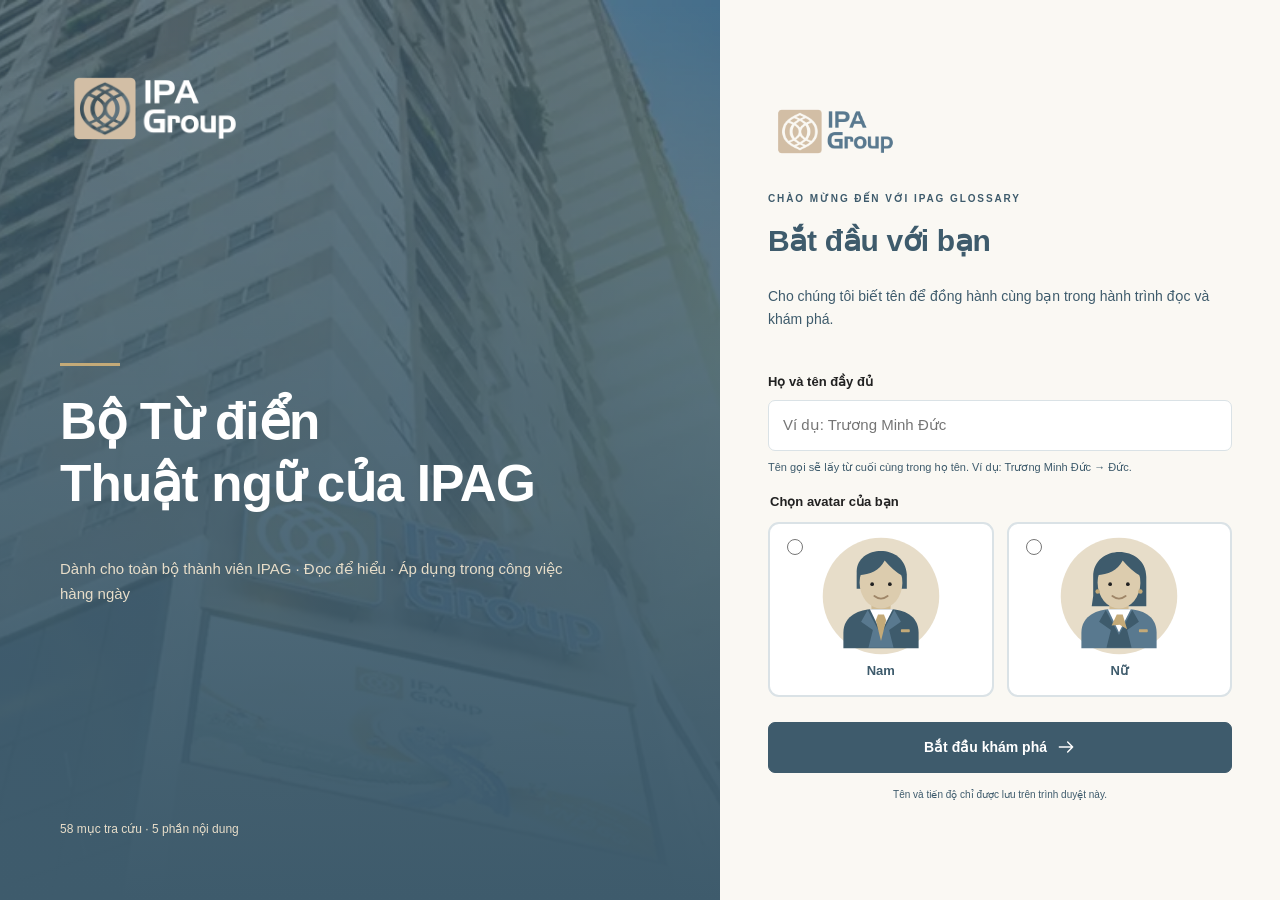
==== index.html @ c714995f "Add files via upload" ====
<!doctype html><html lang="vi"><head><meta charset="utf-8"><meta name="viewport" content="width=device-width,initial-scale=1"><meta name="theme-color" content="#3E5B6C"><meta name="description" content="Bộ từ điển thuật ngữ IPAG: tra cứu, ghi chú và tự ôn."><title>IPAG Glossary · Tra cứu & học tập</title><style>
:root{--blue:#59798F;--deep:#3E5B6C;--gold:#C4AA78;--earth:#9F8668;--sand:#D0BB93;--pale:#DCCCAE;--cream:#E7DDC9;--ink:#212121;--white:#FFFFFF;--body:'SVN Gotham',Arial,sans-serif;--heading:'UTM Hanzel','SVN Gotham',Arial,sans-serif;--line:color-mix(in srgb,var(--blue) 22%,white);--paper:color-mix(in srgb,var(--cream) 22%,white)}
*{box-sizing:border-box}html{scroll-behavior:smooth;scroll-padding-top:95px}body{margin:0;background:var(--paper);color:var(--ink);font:15px/1.65 var(--body)}button,input,select{font:inherit}button,a,input,select{-webkit-tap-highlight-color:transparent}button{cursor:pointer}button,a{touch-action:manipulation}button{color:inherit}a{color:var(--deep)}button:disabled{opacity:.45;cursor:default}button:focus-visible,a:focus-visible,input:focus-visible,select:focus-visible,summary:focus-visible{outline:3px solid var(--gold);outline-offset:4px}button{border:0}a{text-underline-offset:3px}h1,h2,h3,p{margin-top:0}h1,h2,h3{line-height:1.3}h1,h2{font-family:var(--heading);font-weight:700}h1{font-size:clamp(30px,3.1vw,46px);letter-spacing:-.8px}h2{font-size:26px;letter-spacing:-.3px}h3{font-size:18px}svg{width:20px;height:20px;fill:none;stroke:currentColor;stroke-width:1.7;stroke-linecap:round;stroke-linejoin:round;flex-shrink:0}button svg{vertical-align:middle}.skip{position:fixed;top:-100px;left:20px;z-index:99;background:white;padding:12px}.skip:focus{top:8px}.layout{display:grid;grid-template-columns:244px minmax(0,1fr);min-height:100vh}.sidebar{position:sticky;top:0;height:100vh;background:var(--deep);color:white;padding:32px 20px 22px;display:flex;flex-direction:column}.identity{padding:0 12px 26px;border-bottom:1px solid #59798F}.identity .word{font-family:var(--heading);letter-spacing:2px;font-size:22px;display:block}.identity .sub{font-size:11px;color:var(--cream);letter-spacing:1.1px}.nav{display:grid;gap:6px;margin:27px 0}.nav button{display:flex;align-items:center;gap:12px;text-align:left;padding:12px 14px;border-radius:8px;background:transparent;color:var(--cream);font-size:14px}.nav button:hover{background:var(--blue)}.nav button[aria-current=page]{background:white;color:var(--deep);font-weight:bold}.nav .badge{margin-left:auto;font-size:11px;min-width:23px;line-height:23px;text-align:center;border:1px solid var(--blue);border-radius:20px}.side-label{font-size:10px;text-transform:uppercase;letter-spacing:1.7px;color:var(--pale);margin:3px 14px 12px}.section-nav{display:grid;gap:2px}.section-nav button{background:transparent;color:white;text-align:left;padding:9px 14px;display:flex;gap:12px;align-items:center;border-radius:6px}.section-nav button:hover{background:var(--blue)}.roman{font-size:10px;color:var(--cream);min-width:16px}.section-nav .count{margin-left:auto;color:var(--cream);font-size:11px}.side-bottom{margin-top:auto;padding:22px 12px 0;font-size:11px;color:var(--cream)}.side-bottom button{color:var(--cream);background:transparent;padding:0;margin-top:10px;text-decoration:underline;font-size:11px}.side-bottom .bar{height:3px;background:var(--blue);margin:10px 0 6px;border-radius:4px}.bar span{display:block;height:100%;background:var(--gold);border-radius:4px;transition:width .2s}.shell{min-width:0}.topbar{min-height:76px;padding:15px 38px;display:flex;align-items:center;justify-content:space-between;gap:20px;border-bottom:1px solid var(--line);background:white;position:sticky;top:0;z-index:10}.breadcrumb{font-size:13px;color:var(--deep);display:flex;align-items:center;gap:10px}.breadcrumb span:first-child{color:var(--blue)}.tools{display:flex;align-items:center;gap:10px}.icon-btn{height:38px;min-width:38px;padding:8px;display:inline-flex;align-items:center;justify-content:center;border:1px solid var(--line);border-radius:8px;background:white;color:var(--deep)}.icon-btn:hover{background:var(--paper)}.small{font-size:12px;color:var(--deep)}.mobile-toggle{display:none}.version{font-size:11px;color:var(--deep);padding:5px 10px;border:1px solid var(--line);border-radius:20px}.main{max-width:1460px;margin:auto;padding:34px 38px 45px}.eyebrow{font-size:10px;font-weight:bold;letter-spacing:1.9px;text-transform:uppercase;color:var(--deep);display:block;margin-bottom:14px}.hero{display:grid;grid-template-columns:minmax(0,1fr) 220px;background:var(--deep);color:white;border-radius:14px;overflow:hidden;margin-bottom:28px}.hero-copy{padding:35px 36px}.hero .eyebrow{color:var(--cream)}.hero h1{max-width:660px;margin-bottom:16px}.hero p{color:var(--cream);max-width:630px;font-size:14px;line-height:1.8;margin-bottom:24px}.hero-stats{border-left:1px solid var(--blue);margin:30px 0;padding:8px 28px;display:flex;flex-direction:column;justify-content:center;gap:15px}.stat{display:flex;align-items:baseline;gap:14px}.stat strong{font-size:32px;color:var(--gold);font-weight:400}.stat span{font-size:12px;color:var(--cream)}.btn{display:inline-flex;justify-content:center;align-items:center;gap:9px;border:1px solid var(--deep);border-radius:7px;background:var(--deep);color:white;padding:10px 17px;font-size:13px;font-weight:bold;text-decoration:none;min-height:43px}.btn:hover{background:var(--blue);border-color:var(--blue)}.btn.gold{background:var(--gold);border-color:var(--gold);color:var(--ink)}.btn.ghost{color:var(--deep);background:white;border-color:var(--line)}.btn.ghost:hover{background:var(--paper)}.btn.light{color:white;background:transparent;border-color:var(--blue)}.actions{display:flex;flex-wrap:wrap;gap:10px}.searchbox{display:flex;align-items:center;gap:12px;border:1px solid var(--line);border-radius:9px;background:white;padding:8px 12px;color:var(--deep)}.searchbox:focus-within{border-color:var(--blue);box-shadow:0 0 0 3px color-mix(in srgb,var(--blue) 15%,white)}.searchbox input{width:100%;border:0;outline:0;background:transparent;color:var(--ink);padding:5px 0;min-width:0;font-size:14px}.searchbox kbd{font:12px var(--body);padding:0 6px;border:1px solid var(--line);border-radius:4px}.searchbox .icon-btn{border:0;height:30px;min-width:30px}.home-search{margin-bottom:30px}.section-head{display:flex;align-items:center;justify-content:space-between;gap:15px;margin-bottom:16px}.section-head h2{font-size:21px;margin:0}.section-head p{font-size:12px;margin:0;color:var(--deep)}.cards{display:grid;grid-template-columns:repeat(3,minmax(0,1fr));gap:15px}.section-card{background:white;border:1px solid var(--line);padding:23px;text-align:left;border-radius:10px;display:flex;flex-direction:column;min-height:218px;transition:transform .18s,border-color .18s}.section-card:hover{transform:translateY(-3px);border-color:var(--blue)}.section-card .card-top{display:flex;align-items:center;justify-content:space-between;margin-bottom:20px;color:var(--deep);font-size:11px}.card-num{font:24px var(--heading);color:var(--earth)}.section-card h3{font-family:var(--heading);font-size:24px;color:var(--deep);margin-bottom:8px}.section-card p{font-size:13px;margin-bottom:19px}.section-card .arrow{color:var(--deep);margin-top:auto;align-self:flex-end}.section-card:last-child{grid-column:span 1}.intro-tile{background:var(--cream);padding:23px;border-radius:10px;display:flex;flex-direction:column;justify-content:space-between}.intro-tile p{font-size:14px;color:var(--ink)}.intro-tile .btn{align-self:flex-start}.resume{margin:24px 0 0;background:white;border:1px solid var(--line);padding:18px 22px;border-radius:9px;display:flex;align-items:center;justify-content:space-between;gap:20px}.resume p{font-size:12px;color:var(--deep);margin:0}.resume strong{display:block;font-size:14px;color:var(--ink);margin-top:3px}.page-title{display:flex;justify-content:space-between;align-items:flex-start;gap:20px;margin-bottom:24px}.page-title h1{font-size:32px;margin:0 0 7px}.page-title p{font-size:13px;margin:0;color:var(--deep)}.filters{display:flex;gap:7px;flex-wrap:wrap;margin:16px 0}.chip{font-size:12px;border-radius:6px;border:1px solid var(--line);background:white;color:var(--deep);padding:7px 12px;min-height:35px}.chip[aria-pressed=true]{background:var(--deep);border-color:var(--deep);color:white}.chip .num{opacity:.8;margin-left:6px;font-size:10px}.result-tools{display:flex;justify-content:space-between;align-items:center;gap:12px;padding:0 0 16px;color:var(--deep);font-size:12px}.result-tools select,.select{border:1px solid var(--line);background:white;color:var(--deep);border-radius:6px;font-size:12px;padding:8px;max-width:100%}.explorer{display:grid;grid-template-columns:minmax(245px,34%) minmax(0,1fr);gap:22px;align-items:start}.term-list{display:grid;gap:6px;max-height:calc(100vh - 330px);min-height:320px;overflow:auto;padding-right:5px;scrollbar-width:thin;scrollbar-color:var(--blue) transparent}.term-row{display:block;position:relative;padding:16px 17px;text-align:left;border:1px solid var(--line);border-radius:8px;background:white;width:100%}.term-row:hover{border-color:var(--blue)}.term-row[aria-current=true]{background:var(--deep);border-color:var(--deep);color:white}.term-row .term-key{font-weight:bold;font-size:16px;display:block;line-height:1.35;padding-right:23px}.term-row .term-sub{font-size:11px;display:block;margin-top:5px;opacity:.85;line-height:1.5}.term-row .term-meta{display:flex;gap:10px;align-items:center;font-size:10px;margin-top:8px;color:var(--deep)}.term-row[aria-current=true] .term-meta{color:var(--cream)}.term-row .flag{position:absolute;right:13px;top:17px;color:var(--earth)}.term-row[aria-current=true] .flag{color:var(--gold)}.detail{background:white;border:1px solid var(--line);border-radius:11px;overflow:hidden;min-width:0;position:sticky;top:100px}.detail-top{padding:24px 29px 20px;border-bottom:1px solid var(--line)}.detail-meta{display:flex;justify-content:space-between;align-items:center;margin-bottom:13px;gap:10px}.part-label{font-size:10px;letter-spacing:1.4px;font-weight:bold;color:var(--deep);text-transform:uppercase}.detail h2{font-family:var(--heading);font-size:25px;overflow-wrap:anywhere;margin-bottom:10px}.detail-index{font-size:11px;color:var(--deep)}.detail-body{padding:26px 29px;font-size:15px;line-height:1.9;overflow-wrap:break-word;max-height:calc(100vh - 390px);min-height:155px;overflow:auto}.source-p{white-space:pre-wrap;margin:0 0 15px}.source-p:last-child{margin-bottom:0}.detail-body .source-p.question{border-left:3px solid var(--gold);padding:9px 14px;background:var(--paper);font-size:14px}.source-p strong{font-weight:700}.detail-footer{border-top:1px solid var(--line);padding:16px 24px;display:flex;align-items:center;justify-content:space-between;gap:10px;flex-wrap:wrap}.detail-footer .btn{padding:8px 12px;font-size:11px;min-height:37px}.detail-related{padding:0 29px 24px;font-size:11px;color:var(--deep)}.detail-related .chip{font-size:11px;min-height:30px;padding:3px 8px;margin:5px 4px 0 0}.empty{padding:42px 25px;border:1px dashed var(--blue);border-radius:10px;text-align:center;background:white;grid-column:1/-1}.empty h2{font-size:23px}.empty p{font-size:13px;color:var(--deep)}mark{background:var(--cream);color:var(--ink);padding:0 1px;border-radius:2px}.reading-layout{display:grid;grid-template-columns:minmax(0,760px) 175px;gap:35px;justify-content:center}.reading-paper{padding:35px;background:white;border:1px solid var(--line);border-radius:11px}.reading-paper h2{color:var(--deep);margin-top:34px;font-size:25px}.reading-paper h3{color:var(--deep);margin-top:25px}.reading-paper .source-p{line-height:1.9;font-size:15px}.reading-paper .doc-head{font-size:32px;color:var(--deep);margin-top:0}.reading-paper table{width:100%;border-collapse:collapse;font-size:12px;margin:24px 0}.reading-paper th,.reading-paper td{padding:12px;text-align:left;border:1px solid var(--line);vertical-align:top}.reading-paper th{background:var(--cream)}.reading-aside{position:sticky;top:105px;align-self:start;font-size:12px}.reading-aside a{display:block;padding:10px 0;border-bottom:1px solid var(--line);text-decoration:none}.reading-aside .eyebrow{font-size:9px}.study-shell{max-width:800px;margin:auto}.study-controls{display:flex;align-items:center;justify-content:space-between;gap:12px;margin:20px 0}.study-status{font-size:12px;color:var(--deep)}.flashcard{display:block;width:100%;text-align:center;min-height:350px;background:white;border:1px solid var(--line);border-radius:14px;padding:35px;color:var(--ink)}.flashcard:hover{border-color:var(--blue)}.flashcard .eyebrow{color:var(--deep)}.flashcard h2{font-size:32px;max-width:640px;margin:40px auto 30px}.flashcard .hint{font-size:12px;color:var(--deep)}.flashcard.answer{text-align:left}.flashcard.answer h2{font-size:24px;margin:10px 0 24px;color:var(--deep)}.flashcard .source-p{font-size:15px;line-height:1.9}.study-actions{margin:18px 0;display:flex;gap:12px;justify-content:center;flex-wrap:wrap}.study-progress{height:4px;background:var(--line);margin-bottom:22px}.study-progress span{height:100%;display:block;background:var(--blue)}.notice{font-size:12px;color:var(--deep);background:var(--cream);border-radius:7px;padding:14px 18px;margin:20px 0}.footer{margin-top:35px;padding-top:18px;border-top:1px solid var(--line);display:flex;justify-content:space-between;gap:20px;color:var(--deep);font-size:10px}.toast{position:fixed;bottom:24px;left:calc(50% + 122px);transform:translateX(-50%);background:var(--deep);color:white;padding:11px 20px;border:1px solid var(--blue);box-shadow:0 4px 20px #21212122;border-radius:8px;z-index:100;font-size:13px;max-width:calc(100% - 40px)}.toast:empty{display:none}dialog{border:1px solid var(--line);border-radius:12px;max-width:560px;width:calc(100% - 36px);padding:30px;color:var(--ink);font-size:14px}dialog::backdrop{background:#21212166}dialog h2{font-size:23px;color:var(--deep)}dialog p{line-height:1.8}dialog .close{float:right;margin:-12px -12px 8px 16px}.scrim{display:none}.print-source{display:none}[hidden]{display:none!important}
@media(min-width:1600px){.main{padding-top:44px}.cards{grid-template-columns:repeat(3,minmax(0,1fr))}.hero-copy{padding:44px}}
@media(max-width:1150px){.layout{grid-template-columns:210px minmax(0,1fr)}.sidebar{padding-left:14px;padding-right:14px}.topbar{padding:15px 24px}.main{padding:28px 24px}.hero{grid-template-columns:minmax(0,1fr) 145px}.hero-copy{padding:28px}.hero-stats{padding:8px 18px}.stat{display:block}.stat span{display:block}.cards{grid-template-columns:repeat(2,minmax(0,1fr))}.explorer{gap:15px;grid-template-columns:minmax(210px,35%) minmax(0,1fr)}.detail-top,.detail-body{padding:22px}.reading-layout{grid-template-columns:minmax(0,1fr)}.reading-aside{display:none}.toast{left:calc(50% + 105px)}}
@media(max-width:850px){.layout{display:block}.sidebar{position:fixed;top:0;left:0;width:260px;z-index:30;transform:translateX(-100%);transition:transform .2s}.sidebar.open{transform:translateX(0)}.scrim.open{display:block;position:fixed;inset:0;background:#21212166;z-index:25}.mobile-toggle{display:inline-flex}.topbar{min-height:66px;padding:12px 20px}.main{padding:24px 20px}.hero{grid-template-columns:minmax(0,1fr) 150px}.toast{left:50%}.detail{top:85px}.breadcrumb{font-size:12px}.term-list{max-height:calc(100vh - 305px)}.detail-body{max-height:calc(100vh - 350px)}}
@media(max-width:620px){body{font-size:14px}.topbar{padding:10px 16px}.breadcrumb span:first-child,.breadcrumb .sep{display:none}.version{display:none}.main{padding:20px 16px 30px}.hero{display:block;border-radius:10px}.hero-copy{padding:26px 24px 24px}.hero h1{font-size:31px;letter-spacing:-.5px}.hero p{font-size:12px}.hero-stats{border:0;border-top:1px solid var(--blue);margin:0 24px;padding:15px 0;flex-direction:row;justify-content:flex-start;gap:30px}.stat{display:flex;align-items:baseline;gap:8px}.stat strong{font-size:24px}.stat span{font-size:10px}.cards{gap:10px}.section-card{padding:18px;min-height:210px}.section-card p{font-size:12px}.section-card h3{font-size:22px}.section-card .card-top{margin-bottom:13px}.intro-tile{padding:18px}.intro-tile p{font-size:12px}.intro-tile .btn{font-size:11px;padding:8px}.section-head{display:block}.section-head p{margin-top:5px}.resume{padding:16px;align-items:flex-start;flex-direction:column;gap:12px}.page-title h1{font-size:27px}.page-title{gap:10px}.page-title .btn{font-size:11px;padding:8px 10px}.explorer{display:flex;flex-direction:column;gap:18px}.term-list{width:100%;max-height:310px;min-height:0;grid-template-columns:repeat(2,minmax(0,1fr));padding-right:0;gap:7px}.term-row{padding:12px}.term-row .term-key{font-size:14px}.term-row .term-sub{font-size:10px}.term-row .term-meta{font-size:9px}.term-row .flag{right:9px;top:12px}.detail{position:static;width:100%}.detail-top{padding:21px}.detail h2{font-size:24px}.detail-body{max-height:none;min-height:0;padding:21px;font-size:15px}.detail-related{padding-left:21px}.detail-footer{padding:15px}.reading-paper{padding:23px 20px}.reading-paper .doc-head{font-size:26px}.reading-paper .source-p{font-size:14px}.reading-paper table{font-size:10px}.reading-paper td,.reading-paper th{padding:6px}.flashcard{padding:25px;min-height:320px}.flashcard h2{font-size:27px}.flashcard.answer h2{font-size:23px}.study-controls{flex-wrap:wrap}.footer{display:block}.footer span{display:block;margin-bottom:5px}.filters{gap:5px}.chip{font-size:11px;padding:7px 10px}.result-tools{font-size:11px}.btn svg{width:17px;height:17px}.eyebrow{font-size:9px}.searchbox kbd{display:none}.small{font-size:11px}}
@media(prefers-reduced-motion:reduce){*{scroll-behavior:auto!important;transition:none!important}}
@media print{body{background:white;font-size:11pt}.layout,.toast,dialog,.scrim{display:none!important}.print-source{display:block}.print-source h1{font-size:22pt;color:var(--deep)}.print-source h2{font-size:18pt;color:var(--deep);break-before:page}.print-source h3{break-after:avoid}.print-source p{orphans:3;widows:3}.print-source table{border-collapse:collapse;width:100%;font-size:10pt}.print-source td,.print-source th{border:1px solid var(--blue);padding:8px}.print-source .source-p{white-space:pre-wrap}.print-source .doc-head{break-before:auto}.print-source .source-p{margin-bottom:10pt}}

/* IPA palette is used throughout; annotation colors are user-requested semantic highlighters. */
:root{--hl-yellow:#FFF2A8;--hl-green:#CCEACF;--hl-blue:#CDE6FA;--hl-pink:#F8D3E2;--hl-purple:#E5D8F5;--hl-orange:#FFE0BA}
body{font-size:15px}.layout{grid-template-columns:240px minmax(0,1fr);transition:grid-template-columns .25s}.layout.collapsed{grid-template-columns:0 minmax(0,1fr)}.layout.collapsed .sidebar{visibility:hidden;overflow:hidden;padding:0}.sidebar{width:240px;overflow-y:auto;padding:20px 18px;scrollbar-width:thin}.identity{padding:0 8px 16px;text-align:center;position:relative}.brand-button{display:block;border:0;padding:0;background:transparent;width:100%;border-radius:8px}.brand-button img{display:block;width:154px;height:auto;margin:auto}.identity .sub{display:block;letter-spacing:1.2px;font-size:10px;margin-top:4px}.sidebar .nav{margin:18px 0;gap:3px}.sidebar .nav button{padding:10px 13px}.side-bottom{padding:14px 10px 0}.section-nav button{padding:7px 13px}.menu-close{position:absolute;top:0;right:-4px;background:transparent;color:var(--cream);border:0;min-width:25px;width:25px;height:25px;padding:3px}.menu-open{display:inline-flex}.profile-pill{display:flex;align-items:center;gap:9px;border:1px solid var(--line);background:white;border-radius:30px;padding:3px 11px 3px 3px;color:var(--deep);max-width:170px}.profile-pill .avatar-svg{width:32px;height:32px}.profile-pill span{font-size:12px;white-space:nowrap;overflow:hidden;text-overflow:ellipsis}.avatar-svg{width:100%;height:auto;display:block;fill:initial;stroke:none;stroke-width:0}.topbar{padding:12px 30px;min-height:72px}.main{padding:30px;max-width:1450px}.tools{gap:8px}.hero{position:relative;isolation:isolate;grid-template-columns:minmax(0,1fr) 155px}.hero-bg{position:absolute;inset:0;width:100%;height:100%;object-fit:cover;opacity:.19;z-index:-2}.hero:after{content:'';position:absolute;inset:0;background:linear-gradient(90deg,var(--deep),transparent);opacity:.8;z-index:-1}.hero-copy{padding:30px 32px}.hero h1{font-size:clamp(29px,3vw,42px);max-width:700px}.hero-copy .hello{font-size:15px;color:white;margin-bottom:10px}.hero-stats{border-color:color-mix(in srgb,var(--cream) 25%,transparent);padding:0 22px}.hero .stat{display:block}.hero .stat span{display:block}.home-search{margin-bottom:24px}.global-search{position:relative;z-index:5}.searchbox{padding:7px 9px 7px 15px;box-shadow:0 3px 15px #21212108}.searchbox .search-submit{min-height:40px;white-space:nowrap}.searchbox input{font-size:15px;min-height:35px}.suggestions{position:absolute;top:calc(100% + 7px);left:0;right:0;background:white;box-shadow:0 15px 35px #21212122;border:1px solid var(--line);border-radius:9px;overflow:hidden;max-height:340px;overflow-y:auto}.suggestion{width:100%;text-align:left;display:flex;justify-content:space-between;gap:12px;padding:11px 16px;background:white;font-size:13px;border-bottom:1px solid var(--line)}.suggestion:last-child{border:0}.suggestion:hover,.suggestion.active{background:var(--cream)}.suggestion small{display:block;color:var(--deep);font-size:10px}.suggestion .suggest-key{font-weight:bold}.search-help{color:var(--deep);font-size:11px;margin:7px 2px 0}.cards{grid-template-columns:repeat(3,minmax(0,1fr))}.section-card{min-height:195px}.recent-row{display:flex;flex-wrap:wrap;gap:8px;margin:12px 0 25px}.recent-row button{font-size:12px;background:white;border:1px solid var(--line);border-radius:20px;padding:7px 13px;color:var(--deep)}.page-title h1{font-size:30px}.page-title{margin-bottom:22px}.alpha-nav{display:flex;gap:4px;flex-wrap:wrap;margin:12px 0}.alpha-nav button{width:29px;height:30px;background:white;border:1px solid var(--line);border-radius:4px;color:var(--deep);font-size:11px}.alpha-nav button[aria-pressed=true]{background:var(--deep);color:white}.alpha-nav button:disabled{opacity:.25}.filter-top{display:flex;justify-content:space-between;align-items:center;gap:10px}.filters{margin:14px 0 5px}.result-tools{padding-bottom:12px}.result-tools .hint{font-size:10px}.explorer{grid-template-columns:minmax(270px,36%) minmax(0,1fr);gap:20px}.term-list{max-height:calc(100vh - 330px);min-height:200px;scrollbar-gutter:stable}.term-row{padding:16px;border-left:3px solid transparent}.term-row[aria-current=true]{border-left-color:var(--gold)}.term-row .term-key{font-size:17px}.term-row .term-sub{font-size:11px}.term-snippet{display:block;font-size:12px;line-height:1.65;margin:9px 0 4px;opacity:.92}.match-tag{display:inline-block;font-size:9px;border:1px solid var(--line);padding:1px 5px;border-radius:3px;margin-left:auto}.term-row[aria-current=true] .match-tag{border-color:var(--blue)}.term-meta{flex-wrap:wrap;gap:8px}.saved-snippet{font-size:12px;line-height:1.6;margin-top:8px;border-left:2px solid var(--gold);padding-left:8px;display:block;white-space:pre-wrap}.detail{position:sticky;top:92px;max-height:calc(100vh - 112px);overflow:auto;scrollbar-width:thin}.detail-top{padding:22px 26px 18px;position:relative}.detail h2{font-size:30px;margin-bottom:8px}.detail-original-title{font-size:13px;color:var(--deep);line-height:1.6;white-space:pre-wrap;margin:0}.detail-body{padding:23px 26px;max-height:none;min-height:0;overflow:visible;line-height:1.9}.detail-actions{display:flex;gap:7px;flex-wrap:wrap;margin-top:16px}.detail-actions .btn{font-size:11px;padding:7px 10px;min-height:35px}.detail-footer{background:var(--paper);position:sticky;bottom:0;z-index:3;padding:12px 20px}.term-link{display:inline;background:transparent;border:0;padding:0;color:var(--deep);font:inherit;text-decoration:underline;text-decoration-color:var(--gold);text-decoration-thickness:2px;text-underline-offset:3px;border-radius:2px;vertical-align:baseline}.term-link:hover{background:var(--cream)!important;color:var(--ink)}.term-link:focus-visible{outline-offset:1px}.source-p{white-space:pre-wrap}.source-p.question{padding:12px 16px;background:var(--paper);border-left:3px solid var(--gold)}.source-p .query-match{background:var(--cream);color:var(--ink);border-bottom:2px solid var(--earth);padding:0}.source-p .user-highlight{color:var(--ink);padding:1px 0;border-radius:2px;box-decoration-break:clone;-webkit-box-decoration-break:clone}.user-highlight.yellow,.color-yellow{background:var(--hl-yellow)}.user-highlight.green,.color-green{background:var(--hl-green)}.user-highlight.blue,.color-blue{background:var(--hl-blue)}.user-highlight.pink,.color-pink{background:var(--hl-pink)}.user-highlight.purple,.color-purple{background:var(--hl-purple)}.user-highlight.orange,.color-orange{background:var(--hl-orange)}.annotation-tools{margin:0 26px 20px;padding:12px;border:1px solid var(--line);border-radius:8px;background:var(--paper)}.annotation-tools p{font-size:11px;color:var(--deep);margin:0 0 8px}.color-options{display:flex;gap:7px;align-items:center;flex-wrap:wrap}.color-dot{width:28px;height:28px;border:1px solid var(--deep);border-radius:50%;position:relative;padding:0}.color-dot:hover{transform:scale(1.12)}.color-dot[aria-pressed=true]:after{content:'✓';font-size:18px;color:var(--ink)}.selection-note{font-size:11px;margin-top:8px;color:var(--deep);line-height:1.5}.annotation-section{padding:0 26px 24px}.annotation-section h3{font-size:15px;color:var(--deep);margin:0 0 12px}.annotation-item{background:var(--paper);border:1px solid var(--line);padding:13px;border-radius:7px;margin:8px 0}.annotation-item .quote{font-size:12px;white-space:pre-wrap;border-left:3px solid var(--gold);padding-left:10px;margin:0 0 9px;max-height:125px;overflow:auto}.annotation-item p{font-size:13px;white-space:pre-wrap;overflow-wrap:anywhere;margin:0 0 8px}.annotation-item .meta{font-size:10px;color:var(--deep);display:flex;justify-content:space-between;align-items:center;gap:8px}.text-btn{border:0;background:transparent;color:var(--deep);font-size:11px;text-decoration:underline;text-underline-offset:3px;padding:4px}.annotated-count{font-size:10px;color:var(--deep);margin:0 26px 15px}.mobile-back{display:none}.detail-back{background:transparent;color:var(--deep);font-size:11px;padding:0 0 15px;display:inline-flex;gap:5px;align-items:center}.saved-filters{display:flex;gap:7px;flex-wrap:wrap;margin-bottom:15px}.saved-filters .chip{border-radius:20px}.compare-grid{display:grid;grid-template-columns:1fr 1fr;gap:20px}.compare-pane{background:white;border:1px solid var(--line);border-radius:10px;padding:23px;min-width:0}.compare-pane select{width:100%;font-size:13px;margin-bottom:20px;padding:12px}.compare-pane h2{font-size:24px;color:var(--deep)}.compare-pane .source-p{font-size:14px;line-height:1.85}.reading-paper .source-p{scroll-margin-top:90px}.reading-aside{font-size:13px}.profile-gate{min-height:100vh;display:grid;grid-template-columns:minmax(0,1fr) minmax(390px,560px);background:var(--deep)}.welcome-art{position:relative;isolation:isolate;padding:60px;display:flex;flex-direction:column;justify-content:space-between;color:white;overflow:hidden}.welcome-art>img{position:absolute;inset:0;width:100%;height:100%;object-fit:cover;opacity:.23;z-index:-2}.welcome-art:after{content:'';position:absolute;inset:0;z-index:-1;background:linear-gradient(0deg,var(--deep),transparent)}.welcome-logo{width:190px;height:auto}.welcome-art h1{font-size:clamp(35px,4vw,56px);max-width:650px;line-height:1.2}.welcome-art p{color:var(--cream);font-size:15px;max-width:520px}.welcome-line{width:60px;height:3px;background:var(--gold);margin-bottom:25px}.welcome-form{background:var(--paper);padding:55px 48px;display:flex;flex-direction:column;justify-content:center}.welcome-form h2{font-size:30px;color:var(--deep)}.welcome-form .lead{color:var(--deep);font-size:14px;margin-bottom:25px}.field{display:block;font-size:13px;font-weight:bold;margin:15px 0 7px}.input{width:100%;border:1px solid var(--line);border-radius:7px;background:white;color:var(--ink);padding:12px 14px;font-size:15px}.input:hover,.input:focus{border-color:var(--blue)}textarea.input{min-height:150px;resize:vertical}.field-help{font-size:11px;color:var(--deep);margin:7px 0 15px}.avatar-options{border:0;padding:0;margin:8px 0 25px}.avatar-options legend{font-size:13px;font-weight:bold;margin-bottom:10px}.avatar-grid{display:grid;grid-template-columns:1fr 1fr;gap:13px}.avatar-option{position:relative;display:block;border:2px solid var(--line);background:white;border-radius:11px;padding:13px;text-align:center;cursor:pointer}.avatar-option input{position:absolute;top:12px;left:12px;accent-color:var(--deep);width:16px;height:16px}.avatar-option .avatar-svg{width:118px;max-width:100%;margin:auto}.avatar-option span{display:block;color:var(--deep);font-size:13px;font-weight:bold;margin-top:5px}.avatar-option:has(input:checked){border-color:var(--deep);background:var(--cream);box-shadow:0 0 0 2px white inset}.avatar-option:hover{border-color:var(--blue);transform:translateY(-2px)}.avatar-option:has(input:focus-visible){outline:3px solid var(--gold);outline-offset:3px}.welcome-form .btn{width:100%;font-size:14px;padding:13px}.error{font-size:12px;color:var(--ink);border-left:3px solid var(--earth);padding:7px 10px;background:var(--cream);margin:12px 0}.form-logo{width:135px;margin:0 0 25px}.personal-notice{font-size:10px;color:var(--deep);text-align:center;margin:14px 0 0}.study-shell{max-width:900px}.study-controls{gap:8px}.study-ambient{position:relative;isolation:isolate;padding:20px 24px 28px;border-radius:18px;overflow:hidden;background:var(--cream)}.study-ambient:before,.study-ambient:after{content:'';position:absolute;border-radius:50%;filter:blur(45px);opacity:.25;z-index:-1;animation:ambient 14s ease-in-out infinite alternate}.study-ambient:before{width:260px;height:260px;background:var(--blue);top:-130px;right:-70px}.study-ambient:after{width:300px;height:300px;background:var(--gold);bottom:-150px;left:-80px;animation-delay:-5s}.deck{position:relative;perspective:1400px;margin:0 9px 20px;padding-top:13px}.stack-layer{position:absolute;inset:13px 0 0;border-radius:16px;border:1px solid var(--line);background:var(--paper);transform:translateY(9px) scale(.97);z-index:-1}.stack-layer.second{transform:translateY(17px) scale(.94);background:var(--pale);z-index:-2}.card-drag{position:relative;transition:transform .4s cubic-bezier(.22,1.5,.4,1);touch-action:pan-y;cursor:grab;will-change:transform}.card-drag.dragging{transition:none;cursor:grabbing}.card-drag.leaving{transition:transform .3s ease,opacity .3s;opacity:0}.flip-inner{position:relative;display:grid;transform-style:preserve-3d;transition:transform .65s cubic-bezier(.2,.7,.2,1)}.flip-inner.flipped{transform:rotateY(180deg)}.card-face{grid-area:1/1;backface-visibility:hidden;-webkit-backface-visibility:hidden;border:1px solid color-mix(in srgb,var(--blue) 25%,white);border-radius:16px;background:color-mix(in srgb,white 90%,transparent);backdrop-filter:blur(18px);padding:30px;min-height:350px;max-height:460px;box-shadow:0 8px 25px #21212112;overflow:auto;scrollbar-width:thin}.card-front{display:flex;align-items:center;justify-content:center;flex-direction:column;text-align:center}.card-back{transform:rotateY(180deg);text-align:left}.card-face h2{font-size:34px;color:var(--deep);margin:20px 0;overflow-wrap:anywhere}.card-back h2{font-size:24px;margin:10px 0 20px}.card-face .hint{font-size:12px;color:var(--deep)}.card-face .source-p{font-size:15px;line-height:1.9}.card-face .eyebrow{color:var(--deep)}.card-face:focus-visible{outline:3px solid var(--gold);outline-offset:3px}.card-expand{position:absolute;right:12px;top:25px;z-index:2;background:white}.swipe-label{position:absolute;top:35px;padding:6px 14px;border:2px solid var(--deep);color:var(--deep);border-radius:6px;font-size:17px;font-weight:bold;opacity:0;pointer-events:none;z-index:4;background:var(--cream)}.swipe-label.know{left:20px;transform:rotate(-10deg)}.swipe-label.review{right:20px;transform:rotate(10deg)}.study-actions .btn{min-height:46px}.study-options{display:flex;justify-content:space-between;align-items:center;font-size:11px;color:var(--deep);gap:10px;margin-top:16px;flex-wrap:wrap}.study-progress{margin-bottom:15px;border-radius:5px;overflow:hidden;height:5px}.study-progress span{transition:width .35s}.pulse{animation:pulse .5s ease-out}.study-status strong{font-weight:bold}.session-complete{padding:42px 25px;text-align:center;background:white;border:1px solid var(--line);border-radius:15px;animation:arrive .3s ease-out}.session-complete .big-check{display:inline-flex;align-items:center;justify-content:center;border-radius:50%;background:var(--cream);width:70px;height:70px;color:var(--deep);margin-bottom:20px}.session-complete h2{color:var(--deep);font-size:28px}.session-complete p{color:var(--deep);font-size:14px}.session-numbers{display:flex;gap:30px;justify-content:center;margin:25px 0}.session-numbers strong{font-size:28px;display:block}.session-numbers span{font-size:12px}.session-complete .actions{justify-content:center}.study-session-note{font-size:11px;color:var(--deep);text-align:center}.settings-grid{display:grid;gap:15px;margin:18px 0}.settings-row{display:flex;gap:12px;align-items:flex-start;font-size:13px}.settings-row input{accent-color:var(--deep);margin-top:4px;width:17px;height:17px}.settings-row small{display:block;font-size:11px;color:var(--deep);margin-top:3px}.modal-actions{display:flex;justify-content:flex-end;flex-wrap:wrap;gap:9px;margin-top:20px}.modal-copy{font-size:12px;color:var(--deep)}dialog{max-height:90vh;overflow:auto;width:calc(100% - 32px);max-width:620px;box-shadow:0 20px 90px #21212144}dialog[open]{animation:morph-in .25s ease-out}dialog.wide{max-width:1000px}dialog .modal-source{font-size:15px;line-height:1.9}dialog .quote-preview{font-size:12px;background:var(--cream);padding:12px;border-radius:6px;max-height:140px;overflow:auto;white-space:pre-wrap}dialog .modal-title-small{font-size:13px;color:var(--deep);margin-top:-5px;margin-bottom:18px}.feedback-template{white-space:pre-wrap;font-size:13px;width:100%;min-height:180px}.link-fallback{width:100%;font-size:12px;min-height:80px}.empty .actions{justify-content:center}.confetti-piece{position:fixed;top:-15px;width:7px;height:13px;background:var(--gold);z-index:999;pointer-events:none;animation:fall 2.7s ease-in forwards}.footer .text-btn{font-size:10px;padding:0}.toast{left:50%;max-width:min(550px,calc(100% - 32px))}.current-name{color:var(--deep)}
button,a,input,select,textarea,.avatar-option{transition:background-color .17s,border-color .17s,color .17s,box-shadow .17s,transform .17s}button:not(:disabled):hover{box-shadow:0 3px 10px #21212112}button:not(:disabled):active{transform:translateY(1px)}.brand-button:hover{background:color-mix(in srgb,var(--blue) 25%,transparent)}.icon-btn:hover,.chip:hover,.alpha-nav button:not(:disabled):hover,.text-btn:hover{background:var(--cream);color:var(--deep);border-color:var(--blue)}.sidebar .menu-close:hover{background:var(--blue);color:white}.term-row:hover{border-color:var(--blue);box-shadow:0 4px 12px #21212112}.term-row[aria-current=true]:hover{background:var(--deep)}.btn.ghost:hover{background:var(--cream)}.btn.gold:hover{background:var(--pale);border-color:var(--pale)}.nav button:hover,.section-nav button:hover{transform:translateX(2px)}.source-p .term-link:hover{box-shadow:none;transform:none}.source-p mark{padding:0}.reading-paper h2{scroll-margin-top:90px}.menu-close svg{width:16px;height:16px}.highlight-disabled{font-size:10px;color:var(--deep)}
@keyframes ambient{to{transform:translate(45px,30px)}}@keyframes pulse{50%{filter:brightness(1.3);box-shadow:0 0 0 5px #C4AA7844}}@keyframes arrive{from{opacity:.4;transform:translateY(10px)}to{opacity:1;transform:translateY(0)}}@keyframes morph-in{from{opacity:0;transform:scale(.95) translateY(10px)}to{opacity:1;transform:scale(1)}}@keyframes fall{to{transform:translate(var(--dx),105vh) rotate(650deg);opacity:0}}
body.no-motion *,body.no-motion *:before,body.no-motion *:after{animation:none!important;transition:none!important;scroll-behavior:auto!important}
@media(max-width:1150px){.layout{grid-template-columns:210px minmax(0,1fr)}.sidebar{width:210px;padding:18px 14px}.main{padding:24px}.topbar{padding:12px 24px}.explorer{grid-template-columns:minmax(230px,36%) minmax(0,1fr);gap:14px}.cards{grid-template-columns:repeat(2,minmax(0,1fr))}.welcome-art{padding:40px}.welcome-form{padding:40px}.detail-top,.detail-body{padding:20px}.annotation-tools{margin-left:20px;margin-right:20px}.annotation-section{padding-left:20px;padding-right:20px}}
@media(max-width:850px){.layout,.layout.collapsed{display:block}.sidebar{width:250px;transform:translateX(-100%);visibility:visible!important;z-index:40}.layout.collapsed .sidebar{padding:18px 14px;width:250px}.sidebar.open{transform:translateX(0)}.scrim.open{z-index:35}.detail{top:83px}.profile-gate{grid-template-columns:1fr}.welcome-art{min-height:240px;padding:25px 30px}.welcome-logo{width:140px}.welcome-art h1{font-size:32px;margin:20px 0 10px;max-width:500px}.welcome-art p{font-size:12px;margin:0}.welcome-line{display:none}.welcome-form{padding:30px;max-width:600px;width:100%;margin:auto}.form-logo{display:none}.profile-gate{background:var(--paper)}.hero{grid-template-columns:minmax(0,1fr) 130px}.main{padding:22px}.topbar{padding:12px 20px}.topbar .breadcrumb span:first-child{display:none}.hero-copy{padding:25px}.hero h1{font-size:32px}.searchbox input{font-size:14px}.welcome-form h2{font-size:27px}.detail-actions{gap:5px}.detail-actions .btn{font-size:10px;padding:6px 9px}}
@media(max-width:680px){.main{padding:18px 15px}.topbar{padding:10px 14px;gap:7px}.tools{gap:5px}.breadcrumb{gap:7px}.breadcrumb strong{max-width:135px;white-space:nowrap;overflow:hidden;text-overflow:ellipsis}.topbar .profile-pill{max-width:110px}.profile-pill span{font-size:11px}.topbar .version{display:none}.profile-pill .avatar-svg{width:29px;height:29px}.hero{display:block}.hero-copy{padding:25px}.hero-stats{display:flex;flex-direction:row;border:0;border-top:1px solid var(--blue);padding:13px 0;margin:0 25px}.hero .stat{display:flex;gap:9px}.hero .stat strong{font-size:23px}.hero h1{font-size:30px}.hero p{font-size:12px}.hero-copy .hello{font-size:13px}.searchbox{gap:7px;padding-left:11px}.searchbox svg{width:18px}.searchbox .search-submit{font-size:11px;padding:7px 10px;min-height:37px}.searchbox input{font-size:13px}.search-help{font-size:10px}.cards{gap:10px}.section-card{padding:17px;min-height:210px}.explorer{display:block}.term-list{display:grid;grid-template-columns:1fr;max-height:none;min-height:0;padding:0;gap:9px}.term-row{padding:15px}.term-row .term-key{font-size:18px}.term-row .term-sub{font-size:12px}.term-row .term-meta{font-size:10px}.term-snippet{font-size:13px}.detail{position:static;max-height:none;border:0;border-radius:0;overflow:visible;min-height:60vh}.detail-mode .main{padding:0 0 20px;background:white}.detail-mode .lookup-head,.detail-mode .term-list,.detail-mode .lookup-foot{display:none}.detail-mode .detail{display:block}.lookup-mode .detail{display:none}.detail-top{padding:22px 20px}.detail-body{padding:20px}.detail h2{font-size:29px}.detail-actions .btn{font-size:11px}.detail-footer{position:static;padding:15px 20px}.detail-back{display:inline-flex}.detail-original-title{font-size:14px}.annotation-tools{position:sticky;bottom:10px;z-index:6;box-shadow:0 3px 20px #21212122;background:white}.annotation-tools.no-selection{position:static;box-shadow:none}.annotation-section{padding:0 20px 22px}.source-p{font-size:15px}.page-title h1{font-size:27px}.result-tools .hint{display:none}.alpha-nav{gap:5px}.alpha-nav button{width:30px;height:31px}.compare-grid{grid-template-columns:1fr}.compare-pane{padding:20px}.study-ambient{padding:14px 12px 20px}.deck{margin:0 5px 20px}.card-face{padding:25px 22px;min-height:340px;max-height:450px}.card-face h2{font-size:30px}.card-back h2{font-size:23px}.card-face .source-p{font-size:14px}.study-actions{gap:7px}.study-actions .btn{font-size:12px;padding:8px 12px}.study-options{font-size:10px}.welcome-form{padding:28px 23px}.welcome-art{padding:25px;min-height:220px}.welcome-form .avatar-svg{width:110px}.modal-actions .btn{font-size:12px}dialog{padding:24px}.card-expand{right:10px}.detail-meta .part-label{font-size:10px}.footer{margin-left:5px;margin-right:5px}.detail-mode .footer{padding:20px}.page-title .btn{font-size:11px;padding:8px 11px}.saved-filters{margin-bottom:10px}.study-controls{font-size:11px}.study-controls .btn{font-size:11px;padding:7px 11px}.select{font-size:11px}}
@media(prefers-reduced-motion:reduce){*,*:before,*:after{animation:none!important;transition:none!important;scroll-behavior:auto!important}.card-drag{will-change:auto}}
@media print{#app,#modal,#confetti{display:none!important}.print-source{display:block!important}}
</style></head><body>
<a class="skip" href="#main">Đến nội dung chính</a><div id="app"></div><div class="toast" id="toast" role="status" aria-live="polite"></div>
<dialog id="modal" aria-labelledby="modal-title"></dialog><div id="confetti" aria-hidden="true"></div><div id="print-source" class="print-source"></div>
<noscript><p>Vui lòng bật JavaScript và mở file bằng trình duyệt để sử dụng Glossary.</p></noscript>
<script id="glossary-data" type="application/json">{"sections":[{"id":"IPA","roman":"I","title":"IPA: Chiến lược & Tam bảo ","description":"Các khái niệm dùng để dựng chiến lược của tổ chức và Tam bảo của đội ngũ ","count":8},{"id":"IPAM","roman":"II","title":"IPAM:  Dựng nhà và vận hành ","description":"Các khái niệm dùng để dựng ngôi nhà năng lực và quản trị vận hành ","count":20},{"id":"IPAG","roman":"III","title":"IPAG: Gia tài và Tri thức","description":"Các khái niệm dùng để dựng gia tài và kho tri thức của IPAG ","count":6},{"id":"EPIC","roman":"IV","title":"EPIC: Cộng sự và đội ngũ","description":"Các khái niệm dùng để dựng cộng sự và đội ngũ","count":18},{"id":"ILEAD","roman":"V","title":"ILEAD: Chủ nhiệm và tự chủ","description":"Các khái niệm dụng để dựng chủ nhiệm và sự tự chủ của một cá nhân","count":6}],"terms":[{"id":"term-20","section":"IPA","key":"IPA","title":"IPA: Chiến lược & Tam bảo ","paragraphs":[{"index":21,"text":"Là bộ khung thiết kế để dựng chiến lược cho tổ chức và dựng Tam bảo cho đội ngũ CBNV ","runs":[{"text":"Là bộ khung thiết kế để dựng chiến lược cho tổ chức và dựng Tam bảo cho đội ngũ CBNV ","bold":null,"italic":null}]}]},{"id":"term-22","section":"IPA","key":"IPAway","title":"IPAway: ","paragraphs":[{"index":23,"text":"Phương pháp quán chiếu một sự việc bao gồm 3 chữ, ba câu hỏi cần trả lời trước mỗi việc:","runs":[{"text":"P","bold":null,"italic":null},{"text":"hương pháp quán chiếu một sự việc bao gồm 3 chữ, ba câu hỏi cần trả lời trước mỗi việc:","bold":null,"italic":null}]},{"index":25,"text":"Intention – Chủ đích: Ý nghĩa/mục đích thực sự của sự việc/hành động ","runs":[{"text":"Intention – Chủ đích","bold":true,"italic":null},{"text":": Ý nghĩa/mục đích thực sự của sự việc/hành động ","bold":null,"italic":null}]},{"index":26,"text":"Trả lời câu hỏi: Việc này để làm gì? Cho ai? Động cơ cốt lõi là gì?","runs":[{"text":"Trả lời câu hỏi: Việc này để làm gì? Cho ai? Động cơ cốt lõi là gì?","bold":null,"italic":true}]},{"index":27,"text":"Presence – Hiện diện: Hiện diện trọn vẹn trong công việc và quan sát hiện trạng như nó đang là","runs":[{"text":"Presence – Hiện diện:","bold":true,"italic":null},{"text":" Hiện diện trọn vẹn","bold":null,"italic":null},{"text":" trong công việc","bold":null,"italic":null},{"text":" và quan sát hiện trạng như nó đang là","bold":null,"italic":null}]},{"index":28,"text":"Trả lời câu hỏi: Hiện trạng thực sự của sự việc đang như thế nào? Tôi có đang hiện diện, toàn tâm toàn ý cho công việc này không? ","runs":[{"text":"Trả lời câu hỏi: Hiện trạng thực sự của sự việc đang như thế nào? Tôi có đang hiện diện, toàn tâm toàn ý cho công việc này không? ","bold":null,"italic":true}]},{"index":29,"text":"Awareness -Tỉnh thức: Nhận biết được cơ hội và thách thức, các bước công việc mình cần thực hiên","runs":[{"text":"Awareness -Tỉnh thức:","bold":true,"italic":null},{"text":" Nhận biết được cơ hội và thách thức, các bước công việc mình cần thực hiên","bold":null,"italic":null}]},{"index":30,"text":"Trả lời câu hỏi: Việc này có cơ hội gì? Thách thức như thế nào? Bước tiếp theo cần làm gì","runs":[{"text":"Trả lời câu hỏi: Việc này có cơ hội gì? Thách thức như thế nào? Bước tiếp theo cần làm gì","bold":null,"italic":true}]}]},{"id":"term-31","section":"IPA","key":"Tam bảo","title":"Tam bảo: ","paragraphs":[{"index":32,"text":"Ba “điểm tựa” để mỗi người quay về khi gặp vướng mắc trong công việc bao gồm COL (Center of leadership) - COP (Center of practice) - COE (Center of Excellence)","runs":[{"text":"Ba","bold":null,"italic":null},{"text":" ","bold":null,"italic":null},{"text":"“","bold":null,"italic":null},{"text":"điểm tựa”","bold":null,"italic":null},{"text":" để mỗi người quay về khi gặp vướng mắc trong công việc","bold":null,"italic":null},{"text":" bao gồm COL (Center of leadership) - COP (Center","bold":null,"italic":null},{"text":" of practice) - COE (Center of Excellence)","bold":null,"italic":null}]}]},{"id":"term-33","section":"IPA","key":"COL","title":"COL – Center of Leadership: ","paragraphs":[{"index":34,"text":"Đội ngũ lãnh đạo, đóng vai trò GIỮ HƯỚNG. CBNV tìm đến COL khi chưa rõ về định hướng của việc, ai là người quyết định.","runs":[{"text":"Đội ngũ lãnh đạo, đóng vai trò ","bold":null,"italic":null},{"text":"GIỮ HƯỚNG","bold":null,"italic":null},{"text":". CBNV tìm đến COL khi chưa rõ về định hướng của việc, ai là người quyết đ","bold":null,"italic":null},{"text":"ị","bold":null,"italic":null},{"text":"nh","bold":null,"italic":null},{"text":".","bold":null,"italic":null}]},{"index":35,"text":"Câu tự hỏi: Việc này theo hướng nào? Ai đang dẫn tôi? ","runs":[{"text":"Câu ","bold":null,"italic":true},{"text":"tự hỏi","bold":null,"italic":true},{"text":": Việc này theo hướng nào? Ai đang dẫn tôi? ","bold":null,"italic":true}]}]},{"id":"term-36","section":"IPA","key":"COP","title":"COP – Center of Practice:  ","paragraphs":[{"index":37,"text":"Bao gồm bộ Tứ quy, bộ chuẩn mực quản trị, bộ chuẩn mực thiết kế tổ chức và bộ chiến lược 5P, đóng vai trò GIỮ CHUẨN. CBNV tìm đến khi chưa rõ làm thế nào là đúng? Chuẩn mực nào cần tuân thủ?","runs":[{"text":"Bao gồm bộ Tứ quy, bộ chuẩn mực quản trị, bộ chuẩn mực thiết kế tổ chức và bộ chiến lược 5P, đóng vai trò GIỮ CHUẨN. CBNV tìm đến khi chưa rõ làm thế nào là đúng? Chuẩn mực nào cần tuân thủ?","bold":null,"italic":null}]},{"index":38,"text":"Câu tự hỏi: Công việc này cần tuân theo quy định, chuẩn mực nào? Tôi đã tìm hiểu trước khi thực hiện chưa?","runs":[{"text":"Câu ","bold":null,"italic":true},{"text":"tự hỏi","bold":null,"italic":true},{"text":": ","bold":null,"italic":true},{"text":"Công việc này cần tuân theo quy định, chuẩn mực nào? Tôi đã tìm hiểu trước khi thực hiện chưa?","bold":null,"italic":true}]}]},{"id":"term-39","section":"IPA","key":"COE","title":"COE – Center of Excellence:  ","paragraphs":[{"index":40,"text":"Đồng nghiệp, đóng vai trò GIỮ NHỊP NGHỀ. CBNV tìm đến khi chưa rõ cách làm, cần người người cùng nghề hỗ trợ. ","runs":[{"text":"Đồng nghiệp","bold":null,"italic":null},{"text":", đóng vai trò GIỮ NHỊP NGHỀ. CBNV tìm đến khi chưa rõ cách làm, cần người người cùng nghề hỗ trợ. ","bold":null,"italic":null}]},{"index":41,"text":"Câu tự hỏi: Ai trong nghề đã làm việc này? Tôi có thể hỏi ai?","runs":[{"text":"Câu tự hỏi:","bold":null,"italic":true},{"text":" Ai trong nghề đã làm việc này? Tôi có thể hỏi ai?","bold":null,"italic":true}]}]},{"id":"term-42","section":"IPA","key":"5P","title":"5P: ","paragraphs":[{"index":43,"text":"Là khung dựng chiến lược phát triển bao gồm:","runs":[{"text":"Là khung dựng chiến lược phát triển bao gồm:","bold":null,"italic":null}]},{"index":44,"text":"Strategy of Position – Định vị: Mình tạo ra giá trị gì và người nhận là ai?","runs":[{"text":"Strategy of Position – Định vị","bold":true,"italic":null},{"text":": Mình tạo ra giá trị gì v","bold":null,"italic":null},{"text":"à người nhận là ai?","bold":null,"italic":null}]},{"index":45,"text":"Strategy of Perspectives – Thương hiệu: Mình muốn được nhìn nhận như thế nào?","runs":[{"text":"Strategy of Perspectives – Thương hiệu","bold":true,"italic":null},{"text":": Mình muốn được nhìn nhận như thế nào?","bold":null,"italic":null}]},{"index":46,"text":"Strategy of Pattern of Action - Nếp làm việc: Mình xây dựng thói quen, nếp làm việc nào?","runs":[{"text":"Strategy of Pattern of Action - Nếp làm việc","bold":true,"italic":null},{"text":":","bold":null,"italic":null},{"text":" Mình xây dựng thói quen, nếp làm việc nào?","bold":null,"italic":null}]},{"index":47,"text":"Strategy of Principle – Nguyên tắc: Các nguyên tắc mình bắt buộc cần giữ khi thực hiện công việc","runs":[{"text":"Strategy of Principle – Nguyên tắc:","bold":true,"italic":null},{"text":" Các nguyên tắc mình bắt buộc cần giữ khi thực hiện công việc","bold":null,"italic":null}]},{"index":48,"text":"Strategy of Plan – Kế hoạch: Kế hoạch hành động cụ thể để kéo được 4P phía trên khớp nhau","runs":[{"text":"Strategy of Plan – Kế hoạch:","bold":true,"italic":null},{"text":" Kế hoạch hành động cụ thể để kéo được 4P ph","bold":null,"italic":null},{"text":"ía","bold":null,"italic":null},{"text":" trên khớp nhau","bold":null,"italic":null}]}]},{"id":"term-49","section":"IPA","key":"5A","title":"5A: ","paragraphs":[{"index":50,"text":"Trong Strategy of Principle, 5A là bộ chuẩn mực nguyên tắc ứng xử khi người IPAG chạm tới khách hàng. Bao gồm:","runs":[{"text":"Trong Strategy of Principle, 5A là bộ chuẩn mực nguyên tắc ứng xử khi người IPAG chạm tới khách hàng. Bao gồm:","bold":null,"italic":null}]},{"index":51,"text":"Accessible - Dễ tiếp cận: Điểm chạm dịch vụ/sản phẩm dễ tìm, dễ vào, và dễ hiểu ","runs":[{"text":"Accessible ","bold":true,"italic":null},{"text":"- ","bold":true,"italic":null},{"text":"Dễ tiếp cận","bold":true,"italic":null},{"text":":","bold":true,"italic":null},{"text":" Điểm chạm dịch vụ/sản phẩm dễ tìm, dễ vào, và dễ hiểu ","bold":null,"italic":null}]},{"index":52,"text":"Advocacy - Bảo vệ lợi ích khách hàng: Đặt lợi ích thực của khách hàng lên đầu tiên ","runs":[{"text":"Advocacy - Bảo vệ lợi ích khách hàng:","bold":true,"italic":null},{"text":" Đặt lợi ích thực của khách hàng lên đầu tiên ","bold":null,"italic":null}]},{"index":53,"text":"Authentic - Chân thật: Giữ đúng lời hứa, đúng chất lượng và giá trị đã tuyên bố","runs":[{"text":"Authentic - Chân thật:","bold":true,"italic":null},{"text":" Giữ đúng lời hứa, đúng chất lượng và giá trị đã tuyên bố","bold":null,"italic":null}]},{"index":54,"text":"Accommodative – Toàn diện: Giải pháp toàn diện, lắng nghe và linh hoạt điều chỉnh để đáp ứng đúng nhu cầu của khách hàng ","runs":[{"text":"Accommodative","bold":true,"italic":null},{"text":" ","bold":true,"italic":null},{"text":"– Toàn diện","bold":true,"italic":null},{"text":": ","bold":true,"italic":null},{"text":"Giải pháp toàn diện, lắng nghe và linh hoạt điều chỉnh để đáp ứng đúng nhu cầu của khách hàng ","bold":null,"italic":null}]},{"index":55,"text":"Affordable - Hợp lý:  Đem lại giá trị vượt trội tương xứng với chi phí khách hàng bỏ ra","runs":[{"text":"Affordable ","bold":true,"italic":null},{"text":"-","bold":true,"italic":null},{"text":" Hợp lý:  ","bold":true,"italic":null},{"text":"Đem lại giá trị vượt trội tương xứng với chi phí khách hàng bỏ ra","bold":null,"italic":null}]}]},{"id":"term-59","section":"IPAM","key":"IPAM","title":"IPAM:  Dựng nhà và vận hành ","paragraphs":[{"index":60,"text":"Là bộ khung thiết kế để dựng ngôi nhà năng lực cho tổ chức/từng đơn vị/cá nhân bao gồm 5 đốt:","runs":[{"text":"Là bộ khung thiết kế để dựng ngôi nhà năng lực cho tổ chức/từng đơn vị/cá nhân bao gồm 5 đốt:","bold":null,"italic":null}]},{"index":61,"text":"Đốt 1 - Móng: Plan – Định hướng kế hoạch hành động ","runs":[{"text":"Đốt 1 - Móng:","bold":null,"italic":null},{"text":" Plan","bold":null,"italic":null},{"text":" ","bold":null,"italic":null},{"text":"–","bold":null,"italic":null},{"text":" ","bold":null,"italic":null},{"text":"Định hướng kế hoạch hành động ","bold":null,"italic":null}]},{"index":62,"text":"Đốt 2 - Nền: Capability – living – xây năng lực và xây chuỗi việc ","runs":[{"text":"Đốt 2 - Nền: ","bold":null,"italic":null},{"text":"Capability – living ","bold":null,"italic":null},{"text":"– xây năng lực và xây chuỗi việc ","bold":null,"italic":null}]},{"index":63,"text":"Đốt 3 - Cội: HWG – Dựng cội nguồn phát triển theo 3 tầng ","runs":[{"text":"Đốt 3 - Cội: ","bold":null,"italic":null},{"text":"HWG ","bold":null,"italic":null},{"text":"–","bold":null,"italic":null},{"text":" ","bold":null,"italic":null},{"text":"Dựng cội nguồn phát triển theo 3 tầng ","bold":null,"italic":null}]},{"index":64,"text":"Đốt 4 - Cột: 4 trục vận hành GTM – VCO – BIS – CG","runs":[{"text":"Đốt 4 - Cột: ","bold":null,"italic":null},{"text":"4 t","bold":null,"italic":null},{"text":"rục vận hành","bold":null,"italic":null},{"text":" ","bold":null,"italic":null},{"text":"GTM – VCO – BIS – CG","bold":null,"italic":null}]},{"index":65,"text":"Đối 5 - Nóc: BC – thấy toàn cảnh để ra quyết định","runs":[{"text":"Đối 5 - Nóc: ","bold":null,"italic":null},{"text":"BC – thấy toàn cảnh để ra quyết đ","bold":null,"italic":null},{"text":"ịnh","bold":null,"italic":null}]}]},{"id":"term-66","section":"IPAM","key":"FC","title":"FC – Functional chain","paragraphs":[{"index":67,"text":"Luồng nhiệm vụ vận hành thường xuyên, ổn định và diễn ra hàng ngày (business as usual)","runs":[{"text":"Luồng nhiệm vụ vận hành thường xuyên, ổn định và diễn ra hàng ngày (business as usual)","bold":null,"italic":null}]}]},{"id":"term-68","section":"IPAM","key":"OC","title":"OC – Opportunity chain","paragraphs":[{"index":69,"text":"Luồng nhiệm vụ thực hiện các dự án cải tiến, đổi mới, phát triển mang tính chiến lược và có thời hạn nhất định. OC là nơi nhân sự vượt ra khỏi phạm vi FC của mình để tạo ra các giá trị mới.","runs":[{"text":"L","bold":null,"italic":null},{"text":"uồng","bold":null,"italic":null},{"text":" nhiệm vụ thực hiện các dự án cải tiến, đổi mới, phát triển mang tính chiến lược và có thời hạn nhất định. OC là nơi nhân sự vượt ra khỏi phạm vi FC của mình để tạo ra các giá trị mới.","bold":null,"italic":null}]}]},{"id":"term-70","section":"IPAM","key":"HWG","title":"HWG ","paragraphs":[{"index":71,"text":"Tháp 3 tầng Health – Wealth – Grow là kiến trúc được áp dụng cho mọi chủ thể từ người làm nghề (CBNV), đến các SBU, BU, CU trong tập đoàn, đến khách hàng. Tháp HWG là 3 tầng  nuôi dưỡng sự phát triển bền vững của tổ chức, sản phẩm và con người.","runs":[{"text":"Tháp 3 tầng ","bold":null,"italic":null},{"text":"Health – Wealth – Grow là kiến trúc được áp dụng cho mọi chủ thể từ người làm nghề (CBNV), đến các SBU, BU, CU trong tập đoàn","bold":null,"italic":null},{"text":",","bold":null,"italic":null},{"text":" đến khách hàng. Tháp HWG là 3 tầng","bold":null,"italic":null},{"text":"  nuôi dưỡng sự phát triển bền vững của tổ chức, sản phẩm và con người.","bold":null,"italic":null}]},{"index":72,"text":"H (Health - NUÔI / Sống Khỏe): Độ ổn định, sức khỏe vận hành và chất lượng đội ngũ (đo bằng chỉ số GMI).","runs":[{"text":"H (Health - NUÔI / Sống Khỏe):","bold":true,"italic":null},{"text":" Độ ổn định, sức khỏe vận hành và chất lượng đội ngũ (đo bằng chỉ số GMI).","bold":null,"italic":null}]},{"index":73,"text":"W (Wealth - TÍCH / Sống Giàu): Tính năng sản phẩm, dữ liệu, tài sản hữu hình & vô hình tích lũy được (đo bằng chỉ số BMI).","runs":[{"text":"W (Wealth - TÍCH / Sống Giàu):","bold":true,"italic":null},{"text":" Tính năng sản phẩm, dữ liệu, tài sản hữu hình & vô hình tích lũy được (đo bằng chỉ số BMI).","bold":null,"italic":null}]},{"index":74,"text":"G (Grow - TUỆ / Sống Vui): Sự trưởng thành về trí tuệ, khả năng tạo tác động và truyền lại cho thế hệ sau (đo bằng KPI/CMI).","runs":[{"text":"G (Grow - TUỆ / Sống Vui):","bold":true,"italic":null},{"text":" Sự trưởng thành về trí tuệ, khả năng tạo tác động và truyền lại cho thế hệ sau (đo bằng KPI/CMI).","bold":null,"italic":null}]}]},{"id":"term-75","section":"IPAM","key":"GTM","title":"GTM - Go to market","paragraphs":[{"index":76,"text":"GTM là chuỗi giá trị hướng ra thị trường, chịu trách nhiệm cho tăng trưởng, tiếp cận khách hàng mới và mở rộng cơ hội kinh doanh","runs":[{"text":"GTM là chuỗi giá trị hướng ra thị trường, chịu trách nhiệm cho tăng trưởng, tiếp cận khách hàng mới và mở rộng cơ hội kinh doanh","bold":null,"italic":null}]}]},{"id":"term-77","section":"IPAM","key":"VCO","title":"VCO - Value Chain Operation","paragraphs":[{"index":78,"text":"VCO là chuỗi giá trị phụ trách vận hành và đồng hành cùng khách hàng. Nếu GTM giúp có được khách hàng, thì VCO đảm bảo phục vụ khách hàng tốt","runs":[{"text":"VCO là chuỗi giá trị phụ trách vận hành và đồng hành cùng khách hàng. Nếu GTM giúp có được khách hàng, thì VCO đảm bảo phục vụ khách hàng tốt","bold":null,"italic":null}]}]},{"id":"term-79","section":"IPAM","key":"BIS","title":"BIS — Business Intelligent Solution","paragraphs":[{"index":80,"text":"Chuỗi giá trị hỗ trợ quản trị và ra quyết định thông qua hệ thống dữ liệu, thông tin.","runs":[{"text":"Chuỗi giá trị hỗ trợ quản trị và ra quyết định","bold":null,"italic":null},{"text":" thông qua hệ thống ","bold":null,"italic":null},{"text":"dữ liệu, thông tin","bold":null,"italic":null},{"text":".","bold":null,"italic":null}]}]},{"id":"term-81","section":"IPAM","key":"CG","title":"CG – Capability Guardian ","paragraphs":[{"index":82,"text":"Chuỗi giá trị nền tảng nội bộ, cung cấp dịch vụ dùng chung và năng lực quản trị xuyên suốt cho toàn bộ SBU trong IPAG Group — hiện gồm Fincon, Workplace, CGC, SAS, EPIC…","runs":[{"text":"C","bold":null,"italic":null},{"text":"huỗi giá trị nền tảng nội bộ, cung cấp dịch vụ dùng chung và năng lực quản trị xuyên suốt cho toàn bộ SBU trong IPAG Group — hiện gồm Fincon, Workplace, ","bold":null,"italic":null},{"text":"CGC, ","bold":null,"italic":null},{"text":"SAS,","bold":null,"italic":null},{"text":" EPIC…","bold":null,"italic":null}]}]},{"id":"term-83","section":"IPAM","key":"BC","title":"BC - Business Committee","paragraphs":[{"index":84,"text":"Hội đồng Kinh doanh, cơ quan điều hành ở cấp một công ty thành viên (SBU), nơi ra quyết định, ký duyệt và giữ nhịp tháng, quý, năm cho các SBU","runs":[{"text":"Hội đồng Kinh doanh, cơ quan điều hành ở cấp một công ty thành viên (SBU), nơi ra quyết định, ký duyệt và giữ nhịp tháng, quý, năm cho các SBU","bold":null,"italic":null}]}]},{"id":"term-85","section":"IPAM","key":"BU","title":"BU - Business Unit ","paragraphs":[{"index":86,"text":"Đơn vị kinh doanh trực tiếp ra thị trường, có tự chủ kinh tế và tự chịu trách nhiệm Lãi / Lỗ (P&L)","runs":[{"text":"Đơn vị kinh doanh trực tiếp ra thị trường, có tự chủ kinh tế và tự chịu trách nhiệm Lãi / Lỗ (P&L)","bold":null,"italic":null}]}]},{"id":"term-87","section":"IPAM","key":"CU","title":"CU - Capability Unit ","paragraphs":[{"index":88,"text":"Đơn vị chuyên trách năng lực (như Nhân sự, Tài chính, IT, Pháp chế...), không giữ P&L, tạo ra năng lực để cho các BU “mượn:","runs":[{"text":"Đơn vị chuyên trách năng lực (như Nhân sự, Tài chính, IT, Pháp chế...), ","bold":null,"italic":null},{"text":"không giữ P&L, tạo ra năng lực để cho các BU ","bold":null,"italic":null},{"text":"“mượn:","bold":null,"italic":null}]}]},{"id":"term-89","section":"IPAM","key":"GMI","title":"20: GMI – Grow Maturity Indicators ","paragraphs":[{"index":90,"text":"Bộ chỉ số đo mức độ một cá nhân thực sự sống ba nếp sống ANVIE – VNDGO – PTICARE, tức là người đó có thực sự trải nghiệm dịch vụ/sản phẩm và hiểu được trí tuệ của ba nếp sống này không?","runs":[{"text":"Bộ chỉ số đo mức độ một cá nhân thực sự sống ba nếp sống ANVIE – VNDGO","bold":null,"italic":null},{"text":" – ","bold":null,"italic":null},{"text":"PTICARE","bold":null,"italic":null},{"text":",","bold":null,"italic":null},{"text":" tức là người đó có thực sự trải nghiệm dịch vụ/sản phẩm ","bold":null,"italic":null},{"text":"và hiểu được trí tuệ của","bold":null,"italic":null},{"text":" ba nếp sống này không?","bold":null,"italic":null}]}]},{"id":"term-91","section":"IPAM","key":"AMI","title":"AMI - Awareness Maturity Indicators","paragraphs":[{"index":92,"text":"Chỉ số thuộc bộ chỉ sổ GMI, đo mức độ một cá nhân thực sự sống nếp sống ANVIE ","runs":[{"text":"Chỉ số thuộc bộ chỉ sổ GMI, đo mức độ một cá nhân thực sự sống nếp sống ANVIE ","bold":null,"italic":null}]}]},{"id":"term-93","section":"IPAM","key":"VMI","title":"VMI - Value Maturity Indicators","paragraphs":[{"index":94,"text":"Chỉ số thuộc bộ chỉ sổ GMI, đo mức độ một cá nhân thực sự sống nếp sống VNDGO","runs":[{"text":"Chỉ số thuộc bộ chỉ sổ GMI, ","bold":null,"italic":null},{"text":"đ","bold":null,"italic":null},{"text":"o mức độ một cá nhân thực sự sống nếp sống ","bold":null,"italic":null},{"text":"VNDGO","bold":null,"italic":null}]}]},{"id":"term-95","section":"IPAM","key":"PMI","title":"PMI - Protection Maturity Indicators","paragraphs":[{"index":96,"text":"Chỉ số thuộc bộ chỉ sổ GMI, đo mức độ một cá nhân thực sự sống nếp sống PTICARE","runs":[{"text":"Chỉ số thuộc bộ chỉ sổ GMI, ","bold":null,"italic":null},{"text":"đ","bold":null,"italic":null},{"text":"o mức độ một cá nhân thực sự sống nếp sống ","bold":null,"italic":null},{"text":"PTICARE","bold":null,"italic":null}]}]},{"id":"term-97","section":"IPAM","key":"BMI","title":"BMI - Business Maturity Indicators","paragraphs":[{"index":98,"text":"Là bộ chỉ số đo độ trưởng thành nghề nghiệp của một cá nhân, người ấy làm nghề tới đâu, có đủ năng lực để được trao phạm vi lớn hơn chưa.","runs":[{"text":"Là ","bold":null,"italic":null},{"text":"bộ ","bold":null,"italic":null},{"text":"chỉ số đo độ trưởng thành nghề nghiệp của một ","bold":null,"italic":null},{"text":"cá nhân, ","bold":null,"italic":null},{"text":"người ấy làm nghề tới đâu, có đủ năng lực để được trao phạm vi lớn hơn chưa","bold":null,"italic":null},{"text":".","bold":null,"italic":null}]}]},{"id":"term-99","section":"IPAM","key":"KPI","title":"KPI - Key Performance Indicators","paragraphs":[{"index":100,"text":"Là thước đo kết quả thực thi công việc thực tế trong một kỳ, được giao trong FC và đo theo 4 mặt FCPL:","runs":[{"text":"Là thước đo kết quả thực thi công việc thực tế trong một kỳ, được giao","bold":null,"italic":null},{"text":" trong FC","bold":null,"italic":null},{"text":" và đo theo 4 mặt FCPL:","bold":null,"italic":null}]},{"index":101,"text":"F (Financial): Chỉ tiêu Tài chính / Thu nhập thuần","runs":[{"text":"F (Financial):","bold":true,"italic":null},{"text":" Chỉ tiêu Tài chính / Thu nhập thuần","bold":null,"italic":null}]},{"index":102,"text":"C (Client): Chỉ tiêu Khách hàng","runs":[{"text":"C (Client):","bold":true,"italic":null},{"text":" Chỉ tiêu Khách hàng","bold":null,"italic":null}]},{"index":103,"text":"P (Product): Chỉ tiêu Sản phẩm / Dịch vụ","runs":[{"text":"P (Product):","bold":true,"italic":null},{"text":" Chỉ tiêu Sản phẩm / Dịch vụ","bold":null,"italic":null}]},{"index":104,"text":"L (Lead): Chỉ tiêu Dẫn dắt / Tự quản bản thân & đội ngũ","runs":[{"text":"L (Lead):","bold":true,"italic":null},{"text":" Chỉ tiêu Dẫn dắt / Tự quản bản thân & đội ngũ","bold":null,"italic":null}]}]},{"id":"term-105","section":"IPAM","key":"OKR","title":"OKR: Objective and Key results","paragraphs":[{"index":106,"text":"Chỉ số đánh giá kết quả thực thi OC ","runs":[{"text":"Chỉ số đánh giá kết quả thực thi OC ","bold":null,"italic":null}]}]},{"id":"term-107","section":"IPAM","key":"TDSCP","title":"TDSCP ","paragraphs":[{"index":108,"text":"Là 5 chiều đo (5 chỉ số) trong BMI bao gồm:","runs":[{"text":"Là 5 chiều đo (5 chỉ số) trong BMI bao gồm:","bold":null,"italic":null}]},{"index":109,"text":"T – Trust: Niềm tin vào tổ chức ","runs":[{"text":"T – Trust:","bold":true,"italic":null},{"text":" Niềm tin vào tổ chức ","bold":null,"italic":null}]},{"index":110,"text":"D – Depth: Độ sâu của chuyên môn bao gồm Kỹ năng (Skill) và năng lực tạo ra sản phẩm có giá trị thực tế (Delivery)","runs":[{"text":"D","bold":true,"italic":null},{"text":" –","bold":true,"italic":null},{"text":" Depth","bold":true,"italic":null},{"text":":","bold":true,"italic":null},{"text":" Độ sâu của chuyên môn bao gồm Kỹ năng (Skill) và năng lực tạo ra sản phẩm có giá trị thực tế (Delivery)","bold":null,"italic":null}]},{"index":111,"text":"S – Span of Accountability:  Phạm vi chịu trách nhiệm thực tế của 1 cá nhân","runs":[{"text":"S","bold":true,"italic":null},{"text":" –","bold":true,"italic":null},{"text":" Span of Accountability","bold":true,"italic":null},{"text":":  Phạm vi chịu trách nhiệm thực tế của 1 cá nhân","bold":null,"italic":null}]},{"index":112,"text":"C – Connection reach: Tầm kết nối của một cá nhân gồm SOC – SOI – SOS","runs":[{"text":"C","bold":true,"italic":null},{"text":" –","bold":true,"italic":null},{"text":" Connection reach","bold":true,"italic":null},{"text":": Tầm kết nối của một cá nh","bold":null,"italic":null},{"text":"â","bold":null,"italic":null},{"text":"n gồm SOC – SOI – SOS","bold":null,"italic":null}]},{"index":113,"text":"P – Performance: Độ chín, hiệu suất làm việc qua KPI ","runs":[{"text":"P","bold":true,"italic":null},{"text":" –","bold":true,"italic":null},{"text":" Performance","bold":true,"italic":null},{"text":": Độ chín, hiệu suất làm việc qua KPI ","bold":null,"italic":null}]}]},{"id":"term-114","section":"IPAM","key":"ERC","title":"ERC - Engage – Respect – Collaboration","paragraphs":[{"index":115,"text":"Là bộ thước đo niềm tin (chỉ số T trong TDSCP) của nhân sự đối với tổ chức. Bộ ba này được cấu thành từ 3 họ hành vi có thể quan sát và đo lường được:","runs":[{"text":"L","bold":null,"italic":null},{"text":"à bộ thước đo ","bold":null,"italic":null},{"text":"niềm tin (chỉ số T trong TDSCP) ","bold":null,"italic":null},{"text":"của nhân sự đối với tổ chức. Bộ ba này được cấu thành từ 3 họ hành vi có thể quan sát và","bold":null,"italic":null},{"text":" đo lường được:","bold":null,"italic":null}]},{"index":116,"text":"E – Engage (Dấn thân): Sự chủ động bước vào công việc, tự nhận nhiệm vụ chưa ai nhận mà không đợi được giao.","runs":[{"text":"E – Engage (Dấn thân):","bold":true,"italic":null},{"text":" Sự chủ động bước vào công việc, tự nhận nhiệm vụ chưa ai nhận mà không đợi được giao.","bold":null,"italic":null}]},{"index":117,"text":"R – Respect (Tôn trọng kỷ luật): Sự tuân thủ nếp làm việc, giữ đúng chuẩn mực và cam kết với tổ chức ngay cả khi không có người giám sát.","runs":[{"text":"R – Respect (Tôn trọng kỷ luật):","bold":true,"italic":null},{"text":" Sự tuân thủ nếp làm việc, giữ đúng chuẩn mực và cam kết với tổ chức ngay cả khi không có người giám sát.","bold":null,"italic":null}]},{"index":118,"text":"C – Collaboration (Cộng tác): Thói quen chủ động hợp tác, hỗ trợ đồng nghiệp để công việc chung nhẹ đi.","runs":[{"text":"C – Collaboration (Cộng tác):","bold":true,"italic":null},{"text":" Thói quen chủ động hợp tác, hỗ trợ đồng nghiệp để công việc chung nhẹ đi.","bold":null,"italic":null}]}]},{"id":"term-122","section":"IPAG","key":"IPAG","title":"IPAG: Gia tài và Tri thức","paragraphs":[{"index":123,"text":"IPAG là bộ khung thiết kế phục vụ việc đóng gói và lưu giữ kho tri thức, tài sản vô hình để sử dụng, lưu chuyển & kế thừa trong tập đoàn.","runs":[{"text":"IPAG là bộ khung thiết kế phục vụ việc đó","bold":null,"italic":null},{"text":"ng gói và lưu giữ kho tri thức, tài sản ","bold":null,"italic":null},{"text":"vô hình ","bold":null,"italic":null},{"text":"để sử dụng","bold":null,"italic":null},{"text":", lưu chuyển","bold":null,"italic":null},{"text":" & kế thừa","bold":null,"italic":null},{"text":" trong tập đoàn","bold":null,"italic":null},{"text":".","bold":null,"italic":null}]}]},{"id":"term-124","section":"IPAG","key":"KMS","title":"KMS - Knowledge Management System ","paragraphs":[{"index":125,"text":"Hệ thống lưu trữ toàn bộ văn bản, quy trình, tài liệu đã được chuẩn hóa để phát hành dùng chung trong tổ chức","runs":[{"text":"Hệ thống lưu trữ toàn bộ văn bản, quy trình, tài liệu đã được chuẩn hóa để phát hành dùng chung trong tổ chức","bold":null,"italic":null}]}]},{"id":"term-126","section":"IPAG","key":"LMS","title":"LMS - Learning Management System","paragraphs":[{"index":127,"text":"Hệ thống tổ chức, quản lý và theo dõi hoạt động học tập và đào tạo","runs":[{"text":"Hệ thống tổ chức, quản lý và theo dõi hoạt động học tập và đào tạo","bold":null,"italic":null}]}]},{"id":"term-128","section":"IPAG","key":"CB","title":"CB – Capability Bank ","paragraphs":[{"index":129,"text":"Ngân hàng năng lực - bộ chuẩn năng lực Tập đoàn, các công ty thành viên (SBU), các BU, CU cần. Ngân hàng năng lực sẽ bao gồm các năng lực mà tổ chức chúng ta tự có và các năng lực mà chúng ta cần đi thuê hoặc mượn từ bên ngoài  ","runs":[{"text":"Ngân hàng năng lực - bộ chuẩn năng lực Tập đoàn, các công ty thành viên (SBU), các BU, CU cần. ","bold":null,"italic":null},{"text":"Ngân hàng năng lực","bold":null,"italic":null},{"text":" sẽ bao ","bold":null,"italic":null},{"text":"gồm các năng lực mà tổ chức chúng ta tự có và các năng lực mà chúng ta cần đi thuê hoặc mượn từ bên ngoài ","bold":null,"italic":null},{"text":" ","bold":null,"italic":null}]}]},{"id":"term-130","section":"IPAG","key":"SP","title":"SP - Shared Platform ","paragraphs":[{"index":131,"text":"Nền tảng Dùng chung bao gồm các công cụ, hạ tầng dùng chung cho nhiều công ty/đơn vị trong tập đoàn.","runs":[{"text":"Nền tảng Dùng chung b","bold":null,"italic":null},{"text":"a","bold":null,"italic":null},{"text":"o gồm các công cụ, hạ tầng dùng chung cho nhiều công ty/đơn vị trong tập đoàn.","bold":null,"italic":null}]}]},{"id":"term-132","section":"IPAG","key":"IPAG Way","title":"IPAG Way ","paragraphs":[{"index":133,"text":"Là phương pháp tạo dòng chảy tri thức trong tập đoàn, để tri thức không bị \"thất thoát\" khi nhân sự chuyển giao hay nghỉ việc, IPAG Way vận hành theo đúng 5 động tác:","runs":[{"text":"Là phương pháp tạo dòng chảy tri thức trong tập đoàn, đ","bold":null,"italic":null},{"text":"ể tri thức không bị \"thất thoát\" khi nhân sự chuyển giao hay nghỉ việc, IPAG Way vận hành theo đúng 5 động tác:","bold":null,"italic":null}]},{"index":134,"text":"•\tTích (Gom kinh nghiệm): Thu thập dữ liệu, cách làm hay từ thực tế công việc.","runs":[{"text":"•","bold":null,"italic":null},{"text":"\t","bold":null,"italic":null},{"text":"Tích (Gom kinh nghiệm):","bold":true,"italic":null},{"text":" Thu thập dữ liệu, cách làm hay từ thực tế công việc.","bold":null,"italic":null}]},{"index":135,"text":"•\tĐãi (Lọc vàng bỏ rác): Sàng lọc lấy những bài học tinh túy nhất.","runs":[{"text":"•","bold":null,"italic":null},{"text":"\t","bold":null,"italic":null},{"text":"Đãi (Lọc vàng bỏ rác):","bold":true,"italic":null},{"text":" Sàng lọc lấy những bài học tinh túy nhất.","bold":null,"italic":null}]},{"index":136,"text":"•\tChuẩn (Đóng gói): Biên soạn thành mẫu biểu, quy trình chuẩn mực.","runs":[{"text":"•","bold":null,"italic":null},{"text":"\t","bold":null,"italic":null},{"text":"Chuẩn (Đóng gói):","bold":true,"italic":null},{"text":" Biên soạn thành mẫu biểu, quy trình chuẩn mực.","bold":null,"italic":null}]},{"index":137,"text":"•\tTrao (Truyền nghề): Đào tạo, chuyển giao lại cho đồng nghiệp.","runs":[{"text":"•","bold":null,"italic":null},{"text":"\t","bold":null,"italic":null},{"text":"Trao (Truyền nghề):","bold":true,"italic":null},{"text":" Đào tạo, chuyển giao lại cho đồng nghiệp.","bold":null,"italic":null}]},{"index":138,"text":"•\tMở (Lan tỏa): Chia sẻ giá trị ra toàn hệ thống và cộng đồng.","runs":[{"text":"•","bold":null,"italic":null},{"text":"\t","bold":null,"italic":null},{"text":"Mở (Lan tỏa):","bold":true,"italic":null},{"text":" Chia sẻ giá trị ra toàn hệ thống và cộng đồng.","bold":null,"italic":null}]}]},{"id":"term-142","section":"EPIC","key":"EPIC","title":"EPIC: Cộng sự và đội ngũ","paragraphs":[{"index":143,"text":"EPIC là viết tắt của câu tiếng Anh: Empowering People to Create Impact through Collaboration (Trao quyền cho mọi người để tạo ra tác động thông qua cộng tác)","runs":[{"text":"EPIC","bold":true,"italic":null},{"text":" là viết tắt của câu tiếng Anh: ","bold":null,"italic":null},{"text":"Empowering People to Create Impact through Collaboration","bold":null,"italic":true},{"text":" (Trao quyền cho mọi người để tạo ra tác động thông qua cộng tác)","bold":null,"italic":null}]},{"index":145,"text":"EPIC là văn hóa và nếp làm việc công sự thông qua 4 cùng:","runs":[{"text":"EPIC ","bold":null,"italic":null},{"text":"là văn hóa và nếp làm việc c","bold":null,"italic":null},{"text":"ô","bold":null,"italic":null},{"text":"ng sự thông qua 4 cùng:","bold":null,"italic":null}]},{"index":146,"text":"E (Empowering – CÙNG TRAO QUYỀN): Giao việc đi kèm với quyền quyết định tương ứng — không giao việc rồi giữ lại quyền quyết","runs":[{"text":"E (Empowering – CÙNG TRAO QUYỀN):","bold":true,"italic":null},{"text":" Giao việc đi kèm với quyền quyết định tương ứng — ","bold":null,"italic":null},{"text":"không giao việc rồi giữ lại quyền quyết","bold":null,"italic":true}]},{"index":147,"text":"P (People – CÙNG TIẾP SỨC): Đưa thêm lực và đội ngũ vào hỗ trợ khi đồng nghiệp thiếu — tiếp sức là đỡ vào, không phải làm hộ","runs":[{"text":"P (People – CÙNG TIẾP SỨC):","bold":true,"italic":null},{"text":" Đưa thêm lực và đội ngũ vào hỗ trợ khi đồng nghiệp thiếu — ","bold":null,"italic":null},{"text":"tiếp sức là đỡ vào, không phải làm hộ","bold":null,"italic":true}]},{"index":148,"text":"I (Impact – CÙNG TẠO GIÁ TRỊ): Đo lường thành công bằng tác động thực tế để lại cho người nhận/khách hàng","runs":[{"text":"I (Impact – CÙNG TẠO GIÁ TRỊ):","bold":true,"italic":null},{"text":" Đo lường thành công bằng tác động thực tế để lại cho người nhận/khách hàng","bold":null,"italic":null}]},{"index":149,"text":"C (Collaboration – CÙNG CỘNG TÁC): Làm việc cùng nhau là mặc định — làm một mình là ngoại lệ cần có lý do","runs":[{"text":"C (Collaboration – CÙNG CỘNG TÁC):","bold":true,"italic":null},{"text":" Làm việc cùng nhau là mặc định — ","bold":null,"italic":null},{"text":"làm một mình là ngoại lệ cần có lý do","bold":null,"italic":true}]}]},{"id":"term-150","section":"EPIC","key":"5S","title":"5S – bản đồ cộng sự","paragraphs":[{"index":151,"text":"5S bản đồ cộng sự của một cá nhân. Khi một cá nhân được giao SOA, cần bắt buộc phải dựng kèm một đội cộng sự (working team) bao gồm: SOA – SOC – SOI – SOS – SOBC","runs":[{"text":"5S bản đồ c","bold":null,"italic":null},{"text":"ộng","bold":null,"italic":null},{"text":" s","bold":null,"italic":null},{"text":"ự ","bold":null,"italic":null},{"text":"của một cá nhân. Khi một cá nhân được giao SOA, cần bắt buộc phải dựng kèm một đội cộng s","bold":null,"italic":null},{"text":"ự","bold":null,"italic":null},{"text":" (working team) bao gồm: SOA – SOC – SOI – SOS – SOBC","bold":null,"italic":null}]}]},{"id":"term-152","section":"EPIC","key":"SOA","title":"SOA – Span of Accountability","paragraphs":[{"index":153,"text":"Phạm vi nhiệm vụ cụ thể mà một cá nhân toàn quyền làm chủ và chịu trách nhiệm đầu ra ","runs":[{"text":"Phạm vi nhiệm vụ cụ thể mà một cá nhân toàn quyền làm chủ và chịu trách nhiệm đầu ra ","bold":null,"italic":null}]}]},{"id":"term-154","section":"EPIC","key":"SOI","title":"SOI - Span of Influence","paragraphs":[{"index":155,"text":"Nhóm liên quan trực tiếp đến luồng nhiệm vụ của bạn — có thể là bên phối hợp cộng tác hoặc chịu ảnh hưởng trực tiếp từ kết quả; thường là các bên trong cùng một chuỗi nhiệm vụ hoặc đầu mối liên quan.","runs":[{"text":"Nhóm liên quan trực tiếp đến luồng nhiệm vụ của bạn — có thể là bên phối hợp cộng tác hoặc chịu ảnh hưởng trực tiếp từ kết quả; thường là các bên trong cùng một chuỗi nhiệm vụ hoặc đầu mối liên quan.","bold":null,"italic":null}]}]},{"id":"term-156","section":"EPIC","key":"SOC","title":"SOC - Span of Control","paragraphs":[{"index":157,"text":"Nguồn lực mà tổ chức cung cấp cho bạn để đảm nhiệm nhiệm vụ cụ thể ","runs":[{"text":"Nguồn lực mà tổ chức cung cấp cho bạn để đảm nhiệm nhiệm vụ cụ thể ","bold":null,"italic":null}]}]},{"id":"term-158","section":"EPIC","key":"SOS","title":"SOS - Span of Support","paragraphs":[{"index":159,"text":"Nguồn lực mà tổ chức cung cấp để hỗ trợ bạn khi thực hiện nhiệm vụ — nhóm này bao gồm COL của bạn","runs":[{"text":"Nguồn lực mà tổ chức cung cấp để hỗ trợ bạn khi thực hiện nhiệm vụ — nhóm này bao gồm COL của bạn","bold":null,"italic":null}]}]},{"id":"term-160","section":"EPIC","key":"SOBC","title":"SOBC – Span of BC","paragraphs":[{"index":161,"text":"Line báo cáo lên Hội đồng điều hành (BC) khi công việc bị tắc hoặc vượt quá thẩm quyền tự quyết","runs":[{"text":"Line báo cáo lên Hội đồng điều hành (BC) khi công việc bị tắc hoặc vượt quá thẩm quyền tự quyết","bold":null,"italic":null}]}]},{"id":"term-162","section":"EPIC","key":"FV","title":"FV: Fuctional Value","paragraphs":[{"index":163,"text":"Năng lực chuyên môn cốt lõi mà một đơn vị (tập đoàn, SBU, BU, CU) cần ","runs":[{"text":"Năng lực chuyên môn cốt lõi mà một đơn vị (tập đoàn, SBU, BU, CU) cần ","bold":null,"italic":null}]}]},{"id":"term-164","section":"EPIC","key":"FVH","title":"FVH: Fuctional value House ","paragraphs":[{"index":165,"text":"“Ngôi nhà sự nghiệp” chứa nhiều FV để chăm sóc và nuôi dưỡng của một CBNV đạt tiêu chuẩn ILEAD ","runs":[{"text":"“Ngôi nhà sự nghiệp” chứa nhiều FV để chăm sóc và nuôi dưỡng của một CBNV đạt tiêu chuẩn ILEAD ","bold":null,"italic":null}]}]},{"id":"term-166","section":"EPIC","key":"COE Lead","title":"COE Lead ","paragraphs":[{"index":167,"text":"COE Lead là người giữ nhịp trưởng thành, hòa nhập vào văn hóa, và thấu hiểu thiết kế tổ chức của các cá nhân trong cùng một COE.","runs":[{"text":"COE Lead là người giữ nhịp trưởng thành, hòa nhập vào văn hóa, và thấu hiểu thiết kế tổ chức của các cá nhân trong cùng một COE.","bold":null,"italic":null}]}]},{"id":"term-168","section":"EPIC","key":"FD","title":"FD: Fuctional Domain ","paragraphs":[{"index":169,"text":"Miền nghề - nhóm các chức năng và nhiệm vụ chuyên môn có liên quan, cùng tuân theo một chuẩn để thực hiện một mục tiêu cụ thể trong tổ chức","runs":[{"text":"Miền nghề - nh","bold":null,"italic":null},{"text":"óm các chức năng và nhiệm vụ chuyên môn có liên quan, cùng tuân theo một chuẩn để thực hiện một mục tiêu cụ thể trong tổ chức","bold":null,"italic":null}]}]},{"id":"term-170","section":"EPIC","key":"FD Lead","title":"FD Lead","paragraphs":[{"index":171,"text":"Người giữ chuẩn nghề cho đội ngũ, là người chịu trách nhiệm về chuẩn chuyên môn cho một miền nghề trong IPAG.","runs":[{"text":"Người giữ chuẩn nghề cho đội ngũ","bold":null,"italic":null},{"text":", l","bold":null,"italic":null},{"text":"à người chịu trách nhiệm về chuẩn chuyên môn cho một miền nghề trong IPAG","bold":null,"italic":null},{"text":".","bold":null,"italic":null}]}]},{"id":"term-172","section":"EPIC","key":"FSC","title":"FSC: Functional Standard of Capability","paragraphs":[{"index":173,"text":"Bộ tiêu chuẩn năng lực chuyên môn của một nghề, thể hiện những kiến thức và năng lực mà một nghề cần biết dựa trên các thực hành tốt nhất (best practice)","runs":[{"text":"Bộ tiêu chuẩn năng lực","bold":null,"italic":null},{"text":" chuyên môn","bold":null,"italic":null},{"text":" của một nghề, thể hiện những kiến thức và năng lực mà một nghề cần biết dựa trên các thực hành tốt nhất (best practice)","bold":null,"italic":null}]}]},{"id":"term-174","section":"EPIC","key":"FCH","title":"FCH – FC Head ","paragraphs":[{"index":175,"text":"Là người đứng đầu trọn một chuỗi vận hành (FC), chăm luồng việc trong FC và chịu trách nhiệm về Outcomes & Business Impact (OB) của FC.","runs":[{"text":"Là người đứng đầu trọn một chuỗi vận hành (FC), chăm luồng việc trong FC và chịu trách nhiệm về Outcomes & Business Impact (OB) của FC.","bold":null,"italic":null}]}]},{"id":"term-176","section":"EPIC","key":"OCH","title":"OCH – OC Head","paragraphs":[{"index":177,"text":"Là người đứng đầu trọn một OC, chăm luồng việc trong OC từ lúc mở đến lúc đóng và chịu trách nhiệm về OKR của OC ","runs":[{"text":"Là người đứng đầu trọn một OC, chăm luồng việc trong OC từ lúc mở đến lúc đóng và chịu trách nhiệm về OKR của OC ","bold":null,"italic":null}]}]},{"id":"term-178","section":"EPIC","key":"FCO","title":"FCO – FC Owner ","paragraphs":[{"index":179,"text":"Người chủ nhiệm một ô việc (FVC) trong một chuỗi vận hành FC. FCO chịu trách nhiệm làm ra Ouput making (OM)","runs":[{"text":"Người chủ nhiệm một ô việc (FVC) trong một chuỗi vận hành FC. FCO chịu trách nhiệm làm ra Ouput making (OM)","bold":null,"italic":null}]}]},{"id":"term-180","section":"EPIC","key":"FVC","title":"FVC – Functional Value Cell","paragraphs":[{"index":181,"text":"Là một “ô việc” trong một chuỗi công việc thuộc FC.  Mỗi ô cần một năng lực cụ thể để làm ra một kết quả rõ ràng.","runs":[{"text":"L","bold":null,"italic":null},{"text":"à một “ô việc” trong một chuỗi công việc","bold":null,"italic":null},{"text":" thuộc FC. ","bold":null,"italic":null},{"text":" Mỗi ô cần một năng lực cụ thể để làm ra một kết quả rõ ràng.","bold":null,"italic":null}]}]},{"id":"term-182","section":"EPIC","key":"OPD","title":"OPD - One Person Delegation","paragraphs":[{"index":183,"text":"Nguyên tắc “mỗi việc, một người chịu trách nhiệm chính. ","runs":[{"text":"Nguyên tắc “mỗi việc, một người chịu trách nhiệm chính","bold":null,"italic":null},{"text":". ","bold":null,"italic":null}]}]},{"id":"term-185","section":"ILEAD","key":"ILEAD","title":"ILEAD: Chủ nhiệm và tự chủ","paragraphs":[{"index":186,"text":"ILead là Người làm nghề tự chủ, hình mẫu mà mỗi CBNV làm việc tại IPAG hướng tới để trở thành, bao gồm: ","runs":[{"text":"ILead là Người làm nghề tự chủ, hình mẫu mà mỗi CBNV làm việc tại IPAG hướng tới để trở thành","bold":null,"italic":null},{"text":", bao gồm: ","bold":null,"italic":null}]},{"index":187,"text":"I - TỰ CHỦ: Tự giác làm chủ công việc, không thụ động đợi ai giao mới làm.","runs":[{"text":"I - ","bold":true,"italic":null},{"text":"TỰ CHỦ:","bold":true,"italic":null},{"text":" Tự giác làm chủ công việc, không thụ động đợi ai giao mới làm.","bold":null,"italic":null}]},{"index":188,"text":"L - LEAD – Tự dẫn dắt : Lãnh đạo bản thân trước khi dẫn dắt người khác","runs":[{"text":"L ","bold":true,"italic":null},{"text":"- ","bold":true,"italic":null},{"text":"LEAD – ","bold":true,"italic":null},{"text":"Tự dẫn dắt ","bold":true,"italic":null},{"text":": ","bold":true,"italic":null},{"text":"Lãnh đạo bản thân trước khi dẫn dắt người khác","bold":null,"italic":null}]},{"index":189,"text":"E - EMPOWER – Tự trao quyền: Biết nhận quyền tự quyết và sẵn sàng chia sẻ/trao lại quyền cho đồng nghiệp.","runs":[{"text":"E ","bold":true,"italic":null},{"text":"- ","bold":true,"italic":null},{"text":"EMPOWER – ","bold":true,"italic":null},{"text":"T","bold":true,"italic":null},{"text":"ự t","bold":true,"italic":null},{"text":"rao quyền:","bold":true,"italic":null},{"text":" Biết nhận quyền tự quyết và sẵn sàng chia sẻ/trao lại quyền cho đồng nghiệp.","bold":null,"italic":null}]},{"index":190,"text":"A - ACCOUNTABLE – Tự chịu trách nhiệm: Chịu trách nhiệm tới cùng về kết quả thực tế, không chỉ báo cáo nỗ lực.","runs":[{"text":"A ","bold":true,"italic":null},{"text":"- ","bold":true,"italic":null},{"text":"ACCOUNTABLE – ","bold":true,"italic":null},{"text":"T","bold":true,"italic":null},{"text":"ự c","bold":true,"italic":null},{"text":"hịu trách nhiệm:","bold":true,"italic":null},{"text":" Chịu trách nhiệm tới cùng về kết quả thực tế, không chỉ báo cáo nỗ lực.","bold":null,"italic":null}]},{"index":191,"text":"D - DEVELOP – Tự phát triển: Bản thân tự lớn lên và giúp những người xung quanh cùng trưởng thành.","runs":[{"text":"D ","bold":true,"italic":null},{"text":"- ","bold":true,"italic":null},{"text":"DEVELOP – ","bold":true,"italic":null},{"text":"T","bold":true,"italic":null},{"text":"ự p","bold":true,"italic":null},{"text":"hát triển:","bold":true,"italic":null},{"text":" Bản thân tự lớn lên và giúp những người xung quanh cùng trưởng thành.","bold":null,"italic":null}]}]},{"id":"term-192","section":"ILEAD","key":"iLead Compass","title":"iLead Compass ","paragraphs":[{"index":193,"text":"Bộ La Bàn 4 kim giúp mỗi cá nhân tự định vị công việc hằng ngày:","runs":[{"text":"Bộ La Bàn 4 kim giúp mỗi cá nhân tự định vị công việc hằng ngày:","bold":null,"italic":null}]},{"index":194,"text":"iGo: Tôi là ai và đi về hướng nào?","runs":[{"text":"iGo:","bold":null,"italic":true},{"text":" Tôi là ai và đi về hướng nào?","bold":null,"italic":null}]},{"index":195,"text":"iWork: Tôi nhận trách nhiệm gì và đóng góp giá trị ra sao?","runs":[{"text":"iWork:","bold":null,"italic":true},{"text":" Tôi nhận trách nhiệm gì và đóng góp giá trị ra sao?","bold":null,"italic":null}]},{"index":196,"text":"iLink: Tôi kết nối với ai và ai là người đồng hành/hỗ trợ tôi?","runs":[{"text":"iLink:","bold":null,"italic":true},{"text":" Tôi kết nối với ai và ai là người ","bold":null,"italic":null},{"text":"đồng hành/hỗ trợ tôi","bold":null,"italic":null},{"text":"?","bold":null,"italic":null}]},{"index":197,"text":"iValues: Tôi tạo ra giá trị gì cho bản thân và tổ chức?","runs":[{"text":"iValues:","bold":null,"italic":true},{"text":" Tôi tạo ra giá trị gì cho bản thân và tổ chức?","bold":null,"italic":null}]}]},{"id":"term-198","section":"ILEAD","key":"5PoA","title":"5PoA: Five Parttern of Action ","paragraphs":[{"index":199,"text":"Năm nếp làm nghề của người IPAG bao gồm:","runs":[{"text":"Năm nếp làm nghề của người IPAG bao gồm:","bold":null,"italic":null}]},{"index":200,"text":"Nếp Trà Việt ","runs":[{"text":"Nếp Trà Việt ","bold":null,"italic":null}]},{"index":201,"text":"Nếp La Bàn ","runs":[{"text":"Nếp La Bàn ","bold":null,"italic":null}]},{"index":202,"text":"Nếp Soi sáng","runs":[{"text":"Nếp ","bold":null,"italic":null},{"text":"Soi sáng","bold":null,"italic":null}]},{"index":203,"text":"Nếp Công sự ","runs":[{"text":"Nếp ","bold":null,"italic":null},{"text":"Công sự ","bold":null,"italic":null}]},{"index":204,"text":"Nếp chủ nhiệm ","runs":[{"text":"Nếp chủ nhiệm ","bold":null,"italic":null}]}]},{"id":"term-205","section":"ILEAD","key":"SBI","title":"SBI","paragraphs":[{"index":206,"text":"Khuôn mẫu dùng dùng để quan sát và ghi nhận trọn vẹn một sự việc (vấn đề) đã xảy ra:","runs":[{"text":"Khuôn mẫu dùng dùng để ","bold":null,"italic":null},{"text":"quan sát","bold":null,"italic":null},{"text":" và ghi nhận trọn vẹn một sự việc (vấn đề) đã xảy ra:","bold":null,"italic":null}]},{"index":207,"text":"Situation: Tình huống cụ thể xảy ra","runs":[{"text":"Situation","bold":true,"italic":null},{"text":": ","bold":null,"italic":null},{"text":"T","bold":null,"italic":null},{"text":"ình huống cụ thể xảy ra","bold":null,"italic":null}]},{"index":208,"text":"Behavior: Hành vi cụ thể đã thực hiện","runs":[{"text":"Behavior:","bold":true,"italic":null},{"text":" Hành vi cụ thể đã thực hiện","bold":null,"italic":null}]},{"index":209,"text":"Impact: Tác động thực tế của hành vi","runs":[{"text":"Impact:","bold":true,"italic":null},{"text":" ","bold":null,"italic":null},{"text":"T","bold":null,"italic":null},{"text":"ác động thực tế của hành vi","bold":null,"italic":null}]}]},{"id":"term-211","section":"ILEAD","key":"TAC","title":"TAC:  Transform – Amplify – Continue","paragraphs":[{"index":212,"text":"Khuôn mẫu nhận diện một luồng việc trong FC, giúp FC team nhìn lại chu kỳ công việc qua 3 chiều:","runs":[{"text":"Khuôn mẫu nhận diện ","bold":null,"italic":null},{"text":"một luồng việc trong FC, ","bold":null,"italic":null},{"text":"giúp FC team nhìn lại chu kỳ công việc qua 3 chiều:","bold":null,"italic":null}]},{"index":213,"text":"T — Transform: chỉ ra điểm tắc nghẽn hoặc cách làm cũ đang cản trở hiệu quả, đề xuất hướng thay đổi.","runs":[{"text":"T — Transform","bold":true,"italic":null},{"text":": chỉ ra điểm tắc nghẽn hoặc cách làm cũ đang cản trở hiệu quả, đề xuất hướng thay đổi.","bold":null,"italic":null}]},{"index":214,"text":"A — Amplify: nhận diện điểm tích cực, điểm mạnh chưa được củng cố; tổng hợp các SBI đủ điều kiện mở IPAM Session.","runs":[{"text":"A — Amplify","bold":true,"italic":null},{"text":": nhận diện điểm tích cực, điểm mạnh chưa được củng cố; tổng hợp các SBI đủ điều kiện mở IPAM Session.","bold":null,"italic":null}]},{"index":215,"text":"C — Continue: ghi nhận nếp làm việc hiệu quả cần phát huy, đảm bảo tri thức được đóng gói và hệ thống hoá.","runs":[{"text":"C — Continue: ","bold":true,"italic":null},{"text":"ghi nhận nếp làm việc hiệu quả cần phát huy, đảm bảo tri thức được đóng gói và hệ thống hoá.","bold":null,"italic":null}]}]},{"id":"term-216","section":"ILEAD","key":"CAT","title":"CAT: Connect with Heart - Added Value - Transfer with Excellence","paragraphs":[{"index":217,"text":"Khuôn mẫu nhận diện một người làm việc trong OC ","runs":[{"text":"Khuôn mẫu nhận diện một người làm việc trong OC ","bold":null,"italic":null}]},{"index":218,"text":"C – Connect with Heart: Người này có dốc lòng làm việc/kết nối bằng trái tim không?","runs":[{"text":"C – Connect with ","bold":true,"italic":null},{"text":"H","bold":true,"italic":null},{"text":"eart:","bold":true,"italic":null},{"text":" Người này có dốc lòng làm việc/kết nối bằng trái tim không","bold":null,"italic":null},{"text":"?","bold":null,"italic":null}]},{"index":219,"text":"A – Added Value: Người này có tạo ra thêm giá trị không? ","runs":[{"text":"A – Added Value:","bold":true,"italic":null},{"text":" Người này có tạo ra thêm giá trị không? ","bold":null,"italic":null}]},{"index":220,"text":"T – Transfer with Excellence: Người này đã để lại được gia tài gì?","runs":[{"text":"T – Transfer with Excellence:","bold":true,"italic":null},{"text":" Người này đã để lại được gi","bold":null,"italic":null},{"text":"a","bold":null,"italic":null},{"text":" tài gì","bold":null,"italic":null},{"text":"?","bold":null,"italic":null}]}]}],"source":[{"index":0,"text":"IPAG GLOSSARY","runs":[{"text":"IPAG G","bold":true,"italic":null},{"text":"LOSSARY","bold":true,"italic":null}]},{"index":1,"text":"Bộ Từ điển Thuật ngữ của IPAG","runs":[{"text":"Bộ Từ điển Thuật ngữ ","bold":null,"italic":null},{"text":"của IPAG","bold":null,"italic":null}]},{"index":2,"text":"IPAG Group · Phiên bản 2.0 · Tháng 10/2026","runs":[{"text":"IPAG Group · Phiên bản ","bold":null,"italic":null},{"text":"2","bold":null,"italic":null},{"text":".0 · Tháng ","bold":null,"italic":null},{"text":"10","bold":null,"italic":null},{"text":"/2026","bold":null,"italic":null}]},{"index":3,"text":"Dành cho toàn bộ thành viên IPAG · Đọc để hiểu · Áp dụng trong công việc hàng ngày","runs":[{"text":"Dành cho toàn bộ thành viên IPAG · Đọc để hiểu · Áp dụng trong công việc hàng ngày","bold":null,"italic":true}]},{"index":5,"text":"Mỗi tổ chức đều có ngôn ngữ riêng. Ngôn ngữ đó không phải để tạo ra rào cản — mà để tạo ra sự rõ ràng.Khi cả tổ chức dùng chung một từ với cùng một nghĩa, công việc trở nên nhanh hơn, ít hiểu lầm hơn, và mỗi người biết mình đang đứng ở đâu trong bức tranh lớn. IPAG Glossary được xây dựng với mục đích đó: không phải để bạn học thuộc lòng, mà để khi bạn nghe một thuật ngữ trong cuộc họp, đọc một tài liệu nội bộ, hay nhận một nhiệm vụ mới — bạn hiểu ngay nó có","runs":[{"text":"Mỗi tổ chức đều có ngôn ngữ riêng. Ngôn ngữ đó không phải để tạo ra rào cản — mà để tạo ra sự rõ ràng.Khi cả tổ chức dùng chung một từ với cùng một nghĩa, công việc trở nên nhanh hơn, ít hiểu lầm hơn, và mỗi người biết mình","bold":null,"italic":null},{"text":" ","bold":null,"italic":null},{"text":"đang đứng ở đâu trong bức tranh lớn. ","bold":null,"italic":null},{"text":"IPAG","bold":null,"italic":null},{"text":" Glossary được xây dựng với mục đích đó: không phải để bạn học thuộc lòng, mà","bold":null,"italic":null},{"text":" ","bold":null,"italic":null},{"text":"để khi bạn nghe một thuật ngữ trong cuộc họp, đọc một tài liệu nội bộ, hay nhận một nhiệm vụ mới — bạn hiểu ngay nó có","bold":null,"italic":null}]},{"index":6,"text":"nghĩa gì và liên quan đến công việc của mình như thế nào.","runs":[{"text":"nghĩa gì và liên quan đến công việc của mình như thế nào.","bold":null,"italic":null}]},{"index":8,"text":"Bộ từ điển này dùng để làm gì","runs":[{"text":"Bộ từ điển này dùng để làm gì","bold":true,"italic":true}]},{"index":9,"text":"Dùng để hiểu hệ thống:  Hiểu IPAG vận hành theo một hệ thống có chủ đích theo 5 khoang IPA – IPAM – IPAG – EPIC - ILEAD","runs":[{"text":"Dùng để hiểu hệ thống","bold":true,"italic":null},{"text":":","bold":true,"italic":null},{"text":" ","bold":null,"italic":null},{"text":" ","bold":null,"italic":null},{"text":"Hiểu ","bold":null,"italic":null},{"text":"IPAG vận hành theo một hệ thống có chủ đích ","bold":null,"italic":null},{"text":"th","bold":null,"italic":null},{"text":"eo","bold":null,"italic":null},{"text":" 5 khoang IPA – IPAM – IPAG – EPIC - ILEAD","bold":null,"italic":null}]},{"index":10,"text":"Dùng để giao tiếp chính xác: Khi bạn và đồng nghiệp đều hiểu FC khác OC như thế nào, hay báo cáo SBI khác báo cáo TAC ra sao — cuộc trao đổi đi thẳng vào vấn đề, không cần giải thích vòng vèo","runs":[{"text":"Dùng để giao tiếp chính xác","bold":true,"italic":null},{"text":": ","bold":true,"italic":null},{"text":"Khi bạn và đồng nghiệp đều hiểu FC khác OC như thế nào, hay ","bold":null,"italic":null},{"text":"báo cáo SBI","bold":null,"italic":null},{"text":" khác ","bold":null,"italic":null},{"text":"báo cáo TAC ra sao","bold":null,"italic":null},{"text":" — cuộc trao đổi đi thẳng vào vấn đề, không cần giải thích ","bold":null,"italic":null},{"text":"vòng vèo","bold":null,"italic":null}]},{"index":11,"text":"Dùng để tự định hướng: Nhiều thuật ngữ trong đây như COL, COP, COE, FVH…— không chỉ là khái niệm tổ chức. Chúng là công cụ giúp bạn tự hỏi: Tôi đang ở đâu? Tôi muốn đi đến đâu? Tôi cần làm gì?","runs":[{"text":"Dùng để tự định hướng","bold":true,"italic":null},{"text":":","bold":true,"italic":null},{"text":" Nhiều thuật ngữ trong đây","bold":null,"italic":null},{"text":" như COL, COP, COE, FVH…","bold":null,"italic":null},{"text":"— không chỉ là khái niệm tổ chức. Chúng","bold":null,"italic":null},{"text":" ","bold":null,"italic":null},{"text":"là công cụ giúp bạn tự hỏi: ","bold":null,"italic":null},{"text":"Tôi đang ở đâu? Tôi muốn đi đến đâu? Tôi cần làm gì?","bold":null,"italic":true}]},{"index":12,"text":"Dùng để tra cứu khi cần: Bạn không cần đọc hết tài liệu này một lần. Hãy đọc tuần tự để nắm bức tranh tổng thể, hoặc mở ra tra khi gặp một thuật ngữ chưa quen. Cả hai cách đều đúng","runs":[{"text":"Dùng để tra cứu khi cần","bold":true,"italic":null},{"text":": ","bold":null,"italic":null},{"text":"Bạn không cần đọc hết tài liệu này một lần. Hãy đọc tuần tự để nắm bức tranh tổng thể,","bold":null,"italic":null},{"text":" ","bold":null,"italic":null},{"text":"hoặc mở ra tra khi gặp một thuật ngữ chưa quen. Cả hai cách đều đúng","bold":null,"italic":null}]},{"index":13,"text":"Nội dung chính","runs":[{"text":"Nội dung chính","bold":true,"italic":true}]},{"index":16,"text":"Ngôn ngữ chung là nền tảng của hợp tác. Tài liệu này thuộc về tất cả mọi người tại IPAG — và sẽ phát triển cùng tổ chức","runs":[{"text":"Ngôn ngữ chung là nền tảng của hợp tác. Tài liệu này thuộc về tất cả mọi người tại IPAG — và sẽ phát triển cùng tổ chức","bold":null,"italic":true}]},{"index":18,"text":"PHẦN I: IPA ","runs":[{"text":"PHẦN I: IPA","bold":true,"italic":null},{"text":" ","bold":true,"italic":null}]},{"index":20,"text":"IPA: Chiến lược & Tam bảo ","runs":[{"text":"IPA","bold":true,"italic":null},{"text":": Chiến lược & Tam bảo ","bold":true,"italic":null}]},{"index":21,"text":"Là bộ khung thiết kế để dựng chiến lược cho tổ chức và dựng Tam bảo cho đội ngũ CBNV ","runs":[{"text":"Là bộ khung thiết kế để dựng chiến lược cho tổ chức và dựng Tam bảo cho đội ngũ CBNV ","bold":null,"italic":null}]},{"index":22,"text":"IPAway: ","runs":[{"text":"IPAway: ","bold":true,"italic":null}]},{"index":23,"text":"Phương pháp quán chiếu một sự việc bao gồm 3 chữ, ba câu hỏi cần trả lời trước mỗi việc:","runs":[{"text":"P","bold":null,"italic":null},{"text":"hương pháp quán chiếu một sự việc bao gồm 3 chữ, ba câu hỏi cần trả lời trước mỗi việc:","bold":null,"italic":null}]},{"index":25,"text":"Intention – Chủ đích: Ý nghĩa/mục đích thực sự của sự việc/hành động ","runs":[{"text":"Intention – Chủ đích","bold":true,"italic":null},{"text":": Ý nghĩa/mục đích thực sự của sự việc/hành động ","bold":null,"italic":null}]},{"index":26,"text":"Trả lời câu hỏi: Việc này để làm gì? Cho ai? Động cơ cốt lõi là gì?","runs":[{"text":"Trả lời câu hỏi: Việc này để làm gì? Cho ai? Động cơ cốt lõi là gì?","bold":null,"italic":true}]},{"index":27,"text":"Presence – Hiện diện: Hiện diện trọn vẹn trong công việc và quan sát hiện trạng như nó đang là","runs":[{"text":"Presence – Hiện diện:","bold":true,"italic":null},{"text":" Hiện diện trọn vẹn","bold":null,"italic":null},{"text":" trong công việc","bold":null,"italic":null},{"text":" và quan sát hiện trạng như nó đang là","bold":null,"italic":null}]},{"index":28,"text":"Trả lời câu hỏi: Hiện trạng thực sự của sự việc đang như thế nào? Tôi có đang hiện diện, toàn tâm toàn ý cho công việc này không? ","runs":[{"text":"Trả lời câu hỏi: Hiện trạng thực sự của sự việc đang như thế nào? Tôi có đang hiện diện, toàn tâm toàn ý cho công việc này không? ","bold":null,"italic":true}]},{"index":29,"text":"Awareness -Tỉnh thức: Nhận biết được cơ hội và thách thức, các bước công việc mình cần thực hiên","runs":[{"text":"Awareness -Tỉnh thức:","bold":true,"italic":null},{"text":" Nhận biết được cơ hội và thách thức, các bước công việc mình cần thực hiên","bold":null,"italic":null}]},{"index":30,"text":"Trả lời câu hỏi: Việc này có cơ hội gì? Thách thức như thế nào? Bước tiếp theo cần làm gì","runs":[{"text":"Trả lời câu hỏi: Việc này có cơ hội gì? Thách thức như thế nào? Bước tiếp theo cần làm gì","bold":null,"italic":true}]},{"index":31,"text":"Tam bảo: ","runs":[{"text":"Tam bảo:","bold":true,"italic":null},{"text":" ","bold":null,"italic":null}]},{"index":32,"text":"Ba “điểm tựa” để mỗi người quay về khi gặp vướng mắc trong công việc bao gồm COL (Center of leadership) - COP (Center of practice) - COE (Center of Excellence)","runs":[{"text":"Ba","bold":null,"italic":null},{"text":" ","bold":null,"italic":null},{"text":"“","bold":null,"italic":null},{"text":"điểm tựa”","bold":null,"italic":null},{"text":" để mỗi người quay về khi gặp vướng mắc trong công việc","bold":null,"italic":null},{"text":" bao gồm COL (Center of leadership) - COP (Center","bold":null,"italic":null},{"text":" of practice) - COE (Center of Excellence)","bold":null,"italic":null}]},{"index":33,"text":"COL – Center of Leadership: ","runs":[{"text":"COL – Center of Leadership: ","bold":true,"italic":null}]},{"index":34,"text":"Đội ngũ lãnh đạo, đóng vai trò GIỮ HƯỚNG. CBNV tìm đến COL khi chưa rõ về định hướng của việc, ai là người quyết định.","runs":[{"text":"Đội ngũ lãnh đạo, đóng vai trò ","bold":null,"italic":null},{"text":"GIỮ HƯỚNG","bold":null,"italic":null},{"text":". CBNV tìm đến COL khi chưa rõ về định hướng của việc, ai là người quyết đ","bold":null,"italic":null},{"text":"ị","bold":null,"italic":null},{"text":"nh","bold":null,"italic":null},{"text":".","bold":null,"italic":null}]},{"index":35,"text":"Câu tự hỏi: Việc này theo hướng nào? Ai đang dẫn tôi? ","runs":[{"text":"Câu ","bold":null,"italic":true},{"text":"tự hỏi","bold":null,"italic":true},{"text":": Việc này theo hướng nào? Ai đang dẫn tôi? ","bold":null,"italic":true}]},{"index":36,"text":"COP – Center of Practice:  ","runs":[{"text":"COP – Center of Practice:  ","bold":true,"italic":null}]},{"index":37,"text":"Bao gồm bộ Tứ quy, bộ chuẩn mực quản trị, bộ chuẩn mực thiết kế tổ chức và bộ chiến lược 5P, đóng vai trò GIỮ CHUẨN. CBNV tìm đến khi chưa rõ làm thế nào là đúng? Chuẩn mực nào cần tuân thủ?","runs":[{"text":"Bao gồm bộ Tứ quy, bộ chuẩn mực quản trị, bộ chuẩn mực thiết kế tổ chức và bộ chiến lược 5P, đóng vai trò GIỮ CHUẨN. CBNV tìm đến khi chưa rõ làm thế nào là đúng? Chuẩn mực nào cần tuân thủ?","bold":null,"italic":null}]},{"index":38,"text":"Câu tự hỏi: Công việc này cần tuân theo quy định, chuẩn mực nào? Tôi đã tìm hiểu trước khi thực hiện chưa?","runs":[{"text":"Câu ","bold":null,"italic":true},{"text":"tự hỏi","bold":null,"italic":true},{"text":": ","bold":null,"italic":true},{"text":"Công việc này cần tuân theo quy định, chuẩn mực nào? Tôi đã tìm hiểu trước khi thực hiện chưa?","bold":null,"italic":true}]},{"index":39,"text":"COE – Center of Excellence:  ","runs":[{"text":"COE – Center of Excellence:  ","bold":true,"italic":null}]},{"index":40,"text":"Đồng nghiệp, đóng vai trò GIỮ NHỊP NGHỀ. CBNV tìm đến khi chưa rõ cách làm, cần người người cùng nghề hỗ trợ. ","runs":[{"text":"Đồng nghiệp","bold":null,"italic":null},{"text":", đóng vai trò GIỮ NHỊP NGHỀ. CBNV tìm đến khi chưa rõ cách làm, cần người người cùng nghề hỗ trợ. ","bold":null,"italic":null}]},{"index":41,"text":"Câu tự hỏi: Ai trong nghề đã làm việc này? Tôi có thể hỏi ai?","runs":[{"text":"Câu tự hỏi:","bold":null,"italic":true},{"text":" Ai trong nghề đã làm việc này? Tôi có thể hỏi ai?","bold":null,"italic":true}]},{"index":42,"text":"5P: ","runs":[{"text":"5P: ","bold":true,"italic":null}]},{"index":43,"text":"Là khung dựng chiến lược phát triển bao gồm:","runs":[{"text":"Là khung dựng chiến lược phát triển bao gồm:","bold":null,"italic":null}]},{"index":44,"text":"Strategy of Position – Định vị: Mình tạo ra giá trị gì và người nhận là ai?","runs":[{"text":"Strategy of Position – Định vị","bold":true,"italic":null},{"text":": Mình tạo ra giá trị gì v","bold":null,"italic":null},{"text":"à người nhận là ai?","bold":null,"italic":null}]},{"index":45,"text":"Strategy of Perspectives – Thương hiệu: Mình muốn được nhìn nhận như thế nào?","runs":[{"text":"Strategy of Perspectives – Thương hiệu","bold":true,"italic":null},{"text":": Mình muốn được nhìn nhận như thế nào?","bold":null,"italic":null}]},{"index":46,"text":"Strategy of Pattern of Action - Nếp làm việc: Mình xây dựng thói quen, nếp làm việc nào?","runs":[{"text":"Strategy of Pattern of Action - Nếp làm việc","bold":true,"italic":null},{"text":":","bold":null,"italic":null},{"text":" Mình xây dựng thói quen, nếp làm việc nào?","bold":null,"italic":null}]},{"index":47,"text":"Strategy of Principle – Nguyên tắc: Các nguyên tắc mình bắt buộc cần giữ khi thực hiện công việc","runs":[{"text":"Strategy of Principle – Nguyên tắc:","bold":true,"italic":null},{"text":" Các nguyên tắc mình bắt buộc cần giữ khi thực hiện công việc","bold":null,"italic":null}]},{"index":48,"text":"Strategy of Plan – Kế hoạch: Kế hoạch hành động cụ thể để kéo được 4P phía trên khớp nhau","runs":[{"text":"Strategy of Plan – Kế hoạch:","bold":true,"italic":null},{"text":" Kế hoạch hành động cụ thể để kéo được 4P ph","bold":null,"italic":null},{"text":"ía","bold":null,"italic":null},{"text":" trên khớp nhau","bold":null,"italic":null}]},{"index":49,"text":"5A: ","runs":[{"text":"5A:","bold":true,"italic":null},{"text":" ","bold":null,"italic":null}]},{"index":50,"text":"Trong Strategy of Principle, 5A là bộ chuẩn mực nguyên tắc ứng xử khi người IPAG chạm tới khách hàng. Bao gồm:","runs":[{"text":"Trong Strategy of Principle, 5A là bộ chuẩn mực nguyên tắc ứng xử khi người IPAG chạm tới khách hàng. Bao gồm:","bold":null,"italic":null}]},{"index":51,"text":"Accessible - Dễ tiếp cận: Điểm chạm dịch vụ/sản phẩm dễ tìm, dễ vào, và dễ hiểu ","runs":[{"text":"Accessible ","bold":true,"italic":null},{"text":"- ","bold":true,"italic":null},{"text":"Dễ tiếp cận","bold":true,"italic":null},{"text":":","bold":true,"italic":null},{"text":" Điểm chạm dịch vụ/sản phẩm dễ tìm, dễ vào, và dễ hiểu ","bold":null,"italic":null}]},{"index":52,"text":"Advocacy - Bảo vệ lợi ích khách hàng: Đặt lợi ích thực của khách hàng lên đầu tiên ","runs":[{"text":"Advocacy - Bảo vệ lợi ích khách hàng:","bold":true,"italic":null},{"text":" Đặt lợi ích thực của khách hàng lên đầu tiên ","bold":null,"italic":null}]},{"index":53,"text":"Authentic - Chân thật: Giữ đúng lời hứa, đúng chất lượng và giá trị đã tuyên bố","runs":[{"text":"Authentic - Chân thật:","bold":true,"italic":null},{"text":" Giữ đúng lời hứa, đúng chất lượng và giá trị đã tuyên bố","bold":null,"italic":null}]},{"index":54,"text":"Accommodative – Toàn diện: Giải pháp toàn diện, lắng nghe và linh hoạt điều chỉnh để đáp ứng đúng nhu cầu của khách hàng ","runs":[{"text":"Accommodative","bold":true,"italic":null},{"text":" ","bold":true,"italic":null},{"text":"– Toàn diện","bold":true,"italic":null},{"text":": ","bold":true,"italic":null},{"text":"Giải pháp toàn diện, lắng nghe và linh hoạt điều chỉnh để đáp ứng đúng nhu cầu của khách hàng ","bold":null,"italic":null}]},{"index":55,"text":"Affordable - Hợp lý:  Đem lại giá trị vượt trội tương xứng với chi phí khách hàng bỏ ra","runs":[{"text":"Affordable ","bold":true,"italic":null},{"text":"-","bold":true,"italic":null},{"text":" Hợp lý:  ","bold":true,"italic":null},{"text":"Đem lại giá trị vượt trội tương xứng với chi phí khách hàng bỏ ra","bold":null,"italic":null}]},{"index":57,"text":"PHẦN II: IPAM ","runs":[{"text":"PHẦN II: IPAM ","bold":true,"italic":null}]},{"index":59,"text":"IPAM:  Dựng nhà và vận hành ","runs":[{"text":"IPAM:","bold":true,"italic":null},{"text":"  Dựng nhà và vận hành ","bold":true,"italic":null}]},{"index":60,"text":"Là bộ khung thiết kế để dựng ngôi nhà năng lực cho tổ chức/từng đơn vị/cá nhân bao gồm 5 đốt:","runs":[{"text":"Là bộ khung thiết kế để dựng ngôi nhà năng lực cho tổ chức/từng đơn vị/cá nhân bao gồm 5 đốt:","bold":null,"italic":null}]},{"index":61,"text":"Đốt 1 - Móng: Plan – Định hướng kế hoạch hành động ","runs":[{"text":"Đốt 1 - Móng:","bold":null,"italic":null},{"text":" Plan","bold":null,"italic":null},{"text":" ","bold":null,"italic":null},{"text":"–","bold":null,"italic":null},{"text":" ","bold":null,"italic":null},{"text":"Định hướng kế hoạch hành động ","bold":null,"italic":null}]},{"index":62,"text":"Đốt 2 - Nền: Capability – living – xây năng lực và xây chuỗi việc ","runs":[{"text":"Đốt 2 - Nền: ","bold":null,"italic":null},{"text":"Capability – living ","bold":null,"italic":null},{"text":"– xây năng lực và xây chuỗi việc ","bold":null,"italic":null}]},{"index":63,"text":"Đốt 3 - Cội: HWG – Dựng cội nguồn phát triển theo 3 tầng ","runs":[{"text":"Đốt 3 - Cội: ","bold":null,"italic":null},{"text":"HWG ","bold":null,"italic":null},{"text":"–","bold":null,"italic":null},{"text":" ","bold":null,"italic":null},{"text":"Dựng cội nguồn phát triển theo 3 tầng ","bold":null,"italic":null}]},{"index":64,"text":"Đốt 4 - Cột: 4 trục vận hành GTM – VCO – BIS – CG","runs":[{"text":"Đốt 4 - Cột: ","bold":null,"italic":null},{"text":"4 t","bold":null,"italic":null},{"text":"rục vận hành","bold":null,"italic":null},{"text":" ","bold":null,"italic":null},{"text":"GTM – VCO – BIS – CG","bold":null,"italic":null}]},{"index":65,"text":"Đối 5 - Nóc: BC – thấy toàn cảnh để ra quyết định","runs":[{"text":"Đối 5 - Nóc: ","bold":null,"italic":null},{"text":"BC – thấy toàn cảnh để ra quyết đ","bold":null,"italic":null},{"text":"ịnh","bold":null,"italic":null}]},{"index":66,"text":"FC – Functional chain","runs":[{"text":"FC – Functional chain","bold":true,"italic":null}]},{"index":67,"text":"Luồng nhiệm vụ vận hành thường xuyên, ổn định và diễn ra hàng ngày (business as usual)","runs":[{"text":"Luồng nhiệm vụ vận hành thường xuyên, ổn định và diễn ra hàng ngày (business as usual)","bold":null,"italic":null}]},{"index":68,"text":"OC – Opportunity chain","runs":[{"text":"OC – Opportunity chain","bold":true,"italic":null}]},{"index":69,"text":"Luồng nhiệm vụ thực hiện các dự án cải tiến, đổi mới, phát triển mang tính chiến lược và có thời hạn nhất định. OC là nơi nhân sự vượt ra khỏi phạm vi FC của mình để tạo ra các giá trị mới.","runs":[{"text":"L","bold":null,"italic":null},{"text":"uồng","bold":null,"italic":null},{"text":" nhiệm vụ thực hiện các dự án cải tiến, đổi mới, phát triển mang tính chiến lược và có thời hạn nhất định. OC là nơi nhân sự vượt ra khỏi phạm vi FC của mình để tạo ra các giá trị mới.","bold":null,"italic":null}]},{"index":70,"text":"HWG ","runs":[{"text":"HWG ","bold":true,"italic":null}]},{"index":71,"text":"Tháp 3 tầng Health – Wealth – Grow là kiến trúc được áp dụng cho mọi chủ thể từ người làm nghề (CBNV), đến các SBU, BU, CU trong tập đoàn, đến khách hàng. Tháp HWG là 3 tầng  nuôi dưỡng sự phát triển bền vững của tổ chức, sản phẩm và con người.","runs":[{"text":"Tháp 3 tầng ","bold":null,"italic":null},{"text":"Health – Wealth – Grow là kiến trúc được áp dụng cho mọi chủ thể từ người làm nghề (CBNV), đến các SBU, BU, CU trong tập đoàn","bold":null,"italic":null},{"text":",","bold":null,"italic":null},{"text":" đến khách hàng. Tháp HWG là 3 tầng","bold":null,"italic":null},{"text":"  nuôi dưỡng sự phát triển bền vững của tổ chức, sản phẩm và con người.","bold":null,"italic":null}]},{"index":72,"text":"H (Health - NUÔI / Sống Khỏe): Độ ổn định, sức khỏe vận hành và chất lượng đội ngũ (đo bằng chỉ số GMI).","runs":[{"text":"H (Health - NUÔI / Sống Khỏe):","bold":true,"italic":null},{"text":" Độ ổn định, sức khỏe vận hành và chất lượng đội ngũ (đo bằng chỉ số GMI).","bold":null,"italic":null}]},{"index":73,"text":"W (Wealth - TÍCH / Sống Giàu): Tính năng sản phẩm, dữ liệu, tài sản hữu hình & vô hình tích lũy được (đo bằng chỉ số BMI).","runs":[{"text":"W (Wealth - TÍCH / Sống Giàu):","bold":true,"italic":null},{"text":" Tính năng sản phẩm, dữ liệu, tài sản hữu hình & vô hình tích lũy được (đo bằng chỉ số BMI).","bold":null,"italic":null}]},{"index":74,"text":"G (Grow - TUỆ / Sống Vui): Sự trưởng thành về trí tuệ, khả năng tạo tác động và truyền lại cho thế hệ sau (đo bằng KPI/CMI).","runs":[{"text":"G (Grow - TUỆ / Sống Vui):","bold":true,"italic":null},{"text":" Sự trưởng thành về trí tuệ, khả năng tạo tác động và truyền lại cho thế hệ sau (đo bằng KPI/CMI).","bold":null,"italic":null}]},{"index":75,"text":"GTM - Go to market","runs":[{"text":"GTM - Go to market","bold":true,"italic":null}]},{"index":76,"text":"GTM là chuỗi giá trị hướng ra thị trường, chịu trách nhiệm cho tăng trưởng, tiếp cận khách hàng mới và mở rộng cơ hội kinh doanh","runs":[{"text":"GTM là chuỗi giá trị hướng ra thị trường, chịu trách nhiệm cho tăng trưởng, tiếp cận khách hàng mới và mở rộng cơ hội kinh doanh","bold":null,"italic":null}]},{"index":77,"text":"VCO - Value Chain Operation","runs":[{"text":"VCO - Value Chain Operation","bold":true,"italic":null}]},{"index":78,"text":"VCO là chuỗi giá trị phụ trách vận hành và đồng hành cùng khách hàng. Nếu GTM giúp có được khách hàng, thì VCO đảm bảo phục vụ khách hàng tốt","runs":[{"text":"VCO là chuỗi giá trị phụ trách vận hành và đồng hành cùng khách hàng. Nếu GTM giúp có được khách hàng, thì VCO đảm bảo phục vụ khách hàng tốt","bold":null,"italic":null}]},{"index":79,"text":"BIS — Business Intelligent Solution","runs":[{"text":"BIS — Business Intelligent Solution","bold":true,"italic":null}]},{"index":80,"text":"Chuỗi giá trị hỗ trợ quản trị và ra quyết định thông qua hệ thống dữ liệu, thông tin.","runs":[{"text":"Chuỗi giá trị hỗ trợ quản trị và ra quyết định","bold":null,"italic":null},{"text":" thông qua hệ thống ","bold":null,"italic":null},{"text":"dữ liệu, thông tin","bold":null,"italic":null},{"text":".","bold":null,"italic":null}]},{"index":81,"text":"CG – Capability Guardian ","runs":[{"text":"CG – Capability Guardian ","bold":true,"italic":null}]},{"index":82,"text":"Chuỗi giá trị nền tảng nội bộ, cung cấp dịch vụ dùng chung và năng lực quản trị xuyên suốt cho toàn bộ SBU trong IPAG Group — hiện gồm Fincon, Workplace, CGC, SAS, EPIC…","runs":[{"text":"C","bold":null,"italic":null},{"text":"huỗi giá trị nền tảng nội bộ, cung cấp dịch vụ dùng chung và năng lực quản trị xuyên suốt cho toàn bộ SBU trong IPAG Group — hiện gồm Fincon, Workplace, ","bold":null,"italic":null},{"text":"CGC, ","bold":null,"italic":null},{"text":"SAS,","bold":null,"italic":null},{"text":" EPIC…","bold":null,"italic":null}]},{"index":83,"text":"BC - Business Committee","runs":[{"text":"BC - Business Committee","bold":true,"italic":null}]},{"index":84,"text":"Hội đồng Kinh doanh, cơ quan điều hành ở cấp một công ty thành viên (SBU), nơi ra quyết định, ký duyệt và giữ nhịp tháng, quý, năm cho các SBU","runs":[{"text":"Hội đồng Kinh doanh, cơ quan điều hành ở cấp một công ty thành viên (SBU), nơi ra quyết định, ký duyệt và giữ nhịp tháng, quý, năm cho các SBU","bold":null,"italic":null}]},{"index":85,"text":"BU - Business Unit ","runs":[{"text":"BU ","bold":true,"italic":null},{"text":"- ","bold":true,"italic":null},{"text":"Business Unit ","bold":true,"italic":null}]},{"index":86,"text":"Đơn vị kinh doanh trực tiếp ra thị trường, có tự chủ kinh tế và tự chịu trách nhiệm Lãi / Lỗ (P&L)","runs":[{"text":"Đơn vị kinh doanh trực tiếp ra thị trường, có tự chủ kinh tế và tự chịu trách nhiệm Lãi / Lỗ (P&L)","bold":null,"italic":null}]},{"index":87,"text":"CU - Capability Unit ","runs":[{"text":"CU","bold":true,"italic":null},{"text":" - ","bold":true,"italic":null},{"text":"Capability Unit ","bold":true,"italic":null}]},{"index":88,"text":"Đơn vị chuyên trách năng lực (như Nhân sự, Tài chính, IT, Pháp chế...), không giữ P&L, tạo ra năng lực để cho các BU “mượn:","runs":[{"text":"Đơn vị chuyên trách năng lực (như Nhân sự, Tài chính, IT, Pháp chế...), ","bold":null,"italic":null},{"text":"không giữ P&L, tạo ra năng lực để cho các BU ","bold":null,"italic":null},{"text":"“mượn:","bold":null,"italic":null}]},{"index":89,"text":"20: GMI – Grow Maturity Indicators ","runs":[{"text":"20: GMI – Grow Maturity Indicator","bold":true,"italic":null},{"text":"s","bold":true,"italic":null},{"text":" ","bold":true,"italic":null}]},{"index":90,"text":"Bộ chỉ số đo mức độ một cá nhân thực sự sống ba nếp sống ANVIE – VNDGO – PTICARE, tức là người đó có thực sự trải nghiệm dịch vụ/sản phẩm và hiểu được trí tuệ của ba nếp sống này không?","runs":[{"text":"Bộ chỉ số đo mức độ một cá nhân thực sự sống ba nếp sống ANVIE – VNDGO","bold":null,"italic":null},{"text":" – ","bold":null,"italic":null},{"text":"PTICARE","bold":null,"italic":null},{"text":",","bold":null,"italic":null},{"text":" tức là người đó có thực sự trải nghiệm dịch vụ/sản phẩm ","bold":null,"italic":null},{"text":"và hiểu được trí tuệ của","bold":null,"italic":null},{"text":" ba nếp sống này không?","bold":null,"italic":null}]},{"index":91,"text":"AMI - Awareness Maturity Indicators","runs":[{"text":"A","bold":true,"italic":null},{"text":"MI -","bold":true,"italic":null},{"text":" ","bold":true,"italic":null},{"text":"Awareness Maturity Indicators","bold":true,"italic":null}]},{"index":92,"text":"Chỉ số thuộc bộ chỉ sổ GMI, đo mức độ một cá nhân thực sự sống nếp sống ANVIE ","runs":[{"text":"Chỉ số thuộc bộ chỉ sổ GMI, đo mức độ một cá nhân thực sự sống nếp sống ANVIE ","bold":null,"italic":null}]},{"index":93,"text":"VMI - Value Maturity Indicators","runs":[{"text":"VMI - ","bold":true,"italic":null},{"text":"Value Maturity Indicators","bold":true,"italic":null}]},{"index":94,"text":"Chỉ số thuộc bộ chỉ sổ GMI, đo mức độ một cá nhân thực sự sống nếp sống VNDGO","runs":[{"text":"Chỉ số thuộc bộ chỉ sổ GMI, ","bold":null,"italic":null},{"text":"đ","bold":null,"italic":null},{"text":"o mức độ một cá nhân thực sự sống nếp sống ","bold":null,"italic":null},{"text":"VNDGO","bold":null,"italic":null}]},{"index":95,"text":"PMI - Protection Maturity Indicators","runs":[{"text":"P","bold":true,"italic":null},{"text":"MI - Protection Maturity Indicators","bold":true,"italic":null}]},{"index":96,"text":"Chỉ số thuộc bộ chỉ sổ GMI, đo mức độ một cá nhân thực sự sống nếp sống PTICARE","runs":[{"text":"Chỉ số thuộc bộ chỉ sổ GMI, ","bold":null,"italic":null},{"text":"đ","bold":null,"italic":null},{"text":"o mức độ một cá nhân thực sự sống nếp sống ","bold":null,"italic":null},{"text":"PTICARE","bold":null,"italic":null}]},{"index":97,"text":"BMI - Business Maturity Indicators","runs":[{"text":"BMI ","bold":true,"italic":null},{"text":"- ","bold":true,"italic":null},{"text":"Business Maturity Indicators","bold":true,"italic":null}]},{"index":98,"text":"Là bộ chỉ số đo độ trưởng thành nghề nghiệp của một cá nhân, người ấy làm nghề tới đâu, có đủ năng lực để được trao phạm vi lớn hơn chưa.","runs":[{"text":"Là ","bold":null,"italic":null},{"text":"bộ ","bold":null,"italic":null},{"text":"chỉ số đo độ trưởng thành nghề nghiệp của một ","bold":null,"italic":null},{"text":"cá nhân, ","bold":null,"italic":null},{"text":"người ấy làm nghề tới đâu, có đủ năng lực để được trao phạm vi lớn hơn chưa","bold":null,"italic":null},{"text":".","bold":null,"italic":null}]},{"index":99,"text":"KPI - Key Performance Indicators","runs":[{"text":"KPI - Key Performance Indicators","bold":true,"italic":null}]},{"index":100,"text":"Là thước đo kết quả thực thi công việc thực tế trong một kỳ, được giao trong FC và đo theo 4 mặt FCPL:","runs":[{"text":"Là thước đo kết quả thực thi công việc thực tế trong một kỳ, được giao","bold":null,"italic":null},{"text":" trong FC","bold":null,"italic":null},{"text":" và đo theo 4 mặt FCPL:","bold":null,"italic":null}]},{"index":101,"text":"F (Financial): Chỉ tiêu Tài chính / Thu nhập thuần","runs":[{"text":"F (Financial):","bold":true,"italic":null},{"text":" Chỉ tiêu Tài chính / Thu nhập thuần","bold":null,"italic":null}]},{"index":102,"text":"C (Client): Chỉ tiêu Khách hàng","runs":[{"text":"C (Client):","bold":true,"italic":null},{"text":" Chỉ tiêu Khách hàng","bold":null,"italic":null}]},{"index":103,"text":"P (Product): Chỉ tiêu Sản phẩm / Dịch vụ","runs":[{"text":"P (Product):","bold":true,"italic":null},{"text":" Chỉ tiêu Sản phẩm / Dịch vụ","bold":null,"italic":null}]},{"index":104,"text":"L (Lead): Chỉ tiêu Dẫn dắt / Tự quản bản thân & đội ngũ","runs":[{"text":"L (Lead):","bold":true,"italic":null},{"text":" Chỉ tiêu Dẫn dắt / Tự quản bản thân & đội ngũ","bold":null,"italic":null}]},{"index":105,"text":"OKR: Objective and Key results","runs":[{"text":"OKR: Objective and Key results","bold":true,"italic":null}]},{"index":106,"text":"Chỉ số đánh giá kết quả thực thi OC ","runs":[{"text":"Chỉ số đánh giá kết quả thực thi OC ","bold":null,"italic":null}]},{"index":107,"text":"TDSCP ","runs":[{"text":"TDSCP ","bold":true,"italic":null}]},{"index":108,"text":"Là 5 chiều đo (5 chỉ số) trong BMI bao gồm:","runs":[{"text":"Là 5 chiều đo (5 chỉ số) trong BMI bao gồm:","bold":null,"italic":null}]},{"index":109,"text":"T – Trust: Niềm tin vào tổ chức ","runs":[{"text":"T – Trust:","bold":true,"italic":null},{"text":" Niềm tin vào tổ chức ","bold":null,"italic":null}]},{"index":110,"text":"D – Depth: Độ sâu của chuyên môn bao gồm Kỹ năng (Skill) và năng lực tạo ra sản phẩm có giá trị thực tế (Delivery)","runs":[{"text":"D","bold":true,"italic":null},{"text":" –","bold":true,"italic":null},{"text":" Depth","bold":true,"italic":null},{"text":":","bold":true,"italic":null},{"text":" Độ sâu của chuyên môn bao gồm Kỹ năng (Skill) và năng lực tạo ra sản phẩm có giá trị thực tế (Delivery)","bold":null,"italic":null}]},{"index":111,"text":"S – Span of Accountability:  Phạm vi chịu trách nhiệm thực tế của 1 cá nhân","runs":[{"text":"S","bold":true,"italic":null},{"text":" –","bold":true,"italic":null},{"text":" Span of Accountability","bold":true,"italic":null},{"text":":  Phạm vi chịu trách nhiệm thực tế của 1 cá nhân","bold":null,"italic":null}]},{"index":112,"text":"C – Connection reach: Tầm kết nối của một cá nhân gồm SOC – SOI – SOS","runs":[{"text":"C","bold":true,"italic":null},{"text":" –","bold":true,"italic":null},{"text":" Connection reach","bold":true,"italic":null},{"text":": Tầm kết nối của một cá nh","bold":null,"italic":null},{"text":"â","bold":null,"italic":null},{"text":"n gồm SOC – SOI – SOS","bold":null,"italic":null}]},{"index":113,"text":"P – Performance: Độ chín, hiệu suất làm việc qua KPI ","runs":[{"text":"P","bold":true,"italic":null},{"text":" –","bold":true,"italic":null},{"text":" Performance","bold":true,"italic":null},{"text":": Độ chín, hiệu suất làm việc qua KPI ","bold":null,"italic":null}]},{"index":114,"text":"ERC - Engage – Respect – Collaboration","runs":[{"text":"ERC","bold":true,"italic":null},{"text":" - ","bold":true,"italic":null},{"text":"Engage – Respect – Collaboration","bold":true,"italic":null}]},{"index":115,"text":"Là bộ thước đo niềm tin (chỉ số T trong TDSCP) của nhân sự đối với tổ chức. Bộ ba này được cấu thành từ 3 họ hành vi có thể quan sát và đo lường được:","runs":[{"text":"L","bold":null,"italic":null},{"text":"à bộ thước đo ","bold":null,"italic":null},{"text":"niềm tin (chỉ số T trong TDSCP) ","bold":null,"italic":null},{"text":"của nhân sự đối với tổ chức. Bộ ba này được cấu thành từ 3 họ hành vi có thể quan sát và","bold":null,"italic":null},{"text":" đo lường được:","bold":null,"italic":null}]},{"index":116,"text":"E – Engage (Dấn thân): Sự chủ động bước vào công việc, tự nhận nhiệm vụ chưa ai nhận mà không đợi được giao.","runs":[{"text":"E – Engage (Dấn thân):","bold":true,"italic":null},{"text":" Sự chủ động bước vào công việc, tự nhận nhiệm vụ chưa ai nhận mà không đợi được giao.","bold":null,"italic":null}]},{"index":117,"text":"R – Respect (Tôn trọng kỷ luật): Sự tuân thủ nếp làm việc, giữ đúng chuẩn mực và cam kết với tổ chức ngay cả khi không có người giám sát.","runs":[{"text":"R – Respect (Tôn trọng kỷ luật):","bold":true,"italic":null},{"text":" Sự tuân thủ nếp làm việc, giữ đúng chuẩn mực và cam kết với tổ chức ngay cả khi không có người giám sát.","bold":null,"italic":null}]},{"index":118,"text":"C – Collaboration (Cộng tác): Thói quen chủ động hợp tác, hỗ trợ đồng nghiệp để công việc chung nhẹ đi.","runs":[{"text":"C – Collaboration (Cộng tác):","bold":true,"italic":null},{"text":" Thói quen chủ động hợp tác, hỗ trợ đồng nghiệp để công việc chung nhẹ đi.","bold":null,"italic":null}]},{"index":120,"text":"PHẦN III: IPAG","runs":[{"text":"PHẦN II","bold":true,"italic":null},{"text":"I","bold":true,"italic":null},{"text":": IPA","bold":true,"italic":null},{"text":"G","bold":true,"italic":null}]},{"index":122,"text":"IPAG: Gia tài và Tri thức","runs":[{"text":"IPAG: Gia tài và Tri thức","bold":true,"italic":null}]},{"index":123,"text":"IPAG là bộ khung thiết kế phục vụ việc đóng gói và lưu giữ kho tri thức, tài sản vô hình để sử dụng, lưu chuyển & kế thừa trong tập đoàn.","runs":[{"text":"IPAG là bộ khung thiết kế phục vụ việc đó","bold":null,"italic":null},{"text":"ng gói và lưu giữ kho tri thức, tài sản ","bold":null,"italic":null},{"text":"vô hình ","bold":null,"italic":null},{"text":"để sử dụng","bold":null,"italic":null},{"text":", lưu chuyển","bold":null,"italic":null},{"text":" & kế thừa","bold":null,"italic":null},{"text":" trong tập đoàn","bold":null,"italic":null},{"text":".","bold":null,"italic":null}]},{"index":124,"text":"KMS - Knowledge Management System ","runs":[{"text":"KMS - Knowledge Management System ","bold":true,"italic":null}]},{"index":125,"text":"Hệ thống lưu trữ toàn bộ văn bản, quy trình, tài liệu đã được chuẩn hóa để phát hành dùng chung trong tổ chức","runs":[{"text":"Hệ thống lưu trữ toàn bộ văn bản, quy trình, tài liệu đã được chuẩn hóa để phát hành dùng chung trong tổ chức","bold":null,"italic":null}]},{"index":126,"text":"LMS - Learning Management System","runs":[{"text":"LMS - Learning Management System","bold":true,"italic":null}]},{"index":127,"text":"Hệ thống tổ chức, quản lý và theo dõi hoạt động học tập và đào tạo","runs":[{"text":"Hệ thống tổ chức, quản lý và theo dõi hoạt động học tập và đào tạo","bold":null,"italic":null}]},{"index":128,"text":"CB – Capability Bank ","runs":[{"text":"CB – Capability Bank ","bold":true,"italic":null}]},{"index":129,"text":"Ngân hàng năng lực - bộ chuẩn năng lực Tập đoàn, các công ty thành viên (SBU), các BU, CU cần. Ngân hàng năng lực sẽ bao gồm các năng lực mà tổ chức chúng ta tự có và các năng lực mà chúng ta cần đi thuê hoặc mượn từ bên ngoài  ","runs":[{"text":"Ngân hàng năng lực - bộ chuẩn năng lực Tập đoàn, các công ty thành viên (SBU), các BU, CU cần. ","bold":null,"italic":null},{"text":"Ngân hàng năng lực","bold":null,"italic":null},{"text":" sẽ bao ","bold":null,"italic":null},{"text":"gồm các năng lực mà tổ chức chúng ta tự có và các năng lực mà chúng ta cần đi thuê hoặc mượn từ bên ngoài ","bold":null,"italic":null},{"text":" ","bold":null,"italic":null}]},{"index":130,"text":"SP - Shared Platform ","runs":[{"text":"SP - Shared Platform ","bold":true,"italic":null}]},{"index":131,"text":"Nền tảng Dùng chung bao gồm các công cụ, hạ tầng dùng chung cho nhiều công ty/đơn vị trong tập đoàn.","runs":[{"text":"Nền tảng Dùng chung b","bold":null,"italic":null},{"text":"a","bold":null,"italic":null},{"text":"o gồm các công cụ, hạ tầng dùng chung cho nhiều công ty/đơn vị trong tập đoàn.","bold":null,"italic":null}]},{"index":132,"text":"IPAG Way ","runs":[{"text":"IPAG Way ","bold":true,"italic":null}]},{"index":133,"text":"Là phương pháp tạo dòng chảy tri thức trong tập đoàn, để tri thức không bị \"thất thoát\" khi nhân sự chuyển giao hay nghỉ việc, IPAG Way vận hành theo đúng 5 động tác:","runs":[{"text":"Là phương pháp tạo dòng chảy tri thức trong tập đoàn, đ","bold":null,"italic":null},{"text":"ể tri thức không bị \"thất thoát\" khi nhân sự chuyển giao hay nghỉ việc, IPAG Way vận hành theo đúng 5 động tác:","bold":null,"italic":null}]},{"index":134,"text":"•\tTích (Gom kinh nghiệm): Thu thập dữ liệu, cách làm hay từ thực tế công việc.","runs":[{"text":"•","bold":null,"italic":null},{"text":"\t","bold":null,"italic":null},{"text":"Tích (Gom kinh nghiệm):","bold":true,"italic":null},{"text":" Thu thập dữ liệu, cách làm hay từ thực tế công việc.","bold":null,"italic":null}]},{"index":135,"text":"•\tĐãi (Lọc vàng bỏ rác): Sàng lọc lấy những bài học tinh túy nhất.","runs":[{"text":"•","bold":null,"italic":null},{"text":"\t","bold":null,"italic":null},{"text":"Đãi (Lọc vàng bỏ rác):","bold":true,"italic":null},{"text":" Sàng lọc lấy những bài học tinh túy nhất.","bold":null,"italic":null}]},{"index":136,"text":"•\tChuẩn (Đóng gói): Biên soạn thành mẫu biểu, quy trình chuẩn mực.","runs":[{"text":"•","bold":null,"italic":null},{"text":"\t","bold":null,"italic":null},{"text":"Chuẩn (Đóng gói):","bold":true,"italic":null},{"text":" Biên soạn thành mẫu biểu, quy trình chuẩn mực.","bold":null,"italic":null}]},{"index":137,"text":"•\tTrao (Truyền nghề): Đào tạo, chuyển giao lại cho đồng nghiệp.","runs":[{"text":"•","bold":null,"italic":null},{"text":"\t","bold":null,"italic":null},{"text":"Trao (Truyền nghề):","bold":true,"italic":null},{"text":" Đào tạo, chuyển giao lại cho đồng nghiệp.","bold":null,"italic":null}]},{"index":138,"text":"•\tMở (Lan tỏa): Chia sẻ giá trị ra toàn hệ thống và cộng đồng.","runs":[{"text":"•","bold":null,"italic":null},{"text":"\t","bold":null,"italic":null},{"text":"Mở (Lan tỏa):","bold":true,"italic":null},{"text":" Chia sẻ giá trị ra toàn hệ thống và cộng đồng.","bold":null,"italic":null}]},{"index":140,"text":"PHẦN IV: EPIC ","runs":[{"text":"PHẦN I","bold":true,"italic":null},{"text":"V","bold":true,"italic":null},{"text":": ","bold":true,"italic":null},{"text":"EPIC ","bold":true,"italic":null}]},{"index":142,"text":"EPIC: Cộng sự và đội ngũ","runs":[{"text":"EPIC","bold":true,"italic":null},{"text":": ","bold":true,"italic":null},{"text":"C","bold":true,"italic":null},{"text":"ộng sự và","bold":true,"italic":null},{"text":" ","bold":true,"italic":null},{"text":"đội ngũ","bold":true,"italic":null}]},{"index":143,"text":"EPIC là viết tắt của câu tiếng Anh: Empowering People to Create Impact through Collaboration (Trao quyền cho mọi người để tạo ra tác động thông qua cộng tác)","runs":[{"text":"EPIC","bold":true,"italic":null},{"text":" là viết tắt của câu tiếng Anh: ","bold":null,"italic":null},{"text":"Empowering People to Create Impact through Collaboration","bold":null,"italic":true},{"text":" (Trao quyền cho mọi người để tạo ra tác động thông qua cộng tác)","bold":null,"italic":null}]},{"index":145,"text":"EPIC là văn hóa và nếp làm việc công sự thông qua 4 cùng:","runs":[{"text":"EPIC ","bold":null,"italic":null},{"text":"là văn hóa và nếp làm việc c","bold":null,"italic":null},{"text":"ô","bold":null,"italic":null},{"text":"ng sự thông qua 4 cùng:","bold":null,"italic":null}]},{"index":146,"text":"E (Empowering – CÙNG TRAO QUYỀN): Giao việc đi kèm với quyền quyết định tương ứng — không giao việc rồi giữ lại quyền quyết","runs":[{"text":"E (Empowering – CÙNG TRAO QUYỀN):","bold":true,"italic":null},{"text":" Giao việc đi kèm với quyền quyết định tương ứng — ","bold":null,"italic":null},{"text":"không giao việc rồi giữ lại quyền quyết","bold":null,"italic":true}]},{"index":147,"text":"P (People – CÙNG TIẾP SỨC): Đưa thêm lực và đội ngũ vào hỗ trợ khi đồng nghiệp thiếu — tiếp sức là đỡ vào, không phải làm hộ","runs":[{"text":"P (People – CÙNG TIẾP SỨC):","bold":true,"italic":null},{"text":" Đưa thêm lực và đội ngũ vào hỗ trợ khi đồng nghiệp thiếu — ","bold":null,"italic":null},{"text":"tiếp sức là đỡ vào, không phải làm hộ","bold":null,"italic":true}]},{"index":148,"text":"I (Impact – CÙNG TẠO GIÁ TRỊ): Đo lường thành công bằng tác động thực tế để lại cho người nhận/khách hàng","runs":[{"text":"I (Impact – CÙNG TẠO GIÁ TRỊ):","bold":true,"italic":null},{"text":" Đo lường thành công bằng tác động thực tế để lại cho người nhận/khách hàng","bold":null,"italic":null}]},{"index":149,"text":"C (Collaboration – CÙNG CỘNG TÁC): Làm việc cùng nhau là mặc định — làm một mình là ngoại lệ cần có lý do","runs":[{"text":"C (Collaboration – CÙNG CỘNG TÁC):","bold":true,"italic":null},{"text":" Làm việc cùng nhau là mặc định — ","bold":null,"italic":null},{"text":"làm một mình là ngoại lệ cần có lý do","bold":null,"italic":true}]},{"index":150,"text":"5S – bản đồ cộng sự","runs":[{"text":"5S – bản đồ c","bold":true,"italic":null},{"text":"ộng","bold":true,"italic":null},{"text":" s","bold":true,"italic":null},{"text":"ự","bold":true,"italic":null}]},{"index":151,"text":"5S bản đồ cộng sự của một cá nhân. Khi một cá nhân được giao SOA, cần bắt buộc phải dựng kèm một đội cộng sự (working team) bao gồm: SOA – SOC – SOI – SOS – SOBC","runs":[{"text":"5S bản đồ c","bold":null,"italic":null},{"text":"ộng","bold":null,"italic":null},{"text":" s","bold":null,"italic":null},{"text":"ự ","bold":null,"italic":null},{"text":"của một cá nhân. Khi một cá nhân được giao SOA, cần bắt buộc phải dựng kèm một đội cộng s","bold":null,"italic":null},{"text":"ự","bold":null,"italic":null},{"text":" (working team) bao gồm: SOA – SOC – SOI – SOS – SOBC","bold":null,"italic":null}]},{"index":152,"text":"SOA – Span of Accountability","runs":[{"text":"SOA","bold":true,"italic":null},{"text":" – ","bold":true,"italic":null},{"text":"Span of Accountability","bold":true,"italic":null}]},{"index":153,"text":"Phạm vi nhiệm vụ cụ thể mà một cá nhân toàn quyền làm chủ và chịu trách nhiệm đầu ra ","runs":[{"text":"Phạm vi nhiệm vụ cụ thể mà một cá nhân toàn quyền làm chủ và chịu trách nhiệm đầu ra ","bold":null,"italic":null}]},{"index":154,"text":"SOI - Span of Influence","runs":[{"text":"SOI - Span of Influence","bold":true,"italic":null}]},{"index":155,"text":"Nhóm liên quan trực tiếp đến luồng nhiệm vụ của bạn — có thể là bên phối hợp cộng tác hoặc chịu ảnh hưởng trực tiếp từ kết quả; thường là các bên trong cùng một chuỗi nhiệm vụ hoặc đầu mối liên quan.","runs":[{"text":"Nhóm liên quan trực tiếp đến luồng nhiệm vụ của bạn — có thể là bên phối hợp cộng tác hoặc chịu ảnh hưởng trực tiếp từ kết quả; thường là các bên trong cùng một chuỗi nhiệm vụ hoặc đầu mối liên quan.","bold":null,"italic":null}]},{"index":156,"text":"SOC - Span of Control","runs":[{"text":"SOC - Span of Control","bold":true,"italic":null}]},{"index":157,"text":"Nguồn lực mà tổ chức cung cấp cho bạn để đảm nhiệm nhiệm vụ cụ thể ","runs":[{"text":"Nguồn lực mà tổ chức cung cấp cho bạn để đảm nhiệm nhiệm vụ cụ thể ","bold":null,"italic":null}]},{"index":158,"text":"SOS - Span of Support","runs":[{"text":"SOS - Span of Support","bold":true,"italic":null}]},{"index":159,"text":"Nguồn lực mà tổ chức cung cấp để hỗ trợ bạn khi thực hiện nhiệm vụ — nhóm này bao gồm COL của bạn","runs":[{"text":"Nguồn lực mà tổ chức cung cấp để hỗ trợ bạn khi thực hiện nhiệm vụ — nhóm này bao gồm COL của bạn","bold":null,"italic":null}]},{"index":160,"text":"SOBC – Span of BC","runs":[{"text":"SOBC","bold":true,"italic":null},{"text":" – Span of BC","bold":true,"italic":null}]},{"index":161,"text":"Line báo cáo lên Hội đồng điều hành (BC) khi công việc bị tắc hoặc vượt quá thẩm quyền tự quyết","runs":[{"text":"Line báo cáo lên Hội đồng điều hành (BC) khi công việc bị tắc hoặc vượt quá thẩm quyền tự quyết","bold":null,"italic":null}]},{"index":162,"text":"FV: Fuctional Value","runs":[{"text":"FV: Fuctional Value","bold":true,"italic":null}]},{"index":163,"text":"Năng lực chuyên môn cốt lõi mà một đơn vị (tập đoàn, SBU, BU, CU) cần ","runs":[{"text":"Năng lực chuyên môn cốt lõi mà một đơn vị (tập đoàn, SBU, BU, CU) cần ","bold":null,"italic":null}]},{"index":164,"text":"FVH: Fuctional value House ","runs":[{"text":"FVH: Fuctional value House ","bold":true,"italic":null}]},{"index":165,"text":"“Ngôi nhà sự nghiệp” chứa nhiều FV để chăm sóc và nuôi dưỡng của một CBNV đạt tiêu chuẩn ILEAD ","runs":[{"text":"“Ngôi nhà sự nghiệp” chứa nhiều FV để chăm sóc và nuôi dưỡng của một CBNV đạt tiêu chuẩn ILEAD ","bold":null,"italic":null}]},{"index":166,"text":"COE Lead ","runs":[{"text":"COE Lead ","bold":true,"italic":null}]},{"index":167,"text":"COE Lead là người giữ nhịp trưởng thành, hòa nhập vào văn hóa, và thấu hiểu thiết kế tổ chức của các cá nhân trong cùng một COE.","runs":[{"text":"COE Lead là người giữ nhịp trưởng thành, hòa nhập vào văn hóa, và thấu hiểu thiết kế tổ chức của các cá nhân trong cùng một COE.","bold":null,"italic":null}]},{"index":168,"text":"FD: Fuctional Domain ","runs":[{"text":"FD: Fuctional Domain ","bold":true,"italic":null}]},{"index":169,"text":"Miền nghề - nhóm các chức năng và nhiệm vụ chuyên môn có liên quan, cùng tuân theo một chuẩn để thực hiện một mục tiêu cụ thể trong tổ chức","runs":[{"text":"Miền nghề - nh","bold":null,"italic":null},{"text":"óm các chức năng và nhiệm vụ chuyên môn có liên quan, cùng tuân theo một chuẩn để thực hiện một mục tiêu cụ thể trong tổ chức","bold":null,"italic":null}]},{"index":170,"text":"FD Lead","runs":[{"text":"FD Lead","bold":true,"italic":null}]},{"index":171,"text":"Người giữ chuẩn nghề cho đội ngũ, là người chịu trách nhiệm về chuẩn chuyên môn cho một miền nghề trong IPAG.","runs":[{"text":"Người giữ chuẩn nghề cho đội ngũ","bold":null,"italic":null},{"text":", l","bold":null,"italic":null},{"text":"à người chịu trách nhiệm về chuẩn chuyên môn cho một miền nghề trong IPAG","bold":null,"italic":null},{"text":".","bold":null,"italic":null}]},{"index":172,"text":"FSC: Functional Standard of Capability","runs":[{"text":"FSC: Functional Standard of Capability","bold":true,"italic":null}]},{"index":173,"text":"Bộ tiêu chuẩn năng lực chuyên môn của một nghề, thể hiện những kiến thức và năng lực mà một nghề cần biết dựa trên các thực hành tốt nhất (best practice)","runs":[{"text":"Bộ tiêu chuẩn năng lực","bold":null,"italic":null},{"text":" chuyên môn","bold":null,"italic":null},{"text":" của một nghề, thể hiện những kiến thức và năng lực mà một nghề cần biết dựa trên các thực hành tốt nhất (best practice)","bold":null,"italic":null}]},{"index":174,"text":"FCH – FC Head ","runs":[{"text":"FCH – FC ","bold":true,"italic":null},{"text":"H","bold":true,"italic":null},{"text":"ead ","bold":true,"italic":null}]},{"index":175,"text":"Là người đứng đầu trọn một chuỗi vận hành (FC), chăm luồng việc trong FC và chịu trách nhiệm về Outcomes & Business Impact (OB) của FC.","runs":[{"text":"Là người đứng đầu trọn một chuỗi vận hành (FC), chăm luồng việc trong FC và chịu trách nhiệm về Outcomes & Business Impact (OB) của FC.","bold":null,"italic":null}]},{"index":176,"text":"OCH – OC Head","runs":[{"text":"OCH – OC Head","bold":true,"italic":null}]},{"index":177,"text":"Là người đứng đầu trọn một OC, chăm luồng việc trong OC từ lúc mở đến lúc đóng và chịu trách nhiệm về OKR của OC ","runs":[{"text":"Là người đứng đầu trọn một OC, chăm luồng việc trong OC từ lúc mở đến lúc đóng và chịu trách nhiệm về OKR của OC ","bold":null,"italic":null}]},{"index":178,"text":"FCO – FC Owner ","runs":[{"text":"FCO – FC Owner ","bold":true,"italic":null}]},{"index":179,"text":"Người chủ nhiệm một ô việc (FVC) trong một chuỗi vận hành FC. FCO chịu trách nhiệm làm ra Ouput making (OM)","runs":[{"text":"Người chủ nhiệm một ô việc (FVC) trong một chuỗi vận hành FC. FCO chịu trách nhiệm làm ra Ouput making (OM)","bold":null,"italic":null}]},{"index":180,"text":"FVC – Functional Value Cell","runs":[{"text":"FVC – Functional Value Cell","bold":true,"italic":null}]},{"index":181,"text":"Là một “ô việc” trong một chuỗi công việc thuộc FC.  Mỗi ô cần một năng lực cụ thể để làm ra một kết quả rõ ràng.","runs":[{"text":"L","bold":null,"italic":null},{"text":"à một “ô việc” trong một chuỗi công việc","bold":null,"italic":null},{"text":" thuộc FC. ","bold":null,"italic":null},{"text":" Mỗi ô cần một năng lực cụ thể để làm ra một kết quả rõ ràng.","bold":null,"italic":null}]},{"index":182,"text":"OPD - One Person Delegation","runs":[{"text":"OPD - One Person Delegation","bold":true,"italic":null}]},{"index":183,"text":"Nguyên tắc “mỗi việc, một người chịu trách nhiệm chính. ","runs":[{"text":"Nguyên tắc “mỗi việc, một người chịu trách nhiệm chính","bold":null,"italic":null},{"text":". ","bold":null,"italic":null}]},{"index":184,"text":"PHẦN V: ILEAD","runs":[{"text":"PHẦN V: ","bold":true,"italic":null},{"text":"ILEAD","bold":true,"italic":null}]},{"index":185,"text":"ILEAD: Chủ nhiệm và tự chủ","runs":[{"text":"ILEAD","bold":true,"italic":null},{"text":": Chủ nhiệm và tự chủ","bold":true,"italic":null}]},{"index":186,"text":"ILead là Người làm nghề tự chủ, hình mẫu mà mỗi CBNV làm việc tại IPAG hướng tới để trở thành, bao gồm: ","runs":[{"text":"ILead là Người làm nghề tự chủ, hình mẫu mà mỗi CBNV làm việc tại IPAG hướng tới để trở thành","bold":null,"italic":null},{"text":", bao gồm: ","bold":null,"italic":null}]},{"index":187,"text":"I - TỰ CHỦ: Tự giác làm chủ công việc, không thụ động đợi ai giao mới làm.","runs":[{"text":"I - ","bold":true,"italic":null},{"text":"TỰ CHỦ:","bold":true,"italic":null},{"text":" Tự giác làm chủ công việc, không thụ động đợi ai giao mới làm.","bold":null,"italic":null}]},{"index":188,"text":"L - LEAD – Tự dẫn dắt : Lãnh đạo bản thân trước khi dẫn dắt người khác","runs":[{"text":"L ","bold":true,"italic":null},{"text":"- ","bold":true,"italic":null},{"text":"LEAD – ","bold":true,"italic":null},{"text":"Tự dẫn dắt ","bold":true,"italic":null},{"text":": ","bold":true,"italic":null},{"text":"Lãnh đạo bản thân trước khi dẫn dắt người khác","bold":null,"italic":null}]},{"index":189,"text":"E - EMPOWER – Tự trao quyền: Biết nhận quyền tự quyết và sẵn sàng chia sẻ/trao lại quyền cho đồng nghiệp.","runs":[{"text":"E ","bold":true,"italic":null},{"text":"- ","bold":true,"italic":null},{"text":"EMPOWER – ","bold":true,"italic":null},{"text":"T","bold":true,"italic":null},{"text":"ự t","bold":true,"italic":null},{"text":"rao quyền:","bold":true,"italic":null},{"text":" Biết nhận quyền tự quyết và sẵn sàng chia sẻ/trao lại quyền cho đồng nghiệp.","bold":null,"italic":null}]},{"index":190,"text":"A - ACCOUNTABLE – Tự chịu trách nhiệm: Chịu trách nhiệm tới cùng về kết quả thực tế, không chỉ báo cáo nỗ lực.","runs":[{"text":"A ","bold":true,"italic":null},{"text":"- ","bold":true,"italic":null},{"text":"ACCOUNTABLE – ","bold":true,"italic":null},{"text":"T","bold":true,"italic":null},{"text":"ự c","bold":true,"italic":null},{"text":"hịu trách nhiệm:","bold":true,"italic":null},{"text":" Chịu trách nhiệm tới cùng về kết quả thực tế, không chỉ báo cáo nỗ lực.","bold":null,"italic":null}]},{"index":191,"text":"D - DEVELOP – Tự phát triển: Bản thân tự lớn lên và giúp những người xung quanh cùng trưởng thành.","runs":[{"text":"D ","bold":true,"italic":null},{"text":"- ","bold":true,"italic":null},{"text":"DEVELOP – ","bold":true,"italic":null},{"text":"T","bold":true,"italic":null},{"text":"ự p","bold":true,"italic":null},{"text":"hát triển:","bold":true,"italic":null},{"text":" Bản thân tự lớn lên và giúp những người xung quanh cùng trưởng thành.","bold":null,"italic":null}]},{"index":192,"text":"iLead Compass ","runs":[{"text":"iLead Compass ","bold":true,"italic":null}]},{"index":193,"text":"Bộ La Bàn 4 kim giúp mỗi cá nhân tự định vị công việc hằng ngày:","runs":[{"text":"Bộ La Bàn 4 kim giúp mỗi cá nhân tự định vị công việc hằng ngày:","bold":null,"italic":null}]},{"index":194,"text":"iGo: Tôi là ai và đi về hướng nào?","runs":[{"text":"iGo:","bold":null,"italic":true},{"text":" Tôi là ai và đi về hướng nào?","bold":null,"italic":null}]},{"index":195,"text":"iWork: Tôi nhận trách nhiệm gì và đóng góp giá trị ra sao?","runs":[{"text":"iWork:","bold":null,"italic":true},{"text":" Tôi nhận trách nhiệm gì và đóng góp giá trị ra sao?","bold":null,"italic":null}]},{"index":196,"text":"iLink: Tôi kết nối với ai và ai là người đồng hành/hỗ trợ tôi?","runs":[{"text":"iLink:","bold":null,"italic":true},{"text":" Tôi kết nối với ai và ai là người ","bold":null,"italic":null},{"text":"đồng hành/hỗ trợ tôi","bold":null,"italic":null},{"text":"?","bold":null,"italic":null}]},{"index":197,"text":"iValues: Tôi tạo ra giá trị gì cho bản thân và tổ chức?","runs":[{"text":"iValues:","bold":null,"italic":true},{"text":" Tôi tạo ra giá trị gì cho bản thân và tổ chức?","bold":null,"italic":null}]},{"index":198,"text":"5PoA: Five Parttern of Action ","runs":[{"text":"5PoA: Five Parttern of Action ","bold":true,"italic":null}]},{"index":199,"text":"Năm nếp làm nghề của người IPAG bao gồm:","runs":[{"text":"Năm nếp làm nghề của người IPAG bao gồm:","bold":null,"italic":null}]},{"index":200,"text":"Nếp Trà Việt ","runs":[{"text":"Nếp Trà Việt ","bold":null,"italic":null}]},{"index":201,"text":"Nếp La Bàn ","runs":[{"text":"Nếp La Bàn ","bold":null,"italic":null}]},{"index":202,"text":"Nếp Soi sáng","runs":[{"text":"Nếp ","bold":null,"italic":null},{"text":"Soi sáng","bold":null,"italic":null}]},{"index":203,"text":"Nếp Công sự ","runs":[{"text":"Nếp ","bold":null,"italic":null},{"text":"Công sự ","bold":null,"italic":null}]},{"index":204,"text":"Nếp chủ nhiệm ","runs":[{"text":"Nếp chủ nhiệm ","bold":null,"italic":null}]},{"index":205,"text":"SBI","runs":[{"text":"SBI","bold":true,"italic":null}]},{"index":206,"text":"Khuôn mẫu dùng dùng để quan sát và ghi nhận trọn vẹn một sự việc (vấn đề) đã xảy ra:","runs":[{"text":"Khuôn mẫu dùng dùng để ","bold":null,"italic":null},{"text":"quan sát","bold":null,"italic":null},{"text":" và ghi nhận trọn vẹn một sự việc (vấn đề) đã xảy ra:","bold":null,"italic":null}]},{"index":207,"text":"Situation: Tình huống cụ thể xảy ra","runs":[{"text":"Situation","bold":true,"italic":null},{"text":": ","bold":null,"italic":null},{"text":"T","bold":null,"italic":null},{"text":"ình huống cụ thể xảy ra","bold":null,"italic":null}]},{"index":208,"text":"Behavior: Hành vi cụ thể đã thực hiện","runs":[{"text":"Behavior:","bold":true,"italic":null},{"text":" Hành vi cụ thể đã thực hiện","bold":null,"italic":null}]},{"index":209,"text":"Impact: Tác động thực tế của hành vi","runs":[{"text":"Impact:","bold":true,"italic":null},{"text":" ","bold":null,"italic":null},{"text":"T","bold":null,"italic":null},{"text":"ác động thực tế của hành vi","bold":null,"italic":null}]},{"index":211,"text":"TAC:  Transform – Amplify – Continue","runs":[{"text":"TAC:  Transform – Amplify – Continue","bold":true,"italic":null}]},{"index":212,"text":"Khuôn mẫu nhận diện một luồng việc trong FC, giúp FC team nhìn lại chu kỳ công việc qua 3 chiều:","runs":[{"text":"Khuôn mẫu nhận diện ","bold":null,"italic":null},{"text":"một luồng việc trong FC, ","bold":null,"italic":null},{"text":"giúp FC team nhìn lại chu kỳ công việc qua 3 chiều:","bold":null,"italic":null}]},{"index":213,"text":"T — Transform: chỉ ra điểm tắc nghẽn hoặc cách làm cũ đang cản trở hiệu quả, đề xuất hướng thay đổi.","runs":[{"text":"T — Transform","bold":true,"italic":null},{"text":": chỉ ra điểm tắc nghẽn hoặc cách làm cũ đang cản trở hiệu quả, đề xuất hướng thay đổi.","bold":null,"italic":null}]},{"index":214,"text":"A — Amplify: nhận diện điểm tích cực, điểm mạnh chưa được củng cố; tổng hợp các SBI đủ điều kiện mở IPAM Session.","runs":[{"text":"A — Amplify","bold":true,"italic":null},{"text":": nhận diện điểm tích cực, điểm mạnh chưa được củng cố; tổng hợp các SBI đủ điều kiện mở IPAM Session.","bold":null,"italic":null}]},{"index":215,"text":"C — Continue: ghi nhận nếp làm việc hiệu quả cần phát huy, đảm bảo tri thức được đóng gói và hệ thống hoá.","runs":[{"text":"C — Continue: ","bold":true,"italic":null},{"text":"ghi nhận nếp làm việc hiệu quả cần phát huy, đảm bảo tri thức được đóng gói và hệ thống hoá.","bold":null,"italic":null}]},{"index":216,"text":"CAT: Connect with Heart - Added Value - Transfer with Excellence","runs":[{"text":"CAT","bold":true,"italic":null},{"text":": Connect with ","bold":true,"italic":null},{"text":"Heart -","bold":true,"italic":null},{"text":" Added Value - Transfer with ","bold":true,"italic":null},{"text":"E","bold":true,"italic":null},{"text":"xcellence","bold":true,"italic":null}]},{"index":217,"text":"Khuôn mẫu nhận diện một người làm việc trong OC ","runs":[{"text":"Khuôn mẫu nhận diện một người làm việc trong OC ","bold":null,"italic":null}]},{"index":218,"text":"C – Connect with Heart: Người này có dốc lòng làm việc/kết nối bằng trái tim không?","runs":[{"text":"C – Connect with ","bold":true,"italic":null},{"text":"H","bold":true,"italic":null},{"text":"eart:","bold":true,"italic":null},{"text":" Người này có dốc lòng làm việc/kết nối bằng trái tim không","bold":null,"italic":null},{"text":"?","bold":null,"italic":null}]},{"index":219,"text":"A – Added Value: Người này có tạo ra thêm giá trị không? ","runs":[{"text":"A – Added Value:","bold":true,"italic":null},{"text":" Người này có tạo ra thêm giá trị không? ","bold":null,"italic":null}]},{"index":220,"text":"T – Transfer with Excellence: Người này đã để lại được gia tài gì?","runs":[{"text":"T – Transfer with Excellence:","bold":true,"italic":null},{"text":" Người này đã để lại được gi","bold":null,"italic":null},{"text":"a","bold":null,"italic":null},{"text":" tài gì","bold":null,"italic":null},{"text":"?","bold":null,"italic":null}]}],"toc":[["Phần","Chủ đề ","Nội dung "],["I","IPA","Các khái niệm dùng để dựng chiến lược của tổ chức và Tam bảo của đội ngũ "],["II","IPAM","Các khái niệm dùng để dựng ngôi nhà năng lực và quản trị vận hành "],["III","IPAG","Các khái niệm dùng để dựng gia tài và kho tri thức của IPAG "],["IV","EPIC","Các khái niệm dùng để dựng cộng sự và đội ngũ"],["V","ILEAD","Các khái niệm dụng để dựng chủ nhiệm và sự tự chủ của một cá nhân"]],"sourceName":"Glossary IPAG_15102026 2.docx"}</script><script id="assets-data" type="application/json">{"logoColor": "[data-uri]", "logoWhite": "[data-uri]", "building": "[data-uri]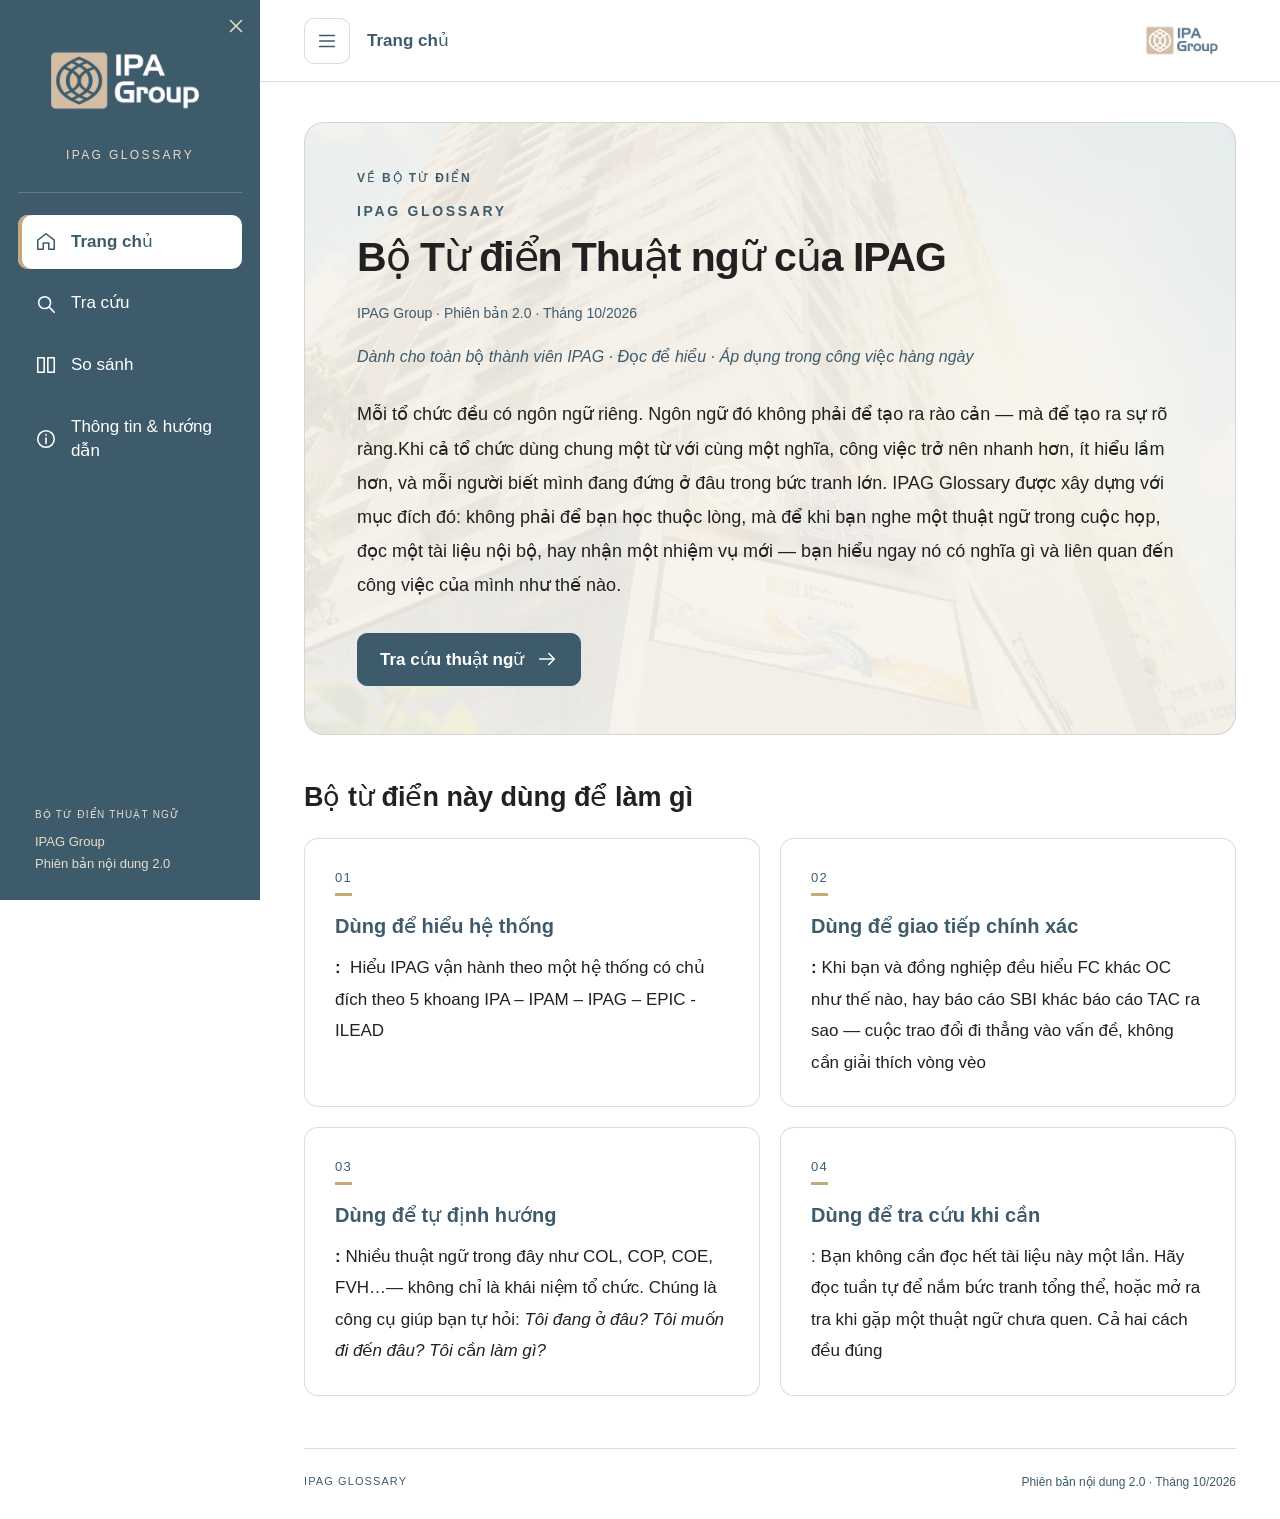
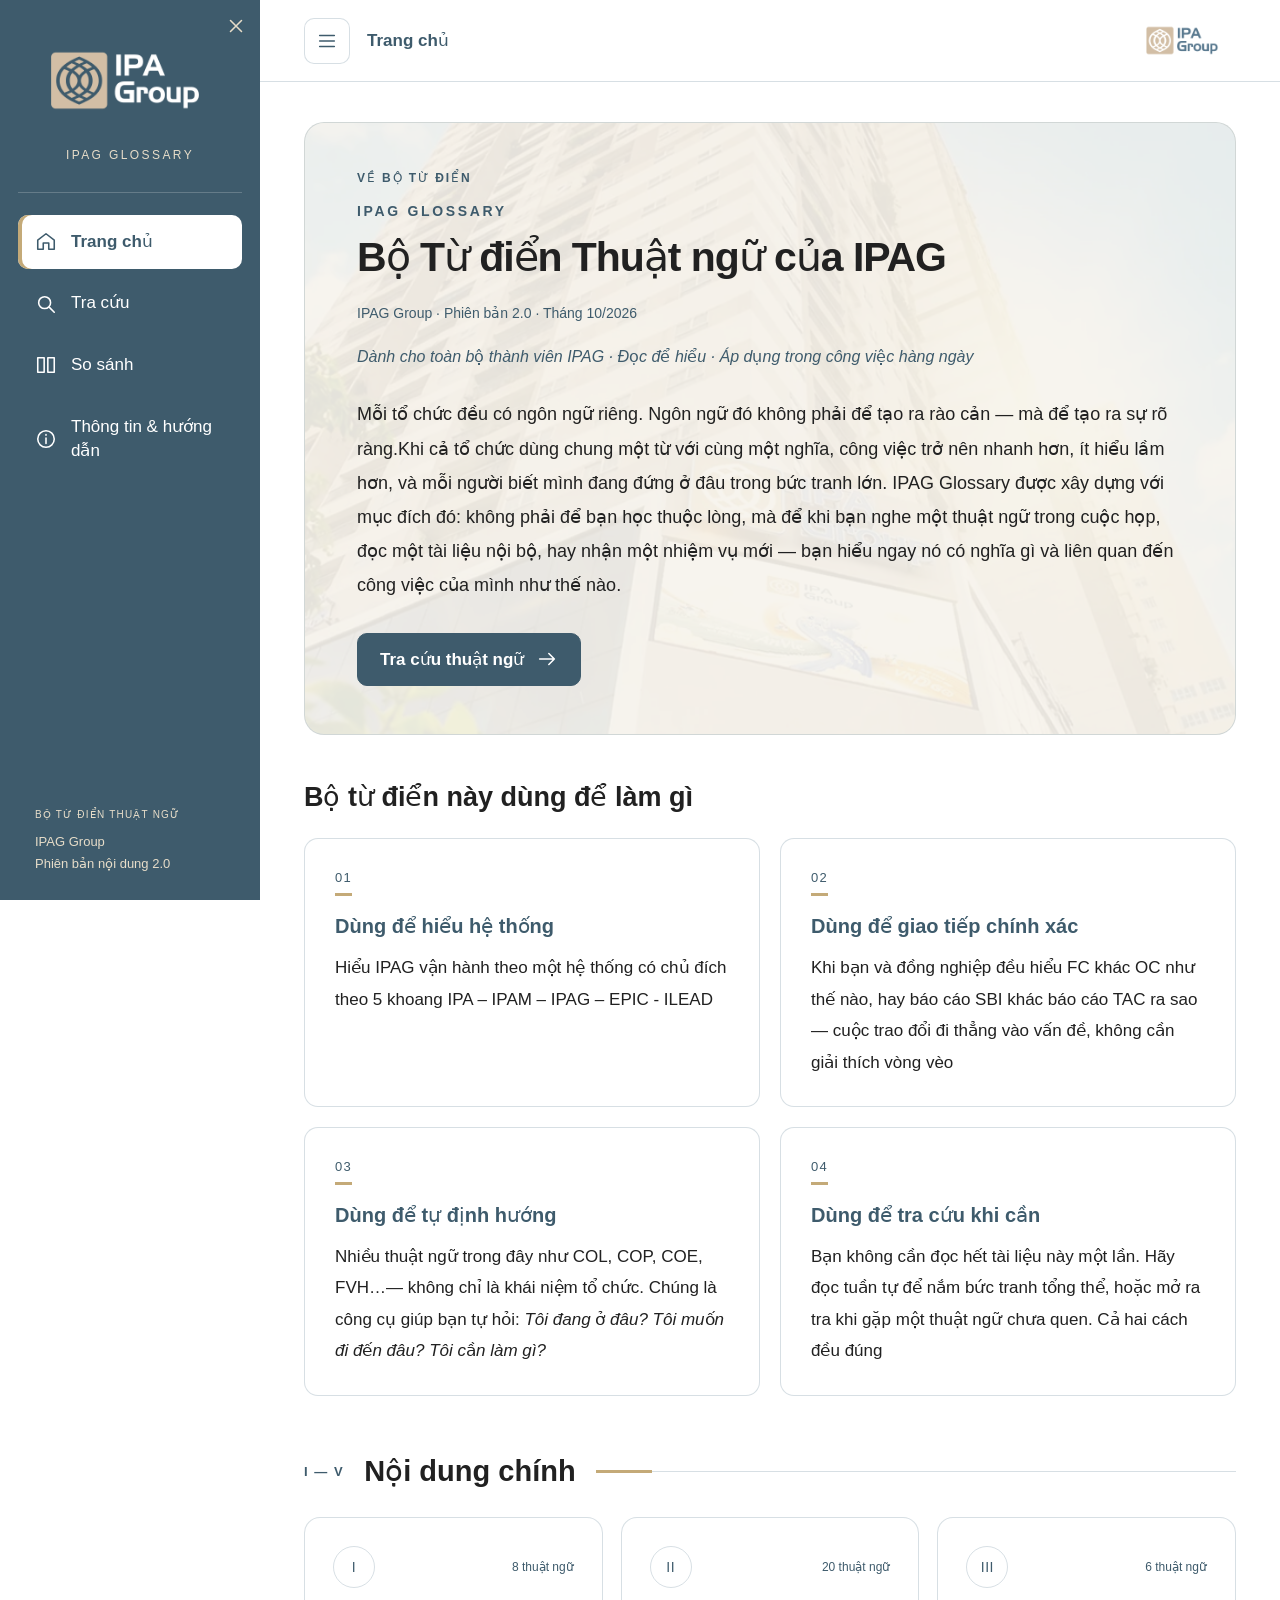
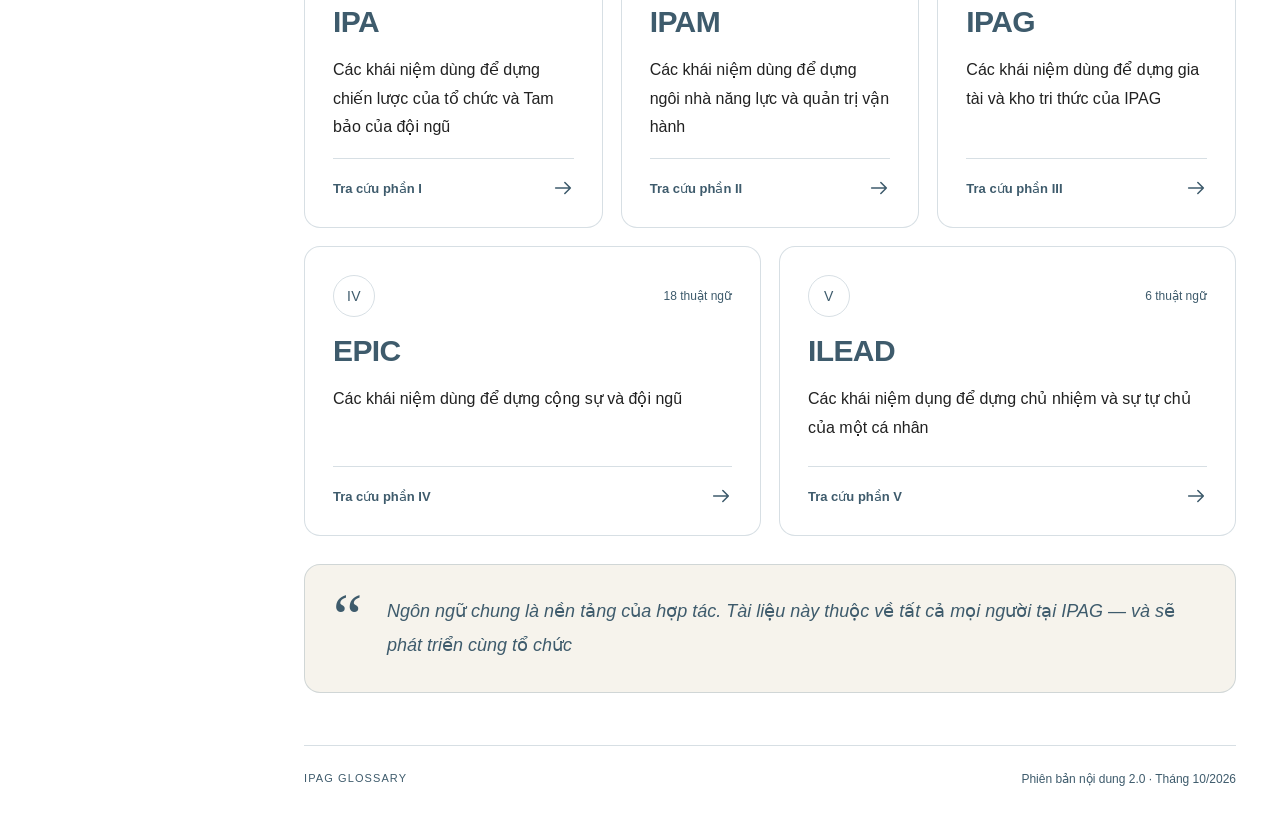
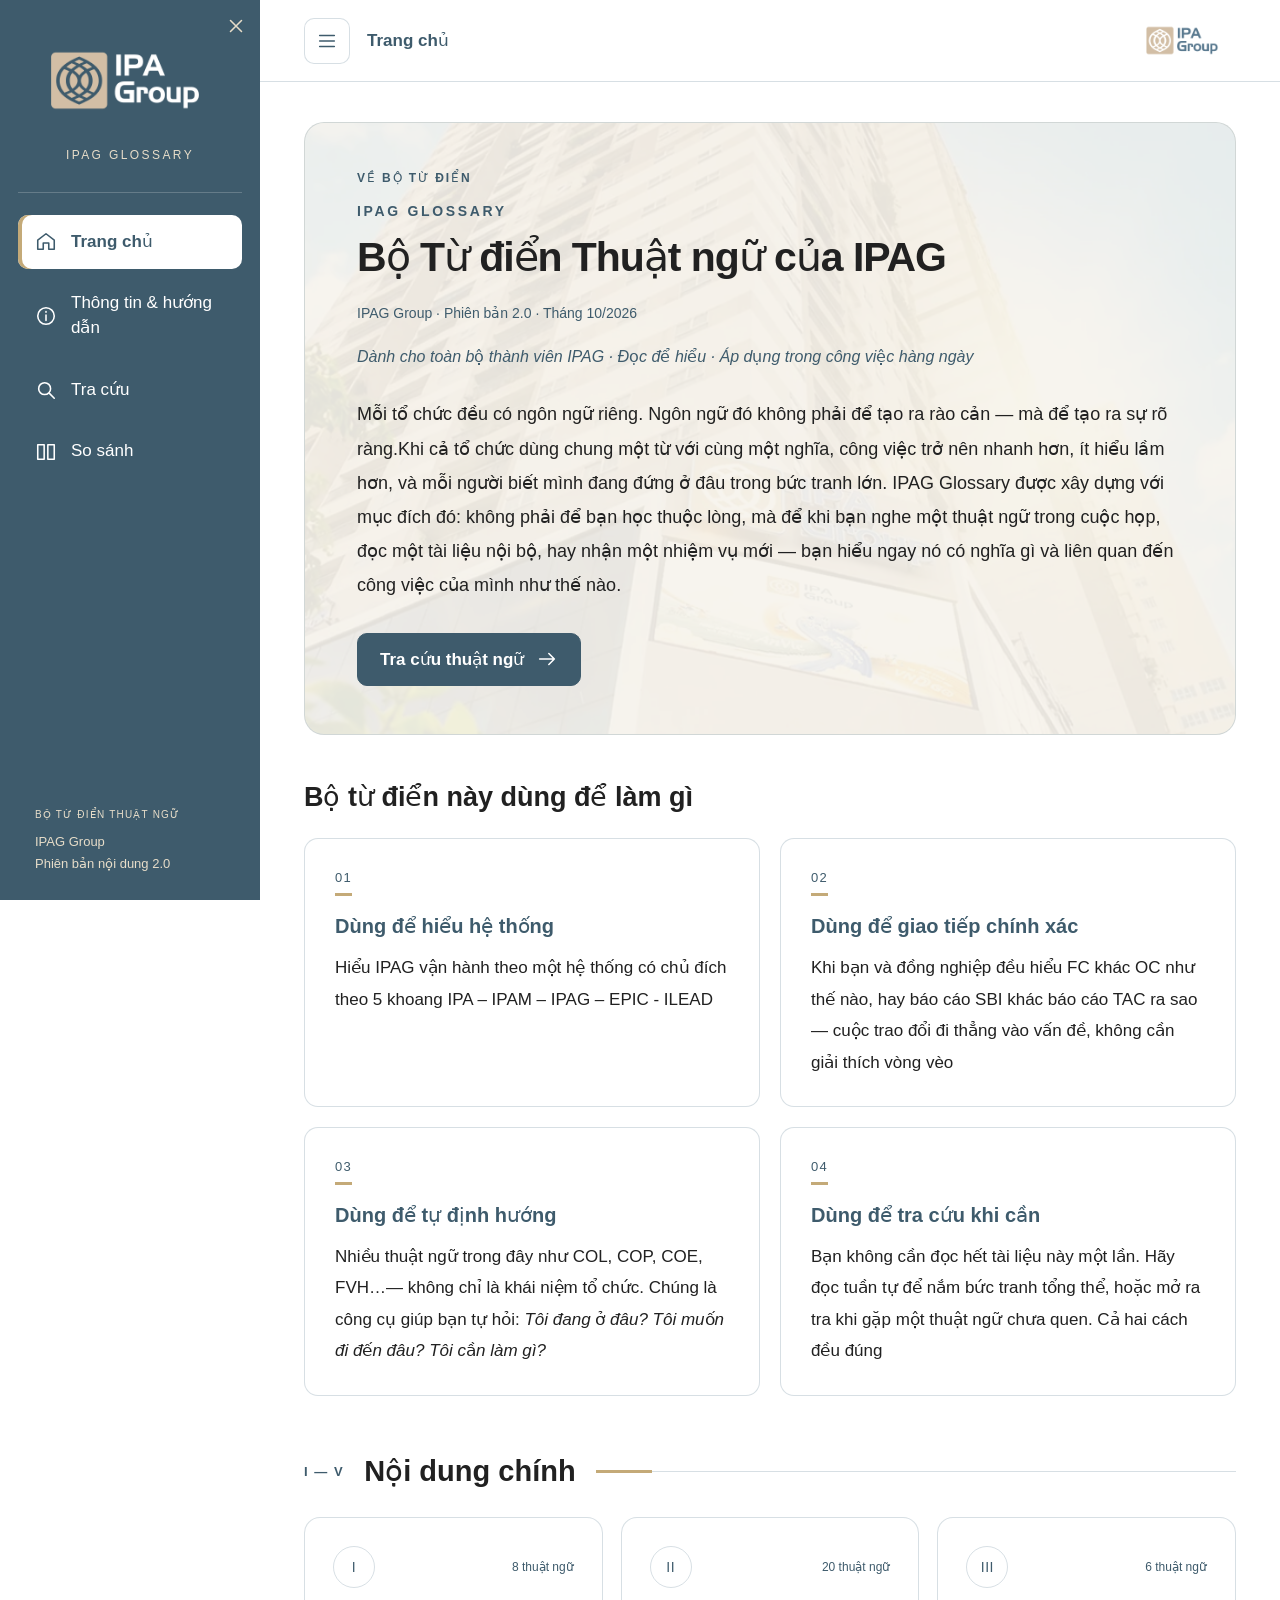
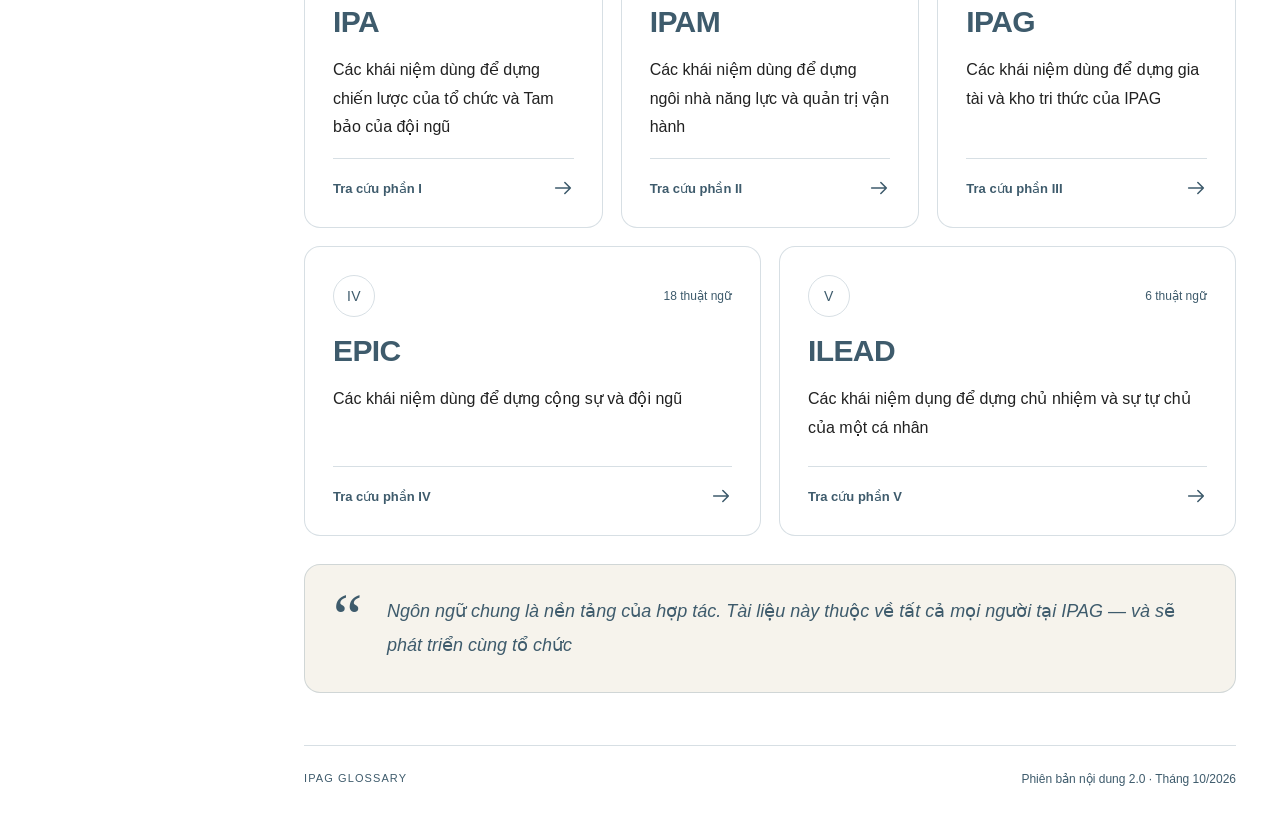
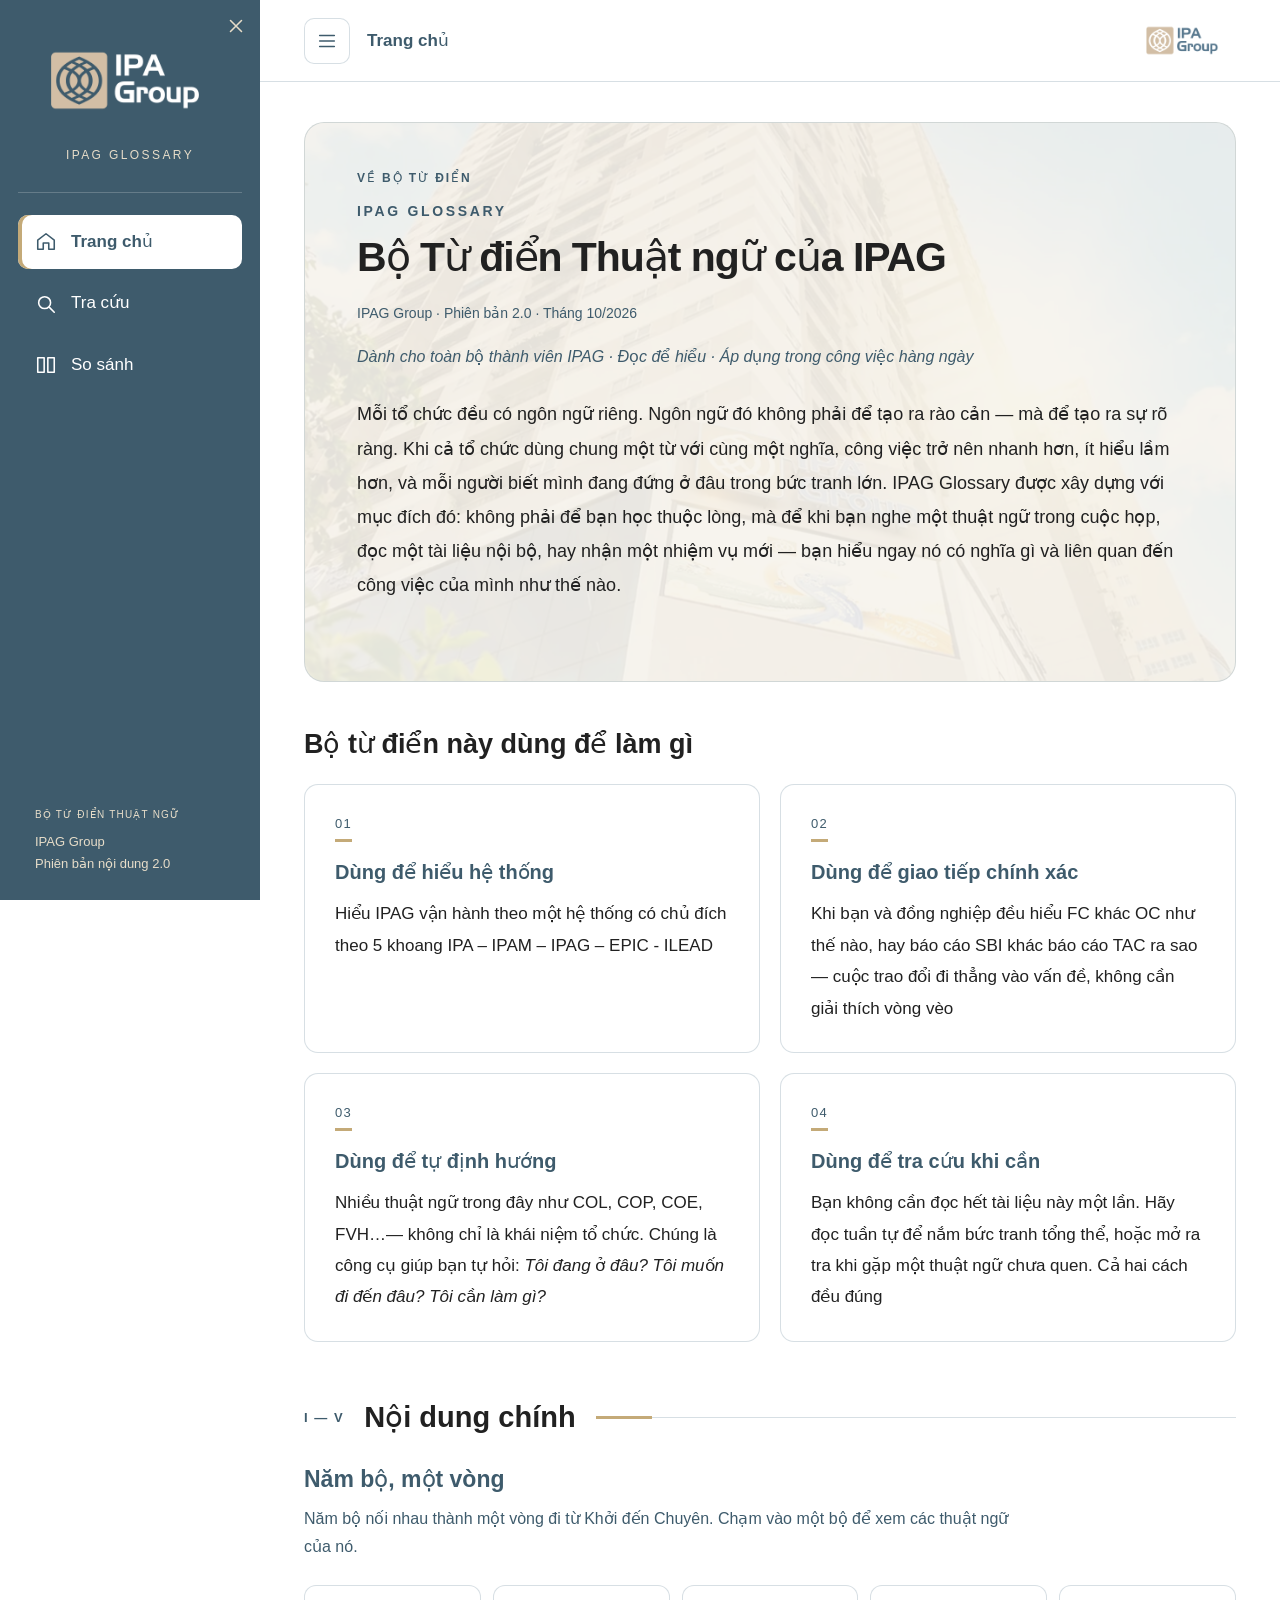
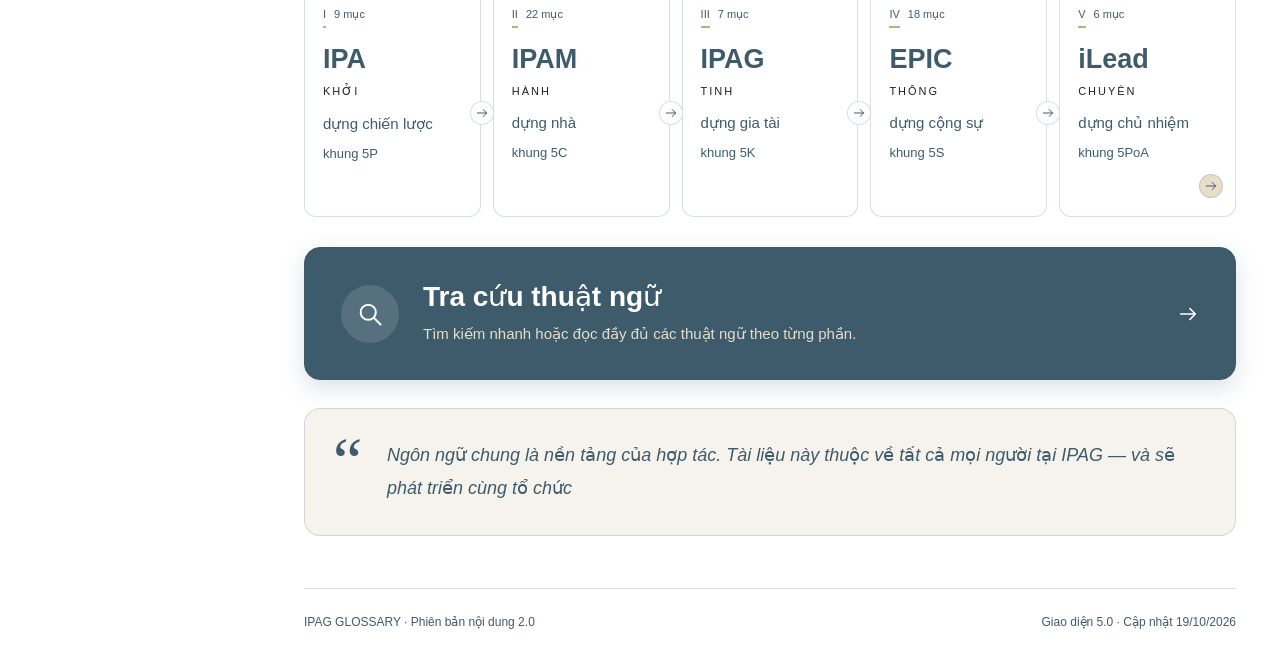
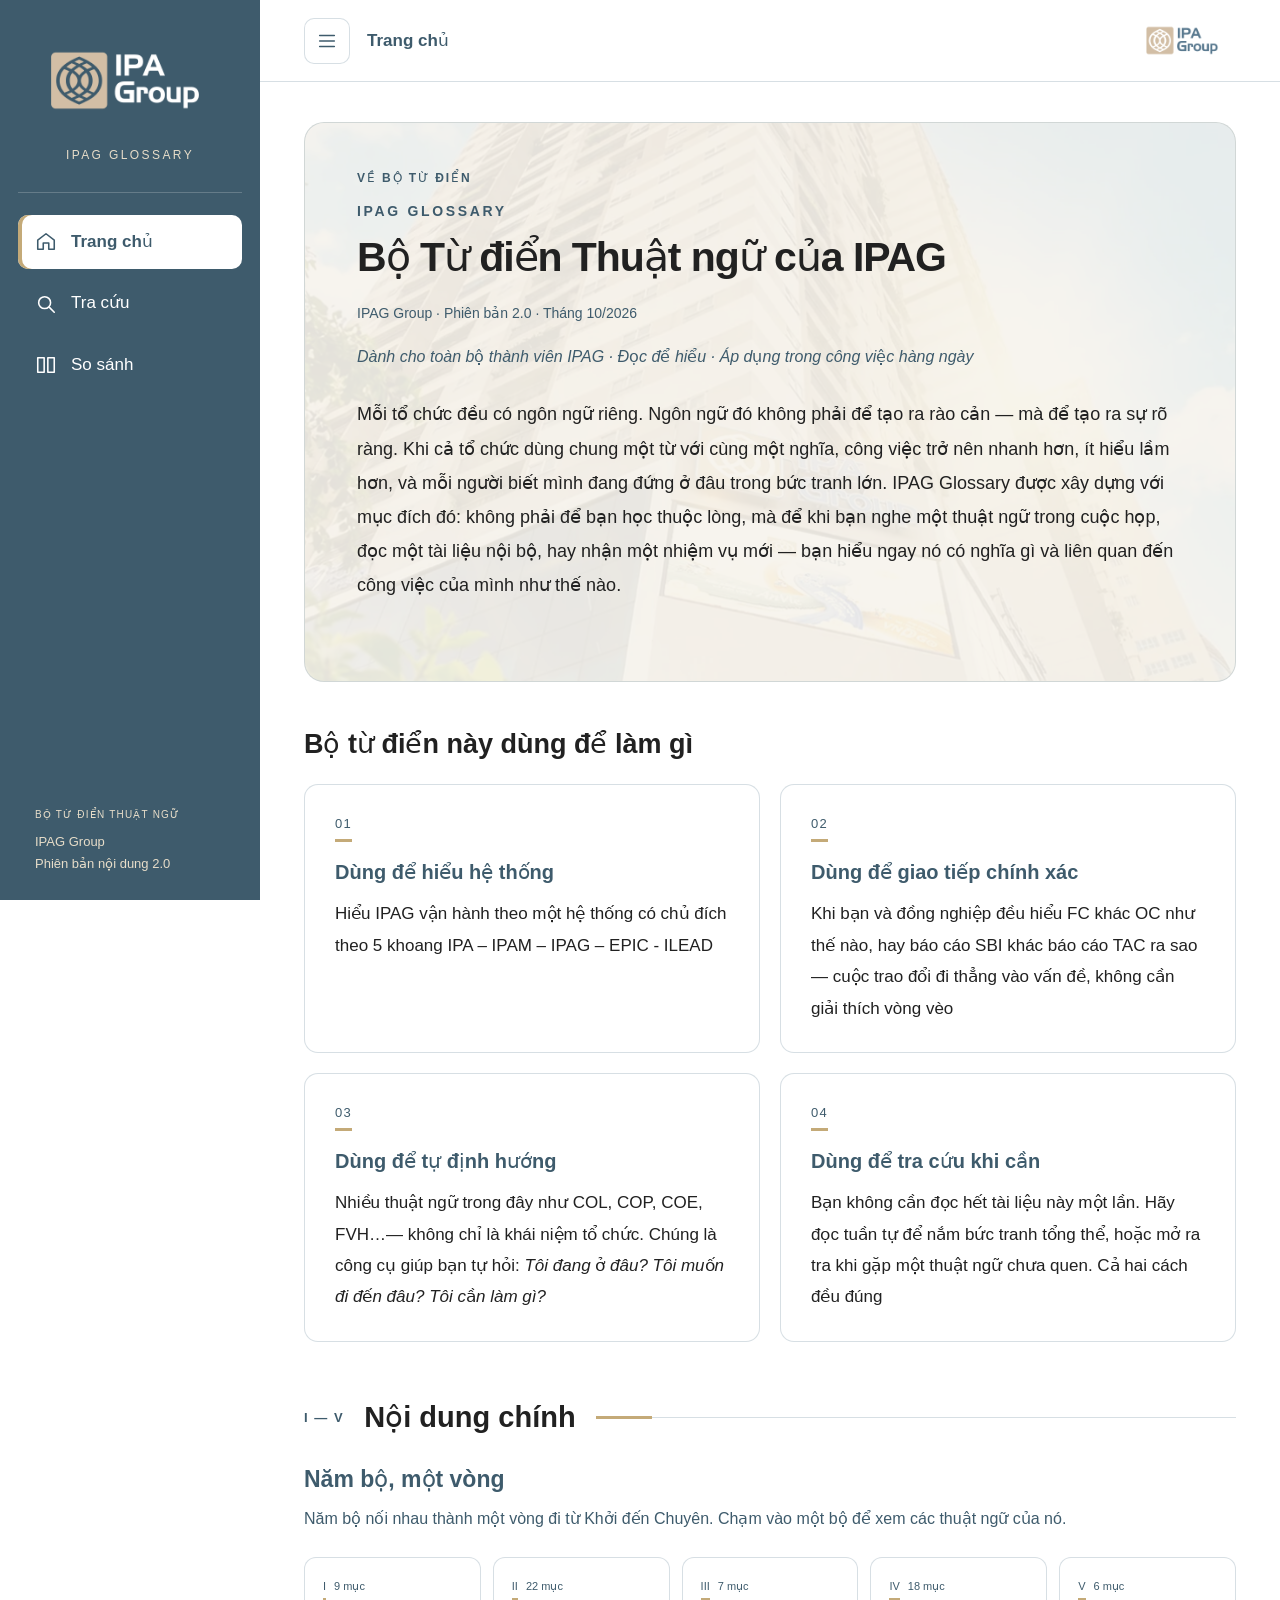
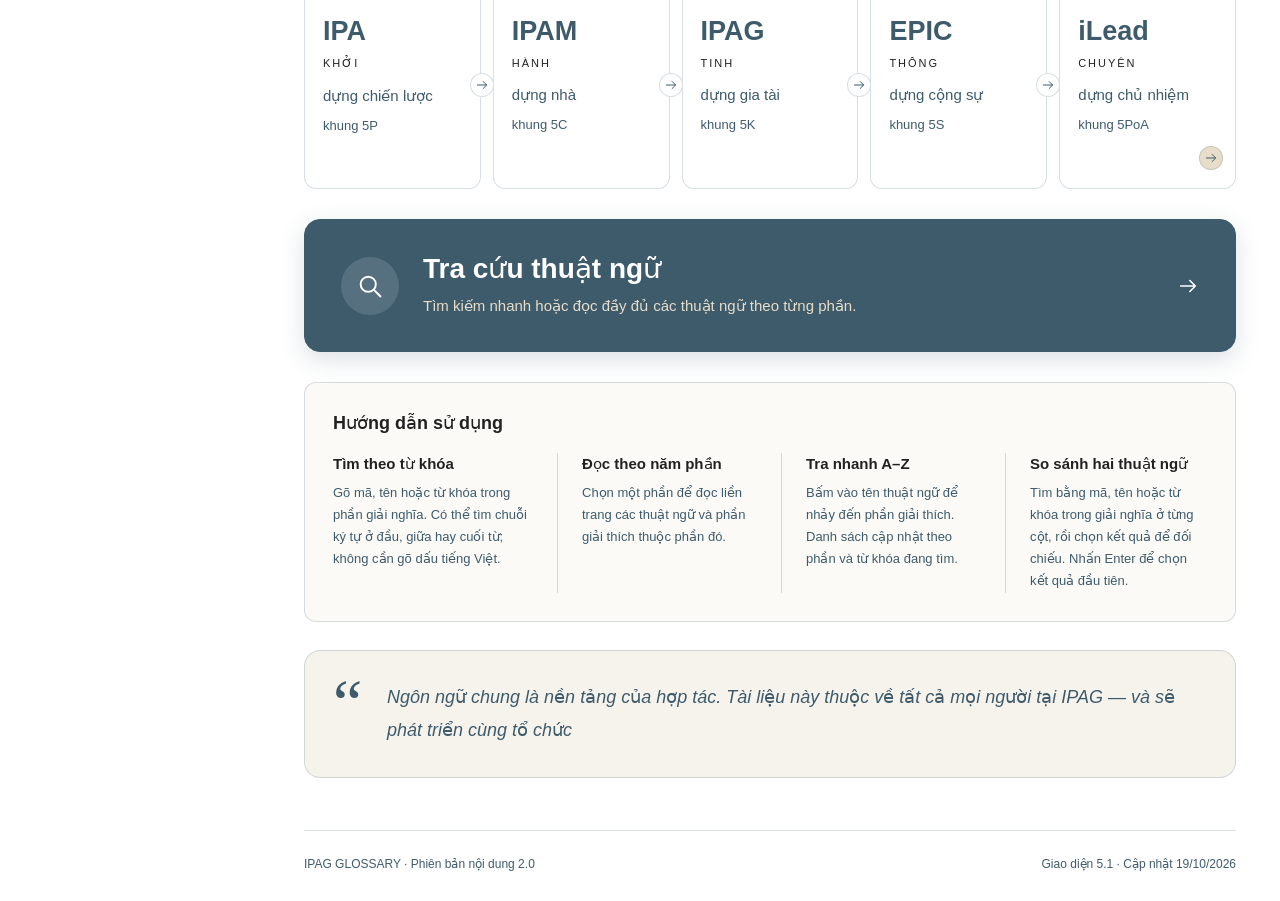
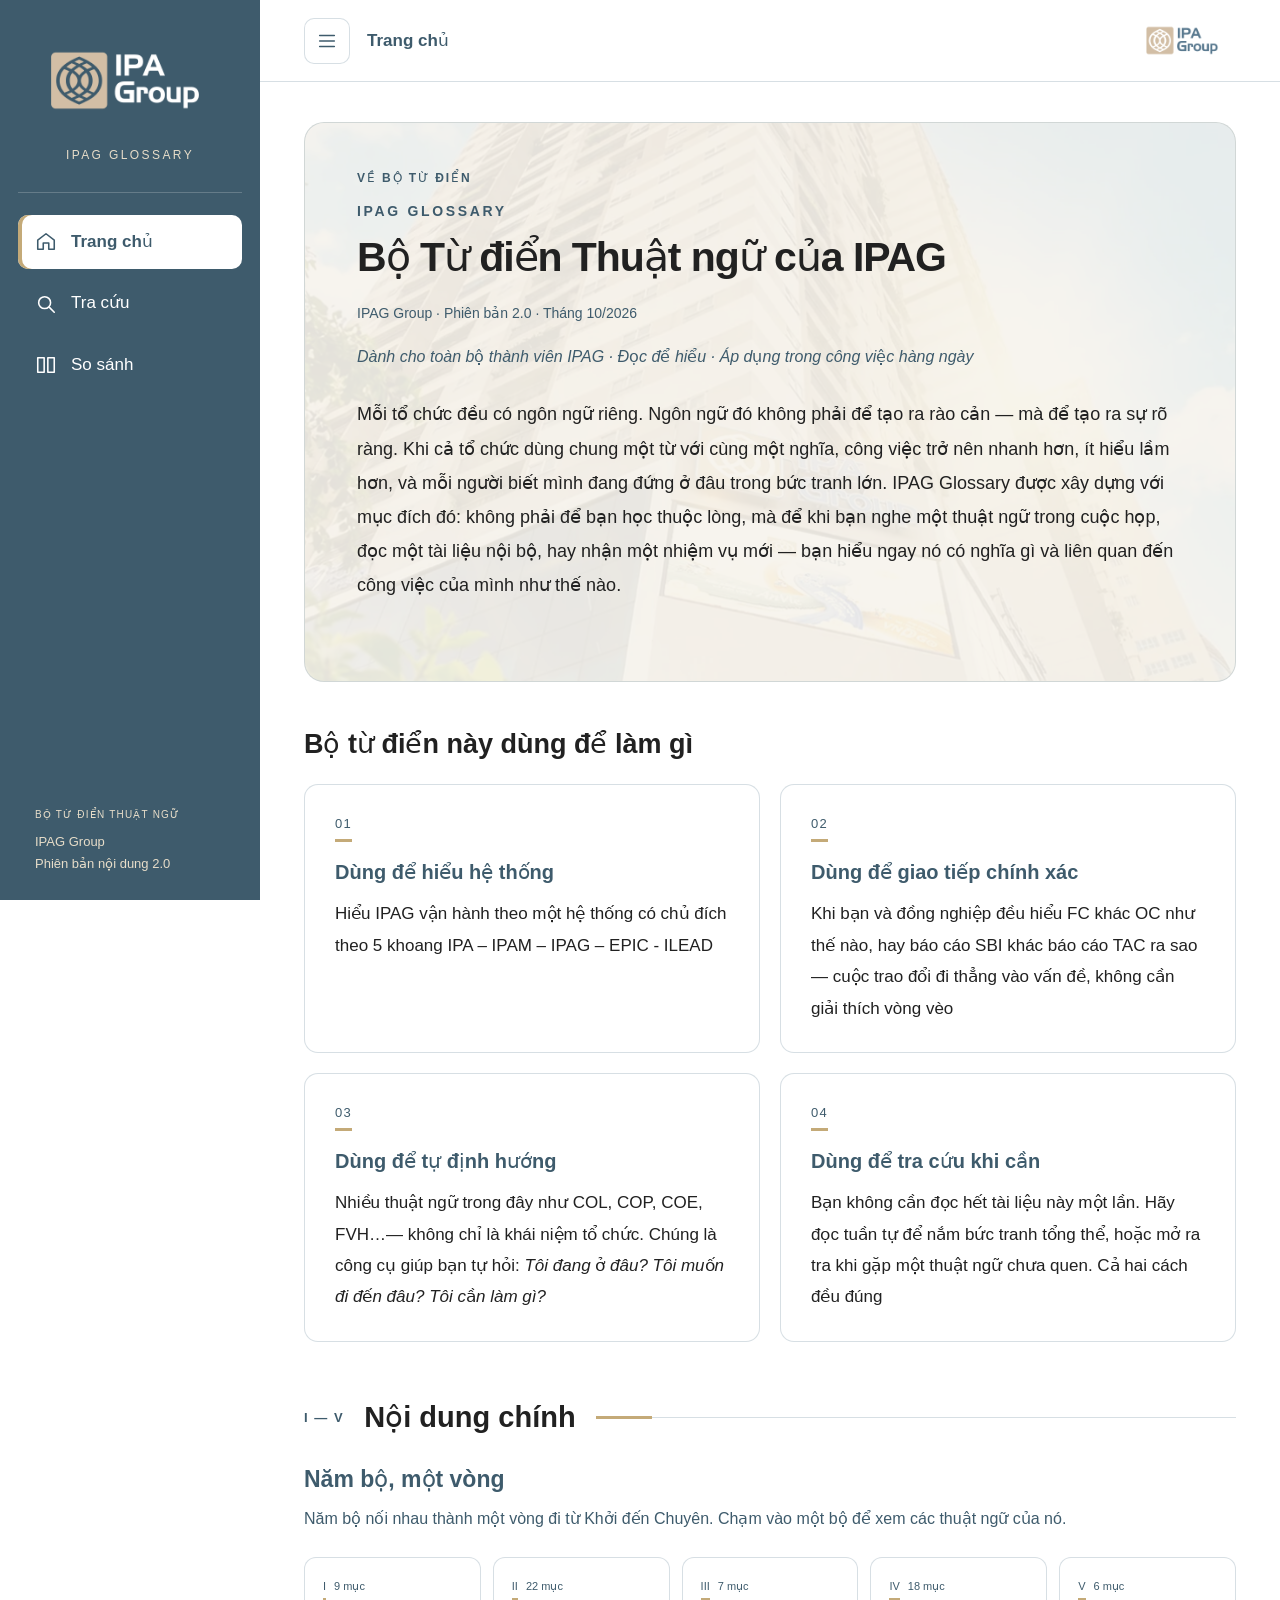
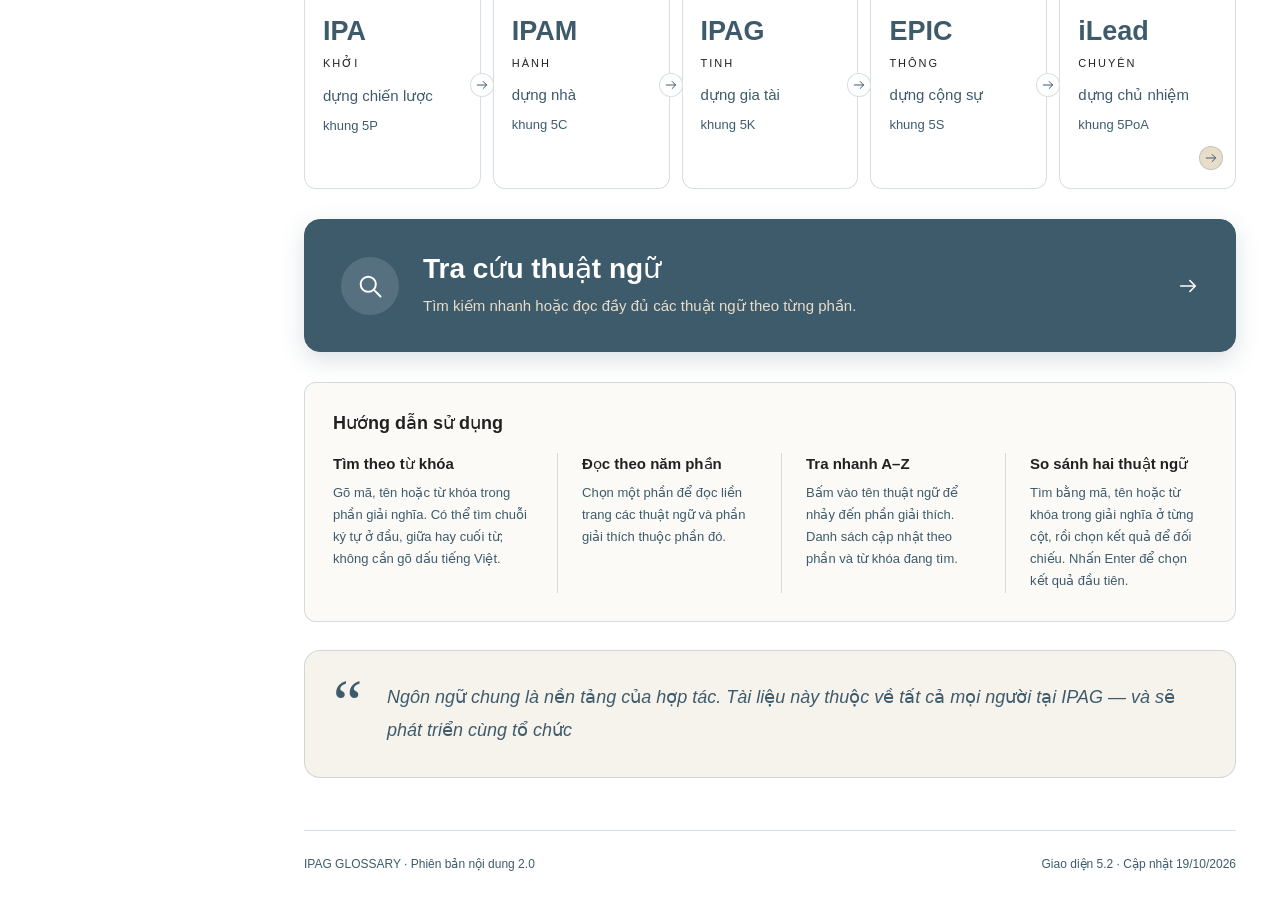
